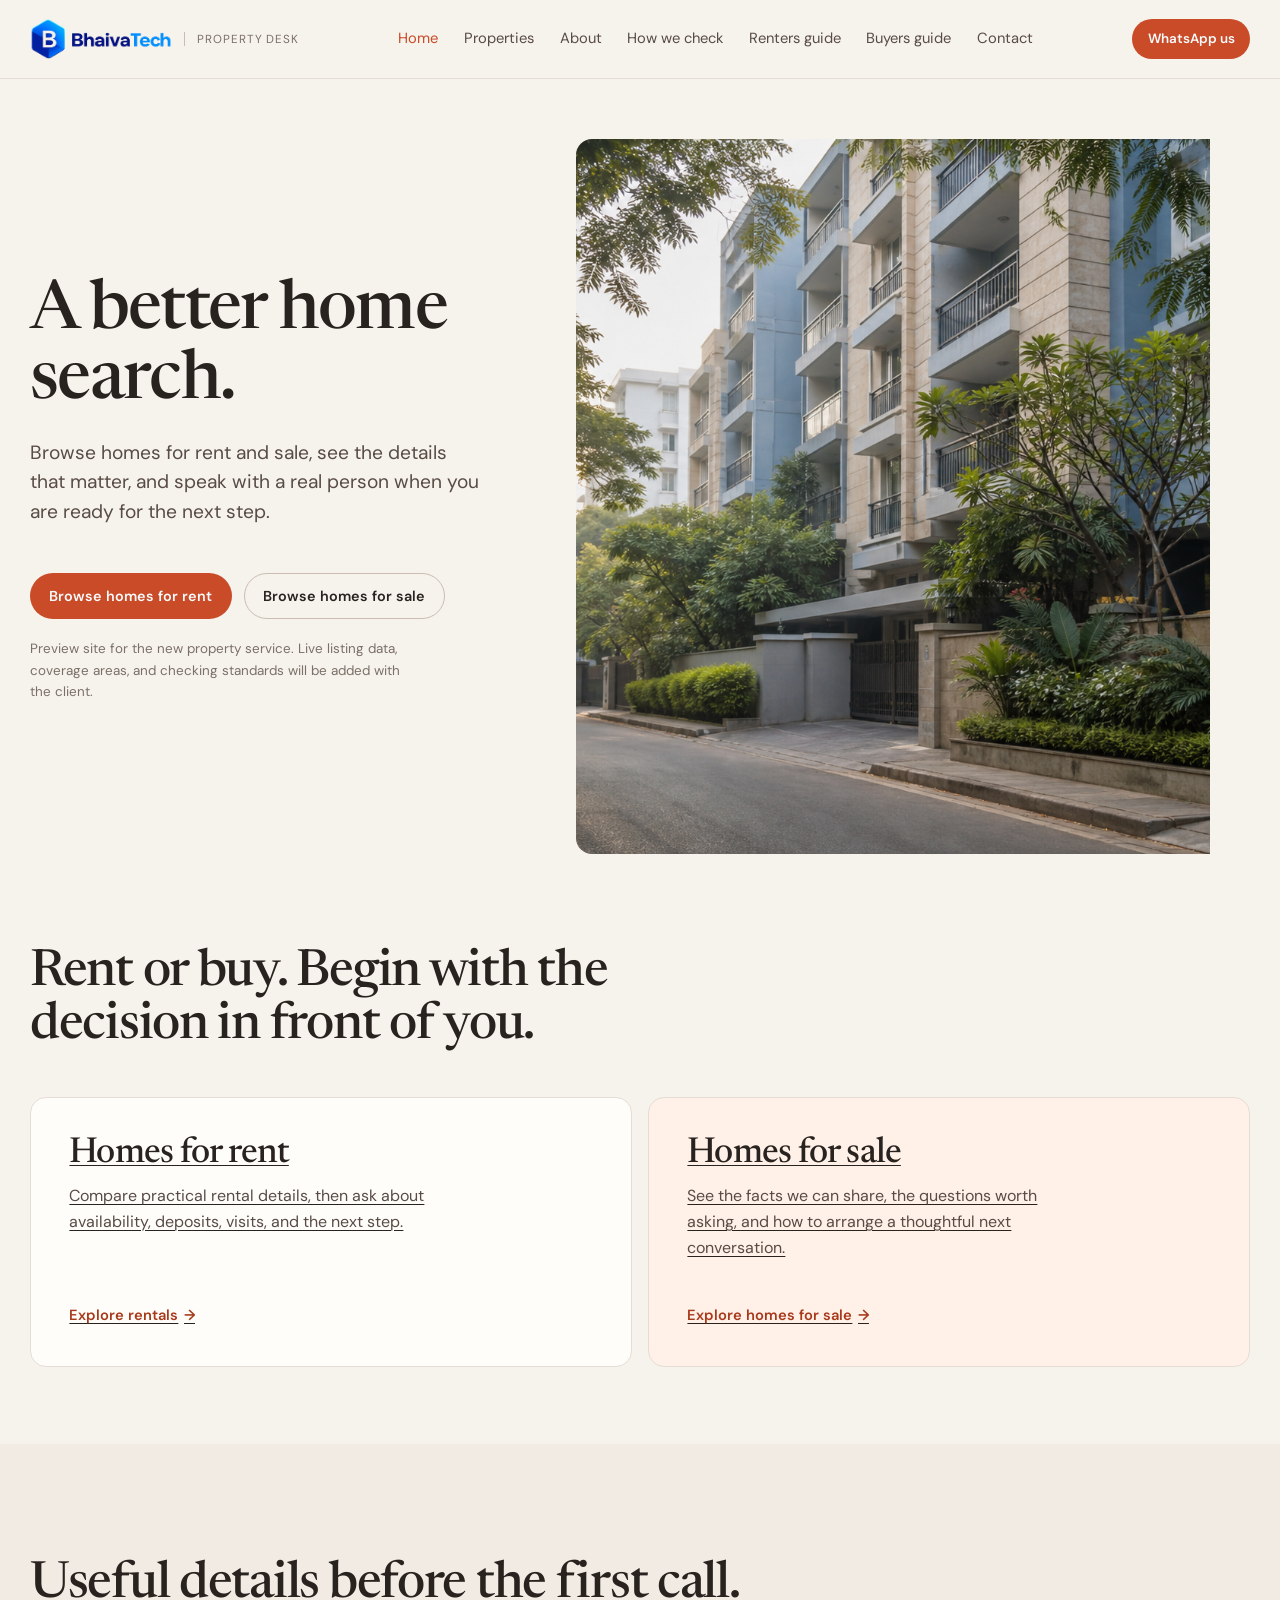
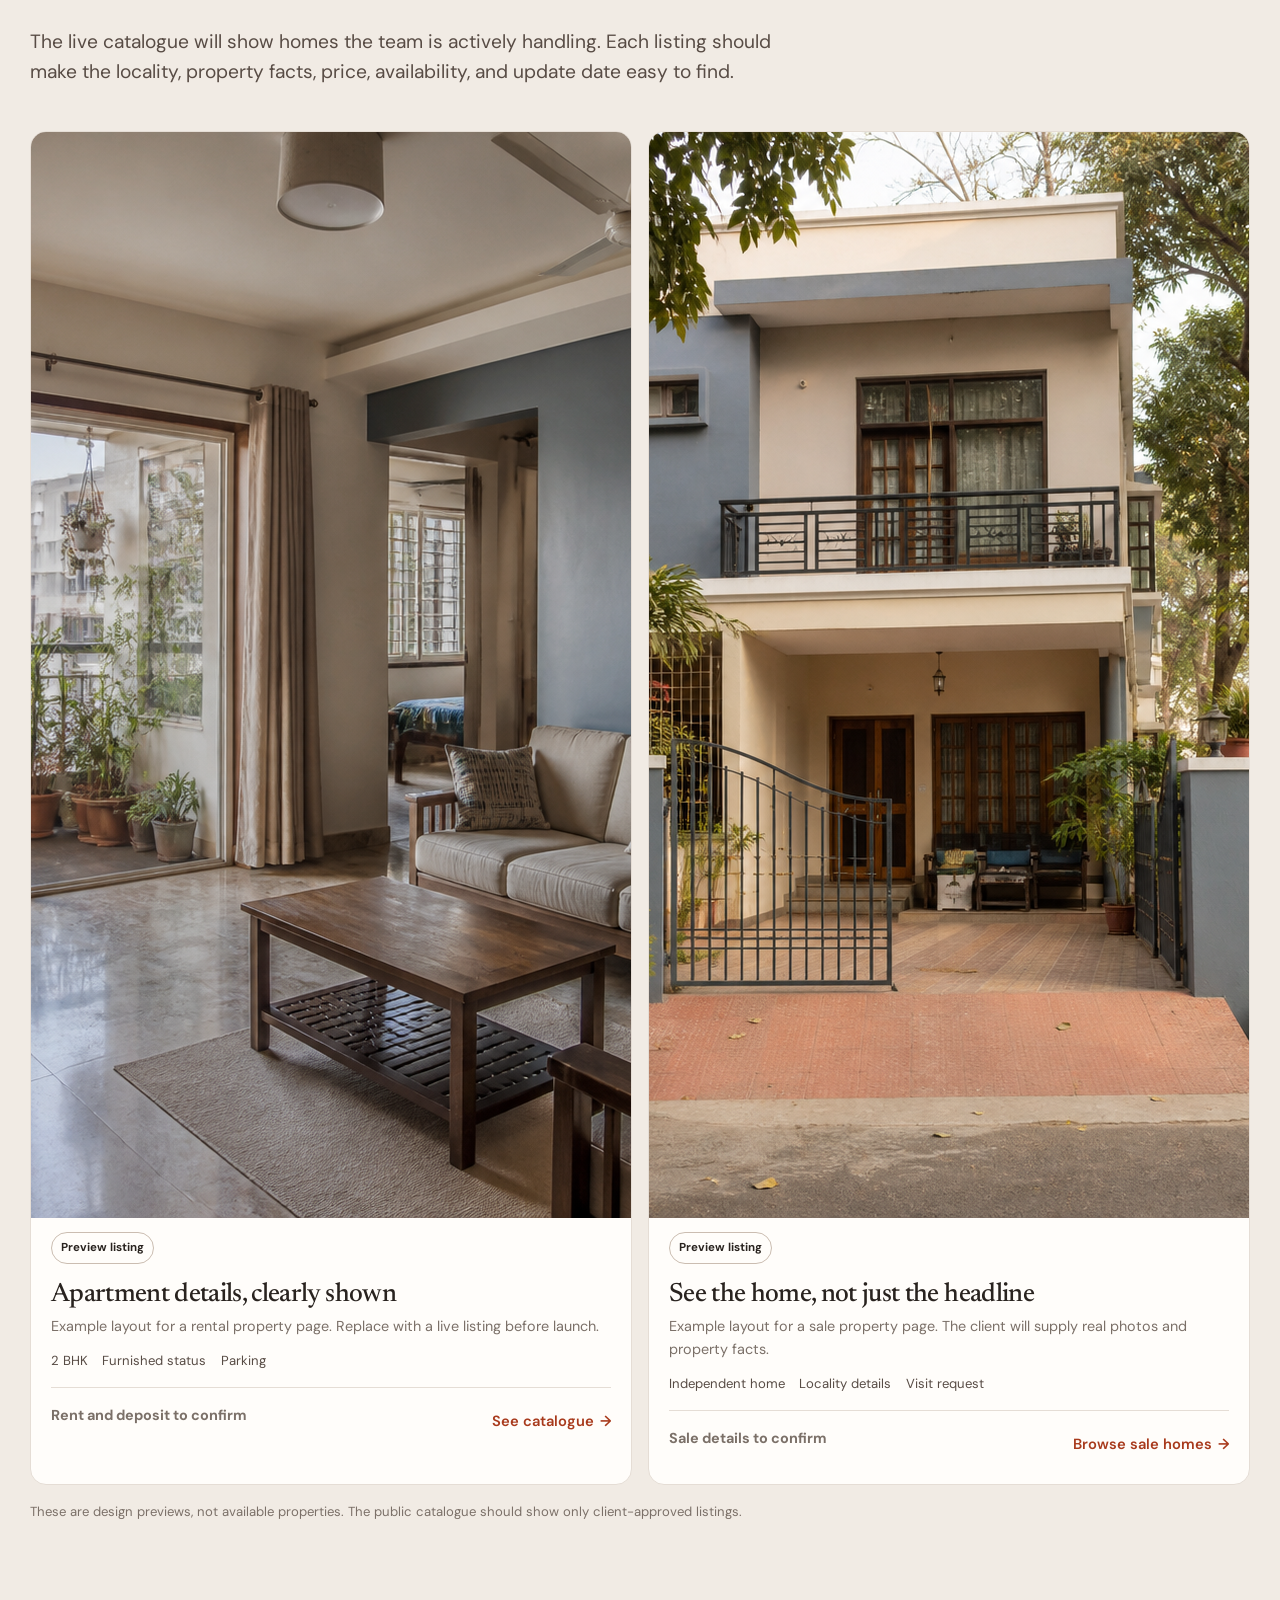
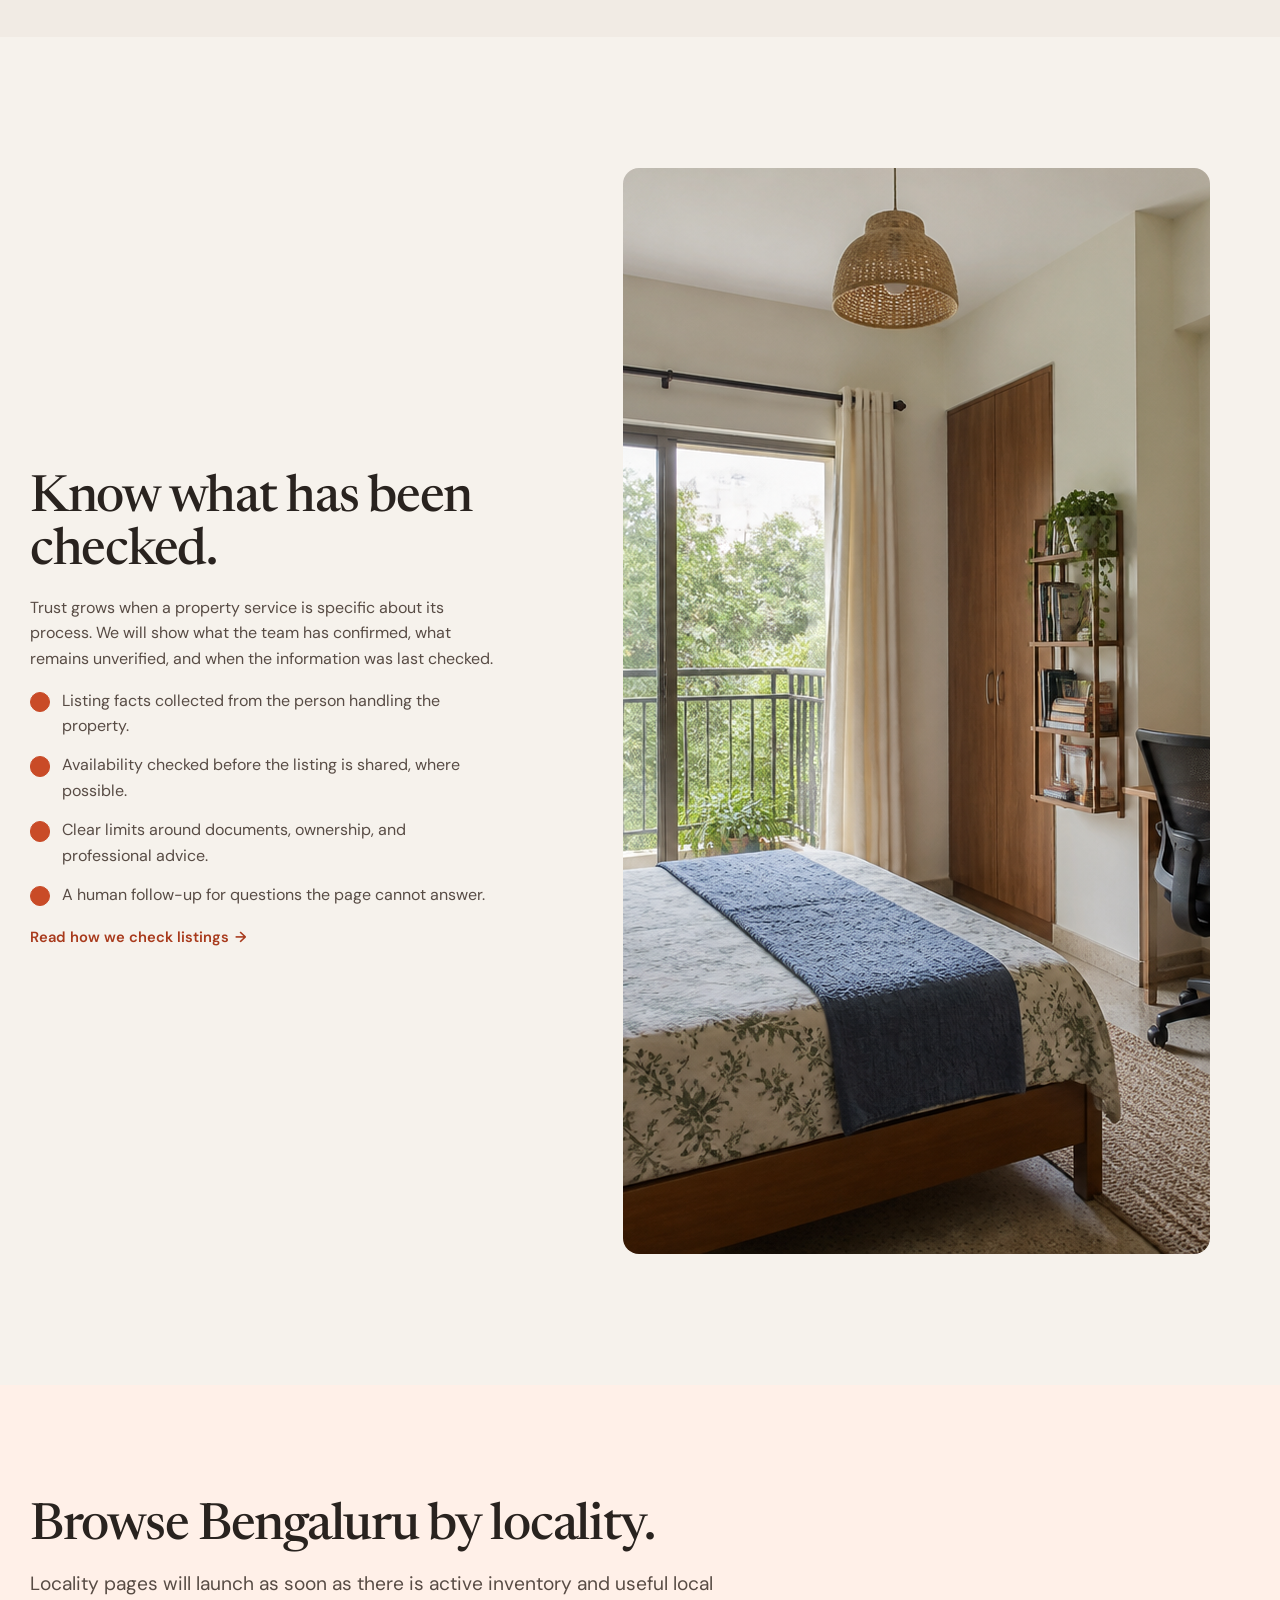
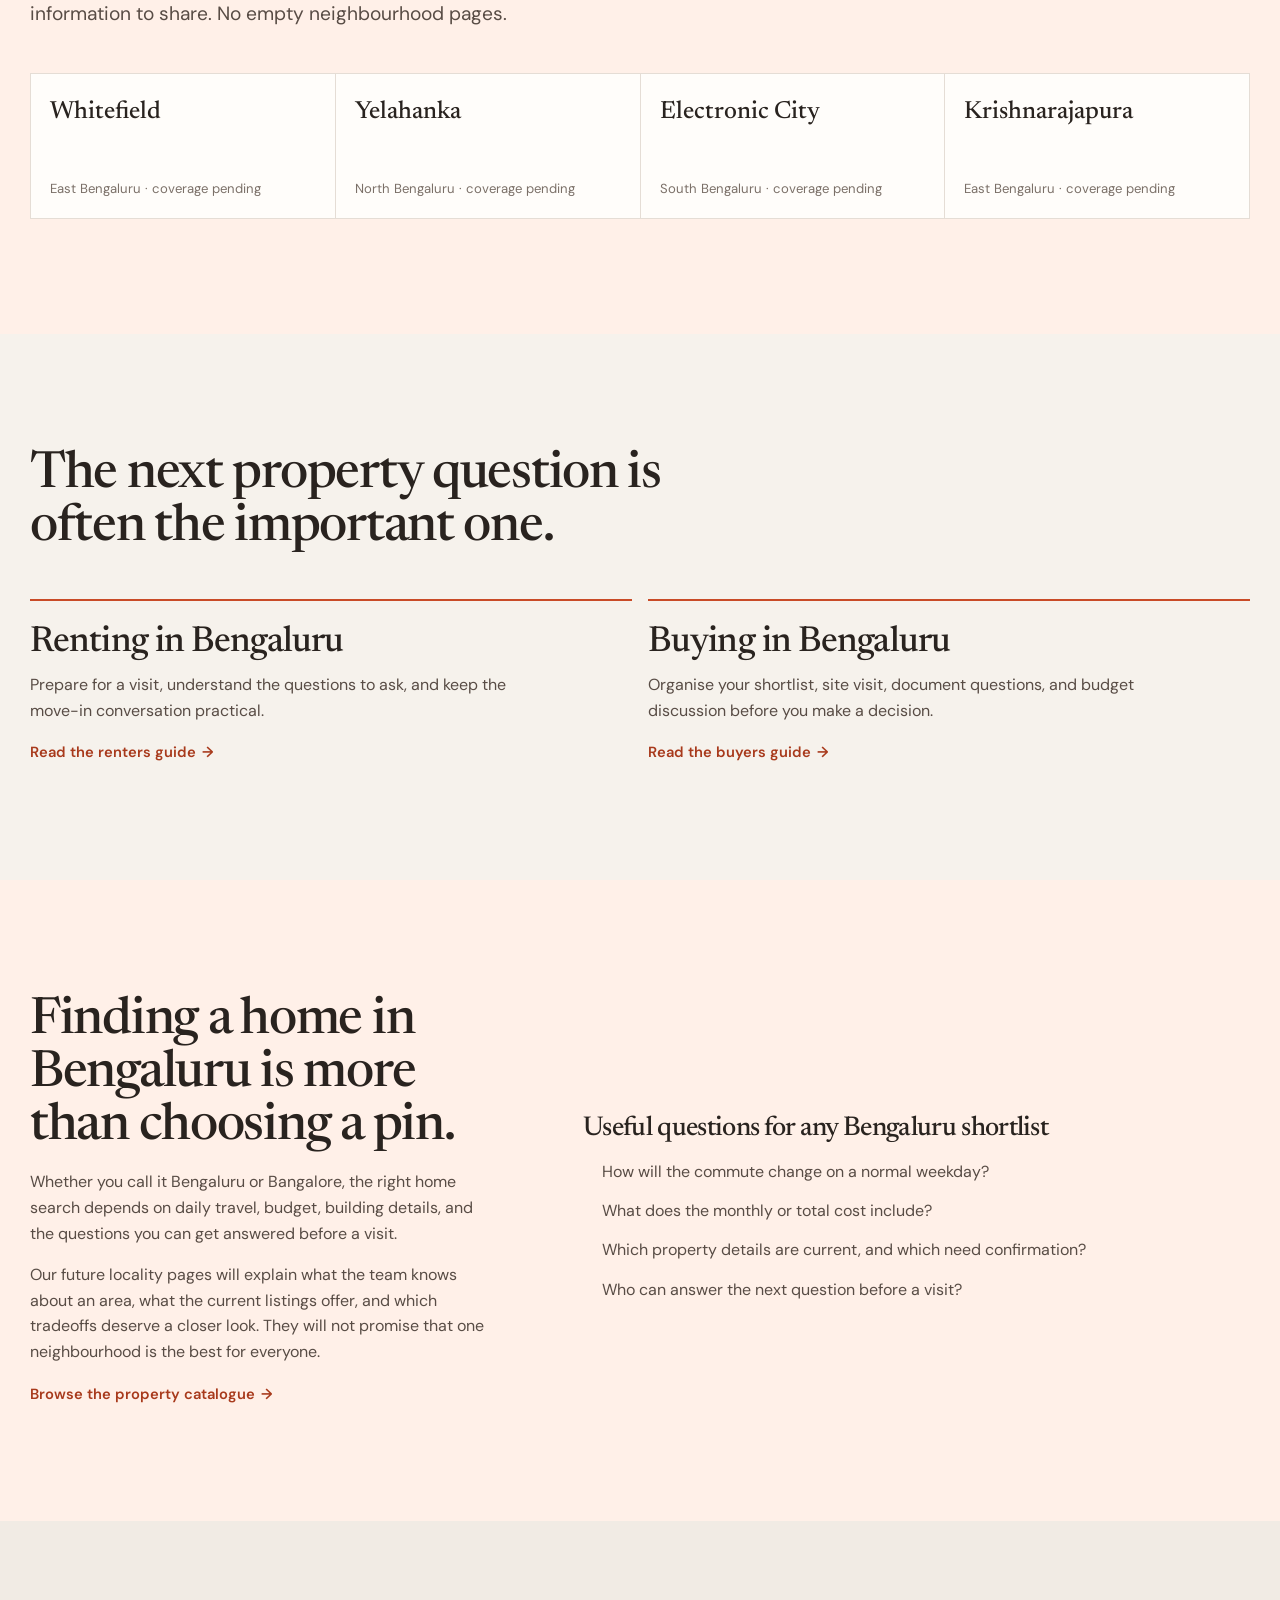
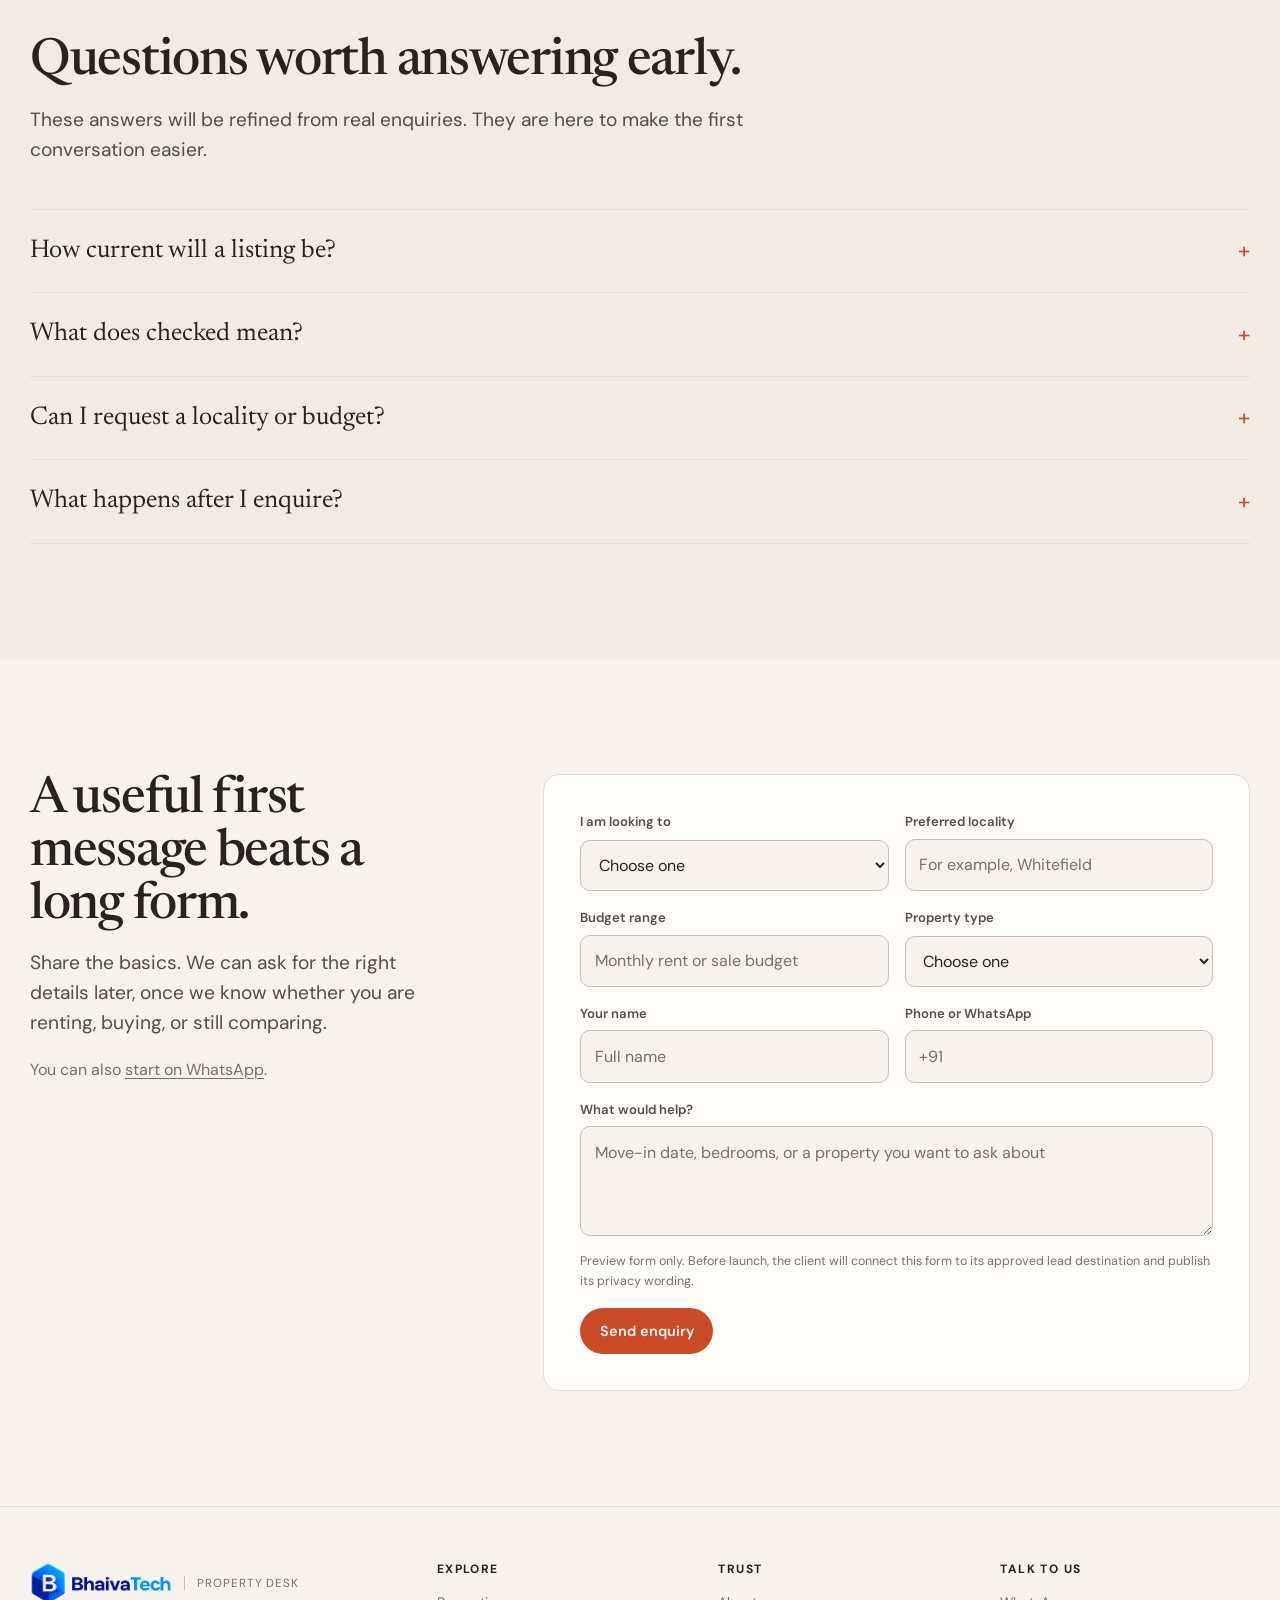
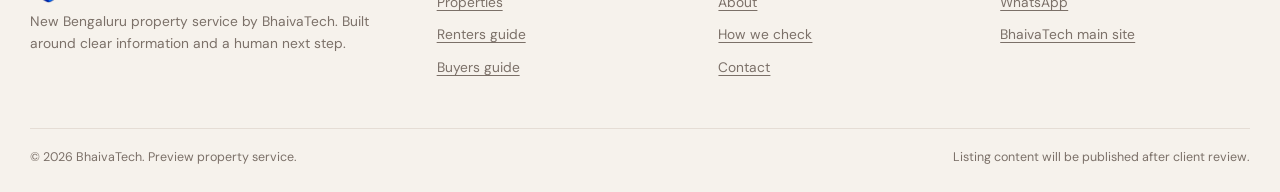
==== index.html @ dc2337f1 "first commit" ====
<!doctype html>
<html lang="en">
<head>
  <meta charset="utf-8">
  <meta name="viewport" content="width=device-width, initial-scale=1">
  <meta name="description" content="Explore clearer homes for rent and sale in Bengaluru, also known as Bangalore, with practical property details and a human enquiry path from BhaivaTech.">
  <meta property="og:title" content="BhaivaTech Homes | Bengaluru homes with clearer information">
  <meta property="og:description" content="Browse homes for rent and sale in Bengaluru, then speak with a real person about the next step.">
  <meta property="og:type" content="website">
  <meta property="og:url" content="https://homes.bhaivatech.com/">
  <meta property="og:image" content="assets/bengaluru-street-hero.png">
  <title>Bengaluru homes for rent and sale | BhaivaTech</title>
  <!-- Replace the canonical host with the confirmed production URL before launch. -->
  <link rel="canonical" href="https://bhaivatech.com/">
  <link rel="icon" href="assets/bhaivatech-logo.png" type="image/png">
  <script type="application/ld+json">
  {
    "@context": "https://schema.org",
    "@type": "Organization",
    "name": "BhaivaTech",
    "url": "https://bhaivatech.com/",
    "logo": "https://bhaivatech.com/images/logo/bhaivatech-logo.png",
    "sameAs": ["https://www.instagram.com/bhaivatech/"]
  }
  </script>
  <!-- FALLBACK: vendor/pretext.js missing, using CDN. The page keeps natural CSS flow if the CDN is unavailable. -->
  <script type="module">
    import { prepare, layout } from 'https://esm.sh/@chenglou/pretext';
    window.Pretext = { prepare, layout };
    window.dispatchEvent(new Event('pretext-ready'));
  </script>
  <link rel="stylesheet" href="styles.css">
  <script src="script.js" defer></script>
</head>
<body>
  <a class="skip-link" href="#main-content">Skip to main content</a>
  <header class="site-header">
    <div class="site-header__inner">
      <a class="brand-lockup" href="index.html" aria-label="BhaivaTech Homes home">
        <img src="assets/bhaivatech-logo.png" alt="BhaivaTech">
        <span class="brand-lockup__descriptor">Property desk</span>
      </a>
      <nav class="primary-nav" id="primary-navigation" data-primary-nav aria-label="Primary navigation">
        <a href="index.html" aria-current="page">Home</a>
        <a href="properties/index.html">Properties</a>
        <a href="about.html">About</a>
        <a href="how-we-verify.html">How we check</a>
        <a href="renters-guide.html">Renters guide</a>
        <a href="buyers-guide.html">Buyers guide</a>
        <a href="contact.html">Contact</a>
      </nav>
      <div class="header-actions">
        <a class="button button--primary button--small" href="https://wa.me/918277807904?text=Hello%20BhaivaTech%20Homes%2C%20I%20want%20help%20finding%20a%20home%20in%20Bengaluru." target="_blank" rel="noopener">WhatsApp us</a>
        <button class="menu-toggle" type="button" data-menu-toggle aria-expanded="false" aria-controls="primary-navigation" aria-label="Open menu">Menu</button>
      </div>
    </div>
  </header>

  <main id="main-content">
    <section class="container hero" aria-labelledby="hero-title">
      <div class="hero__copy">
        <p class="eyebrow">Bengaluru property desk</p>
        <h1 id="hero-title" data-pretext contenteditable="true" spellcheck="false">A better home search.</h1>
        <p class="lede" data-pretext contenteditable="true" spellcheck="false">Browse homes for rent and sale, see the details that matter, and speak with a real person when you are ready for the next step.</p>
        <div class="hero__actions">
          <a class="button button--primary" href="properties/index.html?intent=rent">Browse homes for rent</a>
          <a class="button button--outline" href="properties/index.html?intent=buy">Browse homes for sale</a>
        </div>
        <p class="hero__note">Preview site for the new property service. Live listing data, coverage areas, and checking standards will be added with the client.</p>
      </div>
      <figure class="hero__media">
        <img src="assets/bengaluru-street-hero.png" alt="Leafy residential street beside apartment buildings in Bengaluru" width="1672" height="941" fetchpriority="high">
        <figcaption class="hero__caption">A home search should tell you what is known, what is current, and what to ask next.</figcaption>
      </figure>
    </section>

    <section class="section section--tight" aria-labelledby="intent-title">
      <div class="container">
        <div class="section-intro">
          <p class="eyebrow">Start with your need</p>
          <h2 id="intent-title">Rent or buy. Begin with the decision in front of you.</h2>
        </div>
        <div class="intent-grid">
          <a class="intent-panel" href="properties/index.html?intent=rent">
            <span class="intent-panel__mark" aria-hidden="true">⌂</span>
            <div>
              <h3>Homes for rent</h3>
              <p>Compare practical rental details, then ask about availability, deposits, visits, and the next step.</p>
            </div>
            <span class="text-link">Explore rentals <span aria-hidden="true">→</span></span>
          </a>
          <a class="intent-panel intent-panel--buy" href="properties/index.html?intent=buy">
            <span class="intent-panel__mark" aria-hidden="true">▦</span>
            <div>
              <h3>Homes for sale</h3>
              <p>See the facts we can share, the questions worth asking, and how to arrange a thoughtful next conversation.</p>
            </div>
            <span class="text-link">Explore homes for sale <span aria-hidden="true">→</span></span>
          </a>
        </div>
      </div>
    </section>

    <section class="section section--tint" aria-labelledby="preview-title">
      <div class="container">
        <div class="section-intro section-intro--wide">
          <p class="eyebrow">Property catalogue preview</p>
          <h2 id="preview-title">Useful details before the first call.</h2>
          <p class="lede" data-pretext contenteditable="true" spellcheck="false">The live catalogue will show homes the team is actively handling. Each listing should make the locality, property facts, price, availability, and update date easy to find.</p>
        </div>
        <div class="property-preview-grid">
          <article class="property-card">
            <div class="property-card__image-wrap">
              <img class="property-card__image" src="assets/bengaluru-living-room.png" alt="Example apartment living room with a balcony in Bengaluru" width="1448" height="1086" loading="lazy">
              <span class="property-card__flag">Preview listing</span>
            </div>
            <div class="property-card__body">
              <h3>Apartment details, clearly shown</h3>
              <p>Example layout for a rental property page. Replace with a live listing before launch.</p>
              <div class="property-meta"><span>2 BHK</span><span>Furnished status</span><span>Parking</span></div>
              <div class="property-card__footer"><p class="property-price">Rent and deposit to confirm</p><a class="text-link" href="properties/index.html?intent=rent">See catalogue <span aria-hidden="true">→</span></a></div>
            </div>
          </article>
          <article class="property-card">
            <div class="property-card__image-wrap">
              <img class="property-card__image" src="assets/bengaluru-house.png" alt="Example independent home on a leafy Bengaluru lane" width="1448" height="1086" loading="lazy">
              <span class="property-card__flag">Preview listing</span>
            </div>
            <div class="property-card__body">
              <h3>See the home, not just the headline</h3>
              <p>Example layout for a sale property page. The client will supply real photos and property facts.</p>
              <div class="property-meta"><span>Independent home</span><span>Locality details</span><span>Visit request</span></div>
              <div class="property-card__footer"><p class="property-price">Sale details to confirm</p><a class="text-link" href="properties/index.html?intent=buy">Browse sale homes <span aria-hidden="true">→</span></a></div>
            </div>
          </article>
        </div>
        <p class="demo-note">These are design previews, not available properties. The public catalogue should show only client-approved listings.</p>
      </div>
    </section>

    <section class="section" aria-labelledby="trust-title">
      <div class="container split-feature">
        <div class="feature-copy">
          <p class="eyebrow">A clearer way to enquire</p>
          <h2 id="trust-title">Know what has been checked.</h2>
          <p>Trust grows when a property service is specific about its process. We will show what the team has confirmed, what remains unverified, and when the information was last checked.</p>
          <ul class="feature-copy__list">
            <li>Listing facts collected from the person handling the property.</li>
            <li>Availability checked before the listing is shared, where possible.</li>
            <li>Clear limits around documents, ownership, and professional advice.</li>
            <li>A human follow-up for questions the page cannot answer.</li>
          </ul>
          <a class="text-link" href="how-we-verify.html">Read how we check listings <span aria-hidden="true">→</span></a>
        </div>
        <figure class="feature-media">
          <img src="assets/bengaluru-bedroom.png" alt="Example Bengaluru apartment bedroom with a work desk and balcony greenery" width="1448" height="1086" loading="lazy">
        </figure>
      </div>
    </section>

    <section class="section section--blue" aria-labelledby="locality-title">
      <div class="container">
        <div class="section-intro">
          <h2 id="locality-title">Browse Bengaluru by locality.</h2>
          <p class="lede">Locality pages will launch as soon as there is active inventory and useful local information to share. No empty neighbourhood pages.</p>
        </div>
        <div class="locality-list" aria-label="Planned Bengaluru locality coverage">
          <a class="locality-link" href="properties/index.html?locality=Whitefield"><strong>Whitefield</strong><span>East Bengaluru · coverage pending</span></a>
          <a class="locality-link" href="properties/index.html?locality=Yelahanka"><strong>Yelahanka</strong><span>North Bengaluru · coverage pending</span></a>
          <a class="locality-link" href="properties/index.html?locality=Electronic City"><strong>Electronic City</strong><span>South Bengaluru · coverage pending</span></a>
          <a class="locality-link" href="properties/index.html?locality=Krishnarajapura"><strong>Krishnarajapura</strong><span>East Bengaluru · coverage pending</span></a>
        </div>
      </div>
    </section>

    <section class="section" aria-labelledby="guides-title">
      <div class="container">
        <div class="section-intro">
          <p class="eyebrow">Helpful before you enquire</p>
          <h2 id="guides-title">The next property question is often the important one.</h2>
        </div>
        <div class="guide-grid">
          <article class="guide-panel">
            <h3>Renting in Bengaluru</h3>
            <p>Prepare for a visit, understand the questions to ask, and keep the move-in conversation practical.</p>
            <a class="text-link" href="renters-guide.html">Read the renters guide <span aria-hidden="true">→</span></a>
          </article>
          <article class="guide-panel">
            <h3>Buying in Bengaluru</h3>
            <p>Organise your shortlist, site visit, document questions, and budget discussion before you make a decision.</p>
            <a class="text-link" href="buyers-guide.html">Read the buyers guide <span aria-hidden="true">→</span></a>
          </article>
        </div>
      </div>
    </section>

    <section class="section section--blue" aria-labelledby="bengaluru-title">
      <div class="container split-feature">
        <div class="feature-copy">
          <p class="eyebrow">A useful local starting point</p>
          <h2 id="bengaluru-title">Finding a home in Bengaluru is more than choosing a pin.</h2>
          <p data-pretext contenteditable="true" spellcheck="false">Whether you call it Bengaluru or Bangalore, the right home search depends on daily travel, budget, building details, and the questions you can get answered before a visit.</p>
          <p>Our future locality pages will explain what the team knows about an area, what the current listings offer, and which tradeoffs deserve a closer look. They will not promise that one neighbourhood is the best for everyone.</p>
          <a class="text-link" href="properties/index.html">Browse the property catalogue <span aria-hidden="true">→</span></a>
        </div>
        <div class="article-shell">
          <h3>Useful questions for any Bengaluru shortlist</h3>
          <ul class="guide-list">
            <li>How will the commute change on a normal weekday?</li>
            <li>What does the monthly or total cost include?</li>
            <li>Which property details are current, and which need confirmation?</li>
            <li>Who can answer the next question before a visit?</li>
          </ul>
        </div>
      </div>
    </section>

    <section class="section section--tint" aria-labelledby="faq-title">
      <div class="container">
        <div class="section-intro">
          <h2 id="faq-title">Questions worth answering early.</h2>
          <p class="lede">These answers will be refined from real enquiries. They are here to make the first conversation easier.</p>
        </div>
        <div class="faq-list">
          <div class="faq-item">
            <button class="faq-question" type="button" data-faq-question aria-expanded="false" aria-controls="faq-one"><span>How current will a listing be?</span><span data-faq-marker aria-hidden="true">+</span></button>
            <div class="faq-answer" id="faq-one" hidden><p>Each live listing should show when its key details were last checked. If availability is uncertain, the page should say so instead of implying that a visit is guaranteed.</p></div>
          </div>
          <div class="faq-item">
            <button class="faq-question" type="button" data-faq-question aria-expanded="false" aria-controls="faq-two"><span>What does checked mean?</span><span data-faq-marker aria-hidden="true">+</span></button>
            <div class="faq-answer" id="faq-two" hidden><p>It will mean only the checks the team actually performs. The final page will separate information supplied by an owner or seller from documents or professional checks that require qualified review.</p></div>
          </div>
          <div class="faq-item">
            <button class="faq-question" type="button" data-faq-question aria-expanded="false" aria-controls="faq-three"><span>Can I request a locality or budget?</span><span data-faq-marker aria-hidden="true">+</span></button>
            <div class="faq-answer" id="faq-three" hidden><p>Yes. Share the locality, intent, property type, budget, and timeline through the short form or WhatsApp. The team can then tell you what is actually available.</p></div>
          </div>
          <div class="faq-item">
            <button class="faq-question" type="button" data-faq-question aria-expanded="false" aria-controls="faq-four"><span>What happens after I enquire?</span><span data-faq-marker aria-hidden="true">+</span></button>
            <div class="faq-answer" id="faq-four" hidden><p>Your details should reach a named person or agreed inbox, with the property context attached. The response expectation will be published after the client confirms its operating process.</p></div>
          </div>
        </div>
      </div>
    </section>

    <section class="section" id="enquire" aria-labelledby="enquiry-title">
      <div class="container lead-section">
        <div>
          <p class="eyebrow">Tell us what you need</p>
          <h2 id="enquiry-title">A useful first message beats a long form.</h2>
          <p class="lede">Share the basics. We can ask for the right details later, once we know whether you are renting, buying, or still comparing.</p>
          <p class="muted">You can also <a href="https://wa.me/918277807904?text=Hello%20BhaivaTech%20Homes%2C%20I%20want%20help%20with%20a%20Bengaluru%20property." target="_blank" rel="noopener">start on WhatsApp</a>.</p>
        </div>
        <div class="lead-panel">
          <form data-lead-form>
            <div class="form-grid">
              <div class="form-field">
                <label for="intent">I am looking to</label>
                <select id="intent" name="intent" required><option value="">Choose one</option><option>Rent</option><option>Buy</option></select>
              </div>
              <div class="form-field">
                <label for="locality">Preferred locality</label>
                <input id="locality" name="locality" type="text" placeholder="For example, Whitefield" required>
              </div>
              <div class="form-field">
                <label for="budget">Budget range</label>
                <input id="budget" name="budget" type="text" placeholder="Monthly rent or sale budget" required>
              </div>
              <div class="form-field">
                <label for="property-type">Property type</label>
                <select id="property-type" name="property-type" required><option value="">Choose one</option><option>Apartment</option><option>Independent home</option><option>Villa</option><option>Plot or land</option><option>Not sure yet</option></select>
              </div>
              <div class="form-field">
                <label for="name">Your name</label>
                <input id="name" name="name" type="text" autocomplete="name" placeholder="Full name" required>
              </div>
              <div class="form-field">
                <label for="phone">Phone or WhatsApp</label>
                <input id="phone" name="phone" type="tel" autocomplete="tel" placeholder="+91" required>
              </div>
              <div class="form-field form-field--wide">
                <label for="note">What would help?</label>
                <textarea id="note" name="note" placeholder="Move-in date, bedrooms, or a property you want to ask about"></textarea>
              </div>
            </div>
            <p class="form-consent">Preview form only. Before launch, the client will connect this form to its approved lead destination and publish its privacy wording.</p>
            <button class="button button--primary" type="submit">Send enquiry</button>
            <p class="form-status" data-form-status role="status" aria-live="polite" hidden></p>
          </form>
        </div>
      </div>
    </section>
  </main>

  <footer class="site-footer">
    <div class="site-footer__inner">
      <div class="site-footer__grid">
        <div>
          <a class="brand-lockup" href="index.html" aria-label="BhaivaTech Homes home"><img src="assets/bhaivatech-logo.png" alt="BhaivaTech"><span class="brand-lockup__descriptor">Property desk</span></a>
          <p>New Bengaluru property service by BhaivaTech. Built around clear information and a human next step.</p>
        </div>
        <div><h2>Explore</h2><ul><li><a href="properties/index.html">Properties</a></li><li><a href="renters-guide.html">Renters guide</a></li><li><a href="buyers-guide.html">Buyers guide</a></li></ul></div>
        <div><h2>Trust</h2><ul><li><a href="about.html">About</a></li><li><a href="how-we-verify.html">How we check</a></li><li><a href="contact.html">Contact</a></li></ul></div>
        <div><h2>Talk to us</h2><ul><li><a href="https://wa.me/918277807904" target="_blank" rel="noopener">WhatsApp</a></li><li><a href="https://bhaivatech.com/" target="_blank" rel="noopener">BhaivaTech main site</a></li></ul></div>
      </div>
      <div class="site-footer__bottom"><span>© 2026 BhaivaTech. Preview property service.</span><span>Listing content will be published after client review.</span></div>
    </div>
  </footer>
</body>
</html>
---- styles.css ----
@import url('https://fonts.googleapis.com/css2?family=DM+Sans:wght@400;500;600;700&family=Newsreader:opsz,wght@6..72,400;6..72,500;6..72,600&display=swap');

:root {
  color-scheme: light;
  --page: #f6f2ec;
  --surface: #fffdfa;
  --surface-strong: #f1ebe4;
  --surface-blue: #fff0e8;
  --ink: #29231f;
  --ink-soft: #584c45;
  --muted: #7b7068;
  --line: #e5ddd5;
  --line-strong: #cbbdb1;
  --brand: #c94b27;
  --brand-deep: #a83a1c;
  --brand-pale: #fae3d9;
  --success: #23664f;
  --warning: #8a5a18;
  --radius: 16px;
  --radius-small: 10px;
  --max: 1220px;
  --shadow: 0 16px 38px rgba(25, 35, 45, 0.09);
  --font-sans: 'DM Sans', system-ui, sans-serif;
  --font-display: 'Newsreader', Georgia, serif;
}

* { box-sizing: border-box; }

html {
  scroll-behavior: smooth;
  background: var(--page);
}

body {
  margin: 0;
  min-width: 320px;
  background: var(--page);
  color: var(--ink);
  font-family: var(--font-sans);
  font-size: 16px;
  line-height: 1.6;
  text-rendering: optimizeLegibility;
}

body::selection { background: var(--brand-pale); }

img { display: block; max-width: 100%; }

a {
  color: inherit;
  text-decoration-thickness: 1px;
  text-underline-offset: 3px;
}

button,
input,
select,
textarea { font: inherit; }

button { cursor: pointer; }

:focus-visible {
  outline: 3px solid var(--brand);
  outline-offset: 4px;
}

.skip-link {
  position: absolute;
  left: 1rem;
  top: -5rem;
  z-index: 20;
  padding: 0.75rem 1rem;
  border-radius: var(--radius-small);
  background: var(--ink);
  color: var(--page);
}

.skip-link:focus { top: 1rem; }

.site-header {
  position: sticky;
  top: 0;
  z-index: 10;
  border-bottom: 1px solid var(--line);
  background: color-mix(in srgb, var(--page) 94%, transparent);
  backdrop-filter: blur(16px);
}

.site-header__inner,
.site-footer__inner,
.container {
  width: min(calc(100% - 2.5rem), var(--max));
  margin-inline: auto;
}

.site-header__inner {
  display: flex;
  min-height: 78px;
  align-items: center;
  justify-content: space-between;
  gap: 2rem;
}

.brand-lockup {
  display: inline-flex;
  min-width: 166px;
  align-items: center;
  gap: 0.75rem;
  text-decoration: none;
}

.brand-lockup img {
  width: 142px;
  height: auto;
}

.brand-lockup__descriptor {
  padding-left: 0.75rem;
  border-left: 1px solid var(--line-strong);
  color: var(--muted);
  font-size: 0.73rem;
  line-height: 1.2;
  letter-spacing: 0.08em;
  text-transform: uppercase;
}

.primary-nav {
  display: flex;
  align-items: center;
  gap: clamp(1rem, 2vw, 2rem);
}

.primary-nav a {
  color: var(--ink-soft);
  font-size: 0.92rem;
  text-decoration: none;
}

.primary-nav a:hover,
.primary-nav a[aria-current='page'] { color: var(--brand); }

.header-actions {
  display: flex;
  align-items: center;
  gap: 0.75rem;
}

.menu-toggle {
  display: none;
  min-width: 44px;
  min-height: 44px;
  border: 1px solid var(--line);
  border-radius: var(--radius-small);
  background: var(--surface);
  color: var(--ink);
}

.button {
  display: inline-flex;
  min-height: 46px;
  align-items: center;
  justify-content: center;
  gap: 0.5rem;
  border: 1px solid transparent;
  border-radius: 999px;
  padding: 0.72rem 1.15rem;
  font-size: 0.9rem;
  font-weight: 600;
  line-height: 1;
  text-decoration: none;
  transition: transform 180ms ease, background-color 180ms ease, border-color 180ms ease;
}

.button:hover { transform: translateY(-2px); }

.button--primary {
  background: var(--brand);
  color: #f8fbfd;
}

.button--primary:hover { background: var(--brand-deep); }

.button--outline {
  border-color: var(--line-strong);
  background: transparent;
  color: var(--ink);
}

.button--outline:hover { border-color: var(--brand); color: var(--brand); }

.button--small { min-height: 40px; padding: 0.6rem 0.9rem; font-size: 0.84rem; }
.button--small { white-space: nowrap; }

.text-link {
  display: inline-flex;
  align-items: center;
  gap: 0.35rem;
  color: var(--brand-deep);
  font-size: 0.92rem;
  font-weight: 600;
  text-decoration: none;
}

.text-link:hover { color: var(--brand); }

.eyebrow {
  display: none;
}

h1,
h2,
h3,
p { margin-top: 0; }

h1,
h2,
h3 {
  color: var(--ink);
  font-family: var(--font-display);
  font-weight: 500;
  letter-spacing: -0.025em;
  line-height: 1.03;
}

h1 { max-width: 11ch; margin-bottom: 1.25rem; font-size: clamp(3.25rem, 7vw, 6rem); }
#hero-title {
  max-width: 24ch;
  font-size: clamp(3rem, 5.3vw, 5.4rem);
}
h2 { margin-bottom: 1rem; font-size: clamp(2.35rem, 4vw, 4.4rem); }
h3 { margin-bottom: 0.65rem; font-size: clamp(1.6rem, 2.8vw, 2.35rem); }

.lede {
  max-width: 58ch;
  color: var(--ink-soft);
  font-size: clamp(1.05rem, 1.5vw, 1.25rem);
  line-height: 1.55;
}

.muted { color: var(--muted); }

.hero {
  display: grid;
  min-height: 650px;
  grid-template-columns: minmax(0, 0.83fr) minmax(0, 1.17fr);
  align-items: stretch;
  gap: 0;
  padding: 2.75rem 0 0;
}

.hero__copy {
  display: flex;
  flex-direction: column;
  justify-content: center;
  padding: clamp(2rem, 5vw, 5.5rem) clamp(1.5rem, 4vw, 4.5rem) clamp(3rem, 6vw, 6rem) 0;
}

.hero__actions {
  display: flex;
  flex-wrap: wrap;
  gap: 0.75rem;
  margin-top: 1.7rem;
}

.hero__note {
  max-width: 42ch;
  margin: 1.2rem 0 0;
  color: var(--muted);
  font-size: 0.84rem;
}

.hero__media {
  position: relative;
  min-height: 620px;
  overflow: hidden;
  border-radius: var(--radius) 0 0 var(--radius);
  background: var(--surface-strong);
}

.hero__media img {
  width: 100%;
  height: 100%;
  min-height: 620px;
  object-fit: cover;
}

.hero__caption {
  position: static;
  max-width: 24ch;
  margin: 0;
  padding: 0.8rem 1rem;
  border: 0;
  color: var(--muted);
  font-size: 0.78rem;
  line-height: 1.4;
}

.section { padding: clamp(4.5rem, 9vw, 8.5rem) 0; }
.section--tight { padding: clamp(3rem, 6vw, 5rem) 0; }
.section--tint { background: var(--surface-strong); }
.section--blue { background: var(--surface-blue); }

.section-intro {
  max-width: 720px;
  margin-bottom: 2.75rem;
}

.section-intro p:last-child { margin-bottom: 0; }

.section-intro--wide { max-width: 900px; }

.intent-grid {
  display: grid;
  grid-template-columns: repeat(2, minmax(0, 1fr));
  gap: 1rem;
}

.intent-panel {
  display: flex;
  min-height: 270px;
  flex-direction: column;
  justify-content: space-between;
  border: 1px solid var(--line);
  border-radius: var(--radius);
  padding: clamp(1.5rem, 3vw, 2.5rem);
  background: var(--surface);
  transition: transform 180ms ease, border-color 180ms ease;
}

.intent-panel:hover { transform: translateY(-3px); border-color: var(--brand); }

.intent-panel--buy { background: var(--surface-blue); }

.intent-panel__mark {
  display: none;
}

.intent-panel p { max-width: 34ch; color: var(--ink-soft); }

.split-feature {
  display: grid;
  grid-template-columns: minmax(0, 0.82fr) minmax(0, 1.18fr);
  align-items: center;
  gap: clamp(2rem, 7vw, 7rem);
}

.split-feature--reverse { grid-template-columns: minmax(0, 1.18fr) minmax(0, 0.82fr); }

.feature-media {
  overflow: hidden;
  border-radius: var(--radius);
  background: var(--surface-strong);
}

.feature-media img { width: 100%; aspect-ratio: 4 / 3; object-fit: cover; }

.feature-copy p { max-width: 54ch; color: var(--ink-soft); }

.feature-copy__list,
.check-list,
.guide-list {
  display: grid;
  gap: 0.85rem;
  padding: 0;
  list-style: none;
}

.feature-copy__list li,
.check-list li {
  display: flex;
  gap: 0.75rem;
  color: var(--ink-soft);
}

.feature-copy__list li::before,
.check-list li::before {
  flex: 0 0 auto;
  width: 1.15rem;
  height: 1.15rem;
  margin-top: 0.25rem;
  border: 1px solid var(--brand);
  border-radius: 50%;
  background: var(--brand);
  content: '';
}

.property-preview-grid {
  display: grid;
  grid-template-columns: repeat(2, minmax(0, 1fr));
  gap: 1rem;
}

.property-card {
  overflow: hidden;
  border: 1px solid var(--line);
  border-radius: var(--radius);
  background: var(--surface);
}

.property-card__image-wrap { position: relative; }
.property-card__image { width: 100%; aspect-ratio: 16 / 10; object-fit: cover; }

.property-card__flag {
  display: inline-block;
  margin: 0.9rem 1.25rem 0;
  border: 1px solid var(--line-strong);
  padding: 0.35rem 0.55rem;
  border-radius: 999px;
  color: var(--ink);
  font-size: 0.72rem;
  font-weight: 700;
}

.property-card__body { padding: 1.15rem 1.25rem 1.35rem; }

.property-card__body h3 { margin-bottom: 0.35rem; font-size: 1.65rem; }
.property-card__body p { margin-bottom: 0.75rem; color: var(--muted); font-size: 0.9rem; }

.property-meta {
  display: flex;
  flex-wrap: wrap;
  gap: 0.45rem 0.9rem;
  margin: 0 0 1rem;
  color: var(--ink-soft);
  font-size: 0.82rem;
}

.property-meta span { white-space: nowrap; }

.property-card__footer {
  display: flex;
  align-items: center;
  justify-content: space-between;
  gap: 1rem;
  border-top: 1px solid var(--line);
  padding-top: 1rem;
}

.property-price { margin: 0; color: var(--ink); font-weight: 700; }
.property-status { margin: 0; color: var(--success); font-size: 0.78rem; font-weight: 600; }

.demo-note {
  margin: 1rem 0 0;
  color: var(--muted);
  font-size: 0.82rem;
}

.locality-list {
  display: grid;
  grid-template-columns: repeat(4, minmax(0, 1fr));
  border-top: 1px solid var(--line);
  border-left: 1px solid var(--line);
}

.locality-link {
  display: flex;
  min-height: 145px;
  flex-direction: column;
  justify-content: space-between;
  border-right: 1px solid var(--line);
  border-bottom: 1px solid var(--line);
  padding: 1.2rem;
  background: var(--surface);
  text-decoration: none;
}

.locality-link:hover { background: var(--surface-blue); }
.locality-link strong { font-family: var(--font-display); font-size: 1.55rem; font-weight: 500; }
.locality-link span { color: var(--muted); font-size: 0.82rem; }

.guide-grid {
  display: grid;
  grid-template-columns: repeat(2, minmax(0, 1fr));
  gap: 1rem;
}

.guide-panel {
  border-top: 2px solid var(--brand);
  padding: 1.5rem 0 0;
}

.guide-panel p { max-width: 48ch; color: var(--ink-soft); }

.faq-list { border-top: 1px solid var(--line); }

.faq-item { border-bottom: 1px solid var(--line); }

.faq-question {
  display: flex;
  width: 100%;
  align-items: center;
  justify-content: space-between;
  gap: 1rem;
  border: 0;
  padding: 1.3rem 0;
  background: transparent;
  color: var(--ink);
  font-family: var(--font-display);
  font-size: clamp(1.2rem, 2vw, 1.6rem);
  text-align: left;
}

.faq-question span:last-child { color: var(--brand); font-family: var(--font-sans); font-size: 1.4rem; }

.faq-answer {
  max-width: 66ch;
  padding: 0 2rem 1.3rem 0;
  color: var(--ink-soft);
}

.faq-answer[hidden] { display: none; }

.lead-section {
  display: grid;
  grid-template-columns: minmax(0, 0.75fr) minmax(0, 1.25fr);
  gap: clamp(2rem, 7vw, 7rem);
  align-items: start;
}

.lead-panel {
  border: 1px solid var(--line);
  border-radius: var(--radius);
  padding: clamp(1.25rem, 3vw, 2.25rem);
  background: var(--surface);
}

.form-grid {
  display: grid;
  grid-template-columns: repeat(2, minmax(0, 1fr));
  gap: 1rem;
}

.form-field { display: grid; gap: 0.4rem; }
.form-field--wide { grid-column: 1 / -1; }

.form-field label {
  color: var(--ink-soft);
  font-size: 0.82rem;
  font-weight: 600;
}

.form-field input,
.form-field select,
.form-field textarea {
  width: 100%;
  border: 1px solid var(--line-strong);
  border-radius: var(--radius-small);
  padding: 0.78rem 0.85rem;
  background: var(--page);
  color: var(--ink);
}

.form-field textarea { min-height: 110px; resize: vertical; }
.form-field input::placeholder,
.form-field textarea::placeholder { color: var(--muted); }
.form-field input:focus,
.form-field select:focus,
.form-field textarea:focus { border-color: var(--brand); outline: 2px solid var(--brand-pale); }

.form-consent { margin: 1rem 0; color: var(--muted); font-size: 0.78rem; }

.form-status {
  margin: 1rem 0 0;
  border-top: 1px solid var(--success);
  padding-top: 0.75rem;
  color: var(--success);
  font-size: 0.88rem;
}

.form-status[hidden] { display: none; }

.site-footer {
  border-top: 1px solid var(--line);
  padding: 3.5rem 0 1.5rem;
}

.site-footer__grid {
  display: grid;
  grid-template-columns: 1.5fr repeat(3, 1fr);
  gap: 2rem;
}

.site-footer__grid h2 {
  margin-bottom: 0.8rem;
  font-family: var(--font-sans);
  font-size: 0.75rem;
  font-weight: 700;
  letter-spacing: 0.12em;
  text-transform: uppercase;
}

.site-footer__grid p,
.site-footer__grid a { color: var(--muted); font-size: 0.86rem; }
.site-footer__grid ul { display: grid; gap: 0.45rem; margin: 0; padding: 0; list-style: none; }

.site-footer__bottom {
  display: flex;
  justify-content: space-between;
  gap: 1rem;
  margin-top: 3rem;
  border-top: 1px solid var(--line);
  padding-top: 1.2rem;
  color: var(--muted);
  font-size: 0.78rem;
}

.page-hero {
  padding: clamp(4.5rem, 10vw, 8.5rem) 0 4rem;
}

.page-hero h1 { max-width: 12ch; }
.page-hero p { max-width: 62ch; color: var(--ink-soft); font-size: 1.15rem; }

.catalogue-hero {
  display: grid;
  grid-template-columns: minmax(0, 1fr) minmax(300px, 0.55fr);
  gap: 3rem;
  align-items: end;
}

.catalogue-hero__aside { color: var(--muted); font-size: 0.9rem; }

.filter-bar {
  display: grid;
  grid-template-columns: 1.1fr 0.8fr 0.8fr 0.8fr auto;
  gap: 0.75rem;
  align-items: end;
  border: 1px solid var(--line);
  border-radius: var(--radius);
  padding: 1rem;
  background: var(--surface);
}

.filter-bar .form-field { min-width: 0; }
.filter-bar .button { min-height: 44px; }

.catalogue-toolbar {
  display: flex;
  align-items: center;
  justify-content: space-between;
  gap: 1rem;
  padding: 1.5rem 0 1rem;
}

.catalogue-toolbar p { margin: 0; color: var(--muted); font-size: 0.86rem; }

.catalogue-grid {
  display: grid;
  grid-template-columns: repeat(3, minmax(0, 1fr));
  gap: 1rem;
}

.catalogue-card[hidden] { display: none; }

.empty-state {
  grid-column: 1 / -1;
  border: 1px dashed var(--line-strong);
  border-radius: var(--radius);
  padding: 3rem 1.5rem;
  text-align: center;
}

.empty-state p { max-width: 48ch; margin-inline: auto; color: var(--muted); }

.property-detail-hero {
  display: grid;
  grid-template-columns: minmax(0, 1.15fr) minmax(0, 0.85fr);
  gap: clamp(2rem, 6vw, 5rem);
  align-items: center;
}

.property-detail-hero__image {
  overflow: hidden;
  border-radius: var(--radius);
}

.property-detail-hero__image img { width: 100%; aspect-ratio: 4 / 3; object-fit: cover; }

.detail-facts {
  display: grid;
  grid-template-columns: repeat(2, minmax(0, 1fr));
  gap: 0.75rem;
  margin: 1.5rem 0 0;
}

.detail-fact { border-top: 1px solid var(--line); padding-top: 0.7rem; }
.detail-fact dt { color: var(--muted); font-size: 0.78rem; }
.detail-fact dd { margin: 0.25rem 0 0; color: var(--ink); font-weight: 600; }

.article-shell { max-width: 820px; }
.article-shell h2 { margin-top: 3.5rem; font-size: clamp(2rem, 3vw, 3rem); }
.article-shell h3 { margin-top: 2rem; font-size: 1.7rem; }
.article-shell p,
.article-shell li { color: var(--ink-soft); }
.article-shell ul { padding-left: 1.2rem; }

.breadcrumbs {
  display: flex;
  flex-wrap: wrap;
  gap: 0.5rem;
  margin-bottom: 1.5rem;
  color: var(--muted);
  font-size: 0.82rem;
}

.notice {
  border-top: 2px solid var(--warning);
  padding: 0.8rem 0;
  background: var(--surface-strong);
  color: var(--ink-soft);
}

.notice strong { color: var(--ink); }

@media (min-width: 1440px) {
  .site-header__inner,
  .site-footer__inner,
  .container { width: min(calc(100% - 4rem), 1320px); }
  .hero { min-height: 720px; }
  .hero__media,
  .hero__media img { min-height: 690px; }
}

@media (max-width: 1023px) {
  .site-header__inner { gap: 1rem; }
  .primary-nav { gap: 1rem; }
  .brand-lockup__descriptor { display: none; }
  .hero { grid-template-columns: minmax(0, 0.9fr) minmax(0, 1.1fr); }
  .hero__copy { padding-right: 2rem; }
  h1 { font-size: clamp(3rem, 8vw, 5.4rem); }
  .locality-list { grid-template-columns: repeat(2, minmax(0, 1fr)); }
  .catalogue-grid { grid-template-columns: repeat(2, minmax(0, 1fr)); }
  .filter-bar { grid-template-columns: repeat(2, minmax(0, 1fr)); }
  .filter-bar .button { width: 100%; }
  .site-footer__grid { grid-template-columns: 1.3fr repeat(2, 1fr); }
}

@media (max-width: 767px) {
  html { scroll-behavior: auto; }
  .site-header__inner,
  .site-footer__inner,
  .container { width: min(calc(100% - 2rem), var(--max)); }
  .site-header__inner { min-height: 68px; }
  .brand-lockup img { width: 132px; }
  .menu-toggle { display: inline-grid; place-items: center; }
  .primary-nav {
    position: absolute;
    top: calc(100% + 1px);
    right: 1rem;
    left: 1rem;
    display: none;
    flex-direction: column;
    align-items: stretch;
    gap: 0;
    border: 1px solid var(--line);
    border-radius: var(--radius-small);
    background: var(--surface);
    box-shadow: var(--shadow);
  }
  .primary-nav.is-open { display: flex; }
  .primary-nav a { padding: 0.9rem 1rem; border-bottom: 1px solid var(--line); }
  .primary-nav a:last-child { border-bottom: 0; }
  .header-actions .button--outline { display: none; }
  .hero,
  .split-feature,
  .split-feature--reverse,
  .lead-section,
  .property-detail-hero,
  .catalogue-hero { grid-template-columns: 1fr; }
  .hero { min-height: 0; padding-top: 1.5rem; }
  .hero__copy { padding: 3.25rem 0 2.5rem; }
  h1 { max-width: 14ch; font-size: clamp(3rem, 14vw, 4.7rem); }
  h2 { font-size: clamp(2.35rem, 12vw, 3.5rem); }
  .hero__media,
  .hero__media img { min-height: 390px; }
  .hero__media { border-radius: var(--radius); }
  .intent-grid,
  .property-preview-grid,
  .guide-grid,
  .form-grid { grid-template-columns: 1fr; }
  .form-field--wide { grid-column: auto; }
  .locality-list { grid-template-columns: 1fr 1fr; }
  .catalogue-grid { grid-template-columns: 1fr; }
  .filter-bar { grid-template-columns: 1fr; }
  .catalogue-toolbar,
  .site-footer__bottom { align-items: flex-start; flex-direction: column; }
  .site-footer__grid { grid-template-columns: 1fr 1fr; }
  .site-footer__grid > :first-child { grid-column: 1 / -1; }
  .page-hero { padding: 3.5rem 0 2.5rem; }
  .property-detail-hero__image { order: -1; }
}

@media (max-width: 374px) {
  .site-header__inner,
  .site-footer__inner,
  .container { width: calc(100% - 1.5rem); }
  .header-actions .button--primary { padding-inline: 0.7rem; font-size: 0.78rem; }
  .locality-list { grid-template-columns: 1fr; }
  .site-footer__grid { grid-template-columns: 1fr; }
  .site-footer__grid > :first-child { grid-column: auto; }
}

@media (prefers-reduced-motion: reduce) {
  *,
  *::before,
  *::after {
    scroll-behavior: auto !important;
    transition-duration: 0.01ms !important;
    animation-duration: 0.01ms !important;
    animation-iteration-count: 1 !important;
  }
}
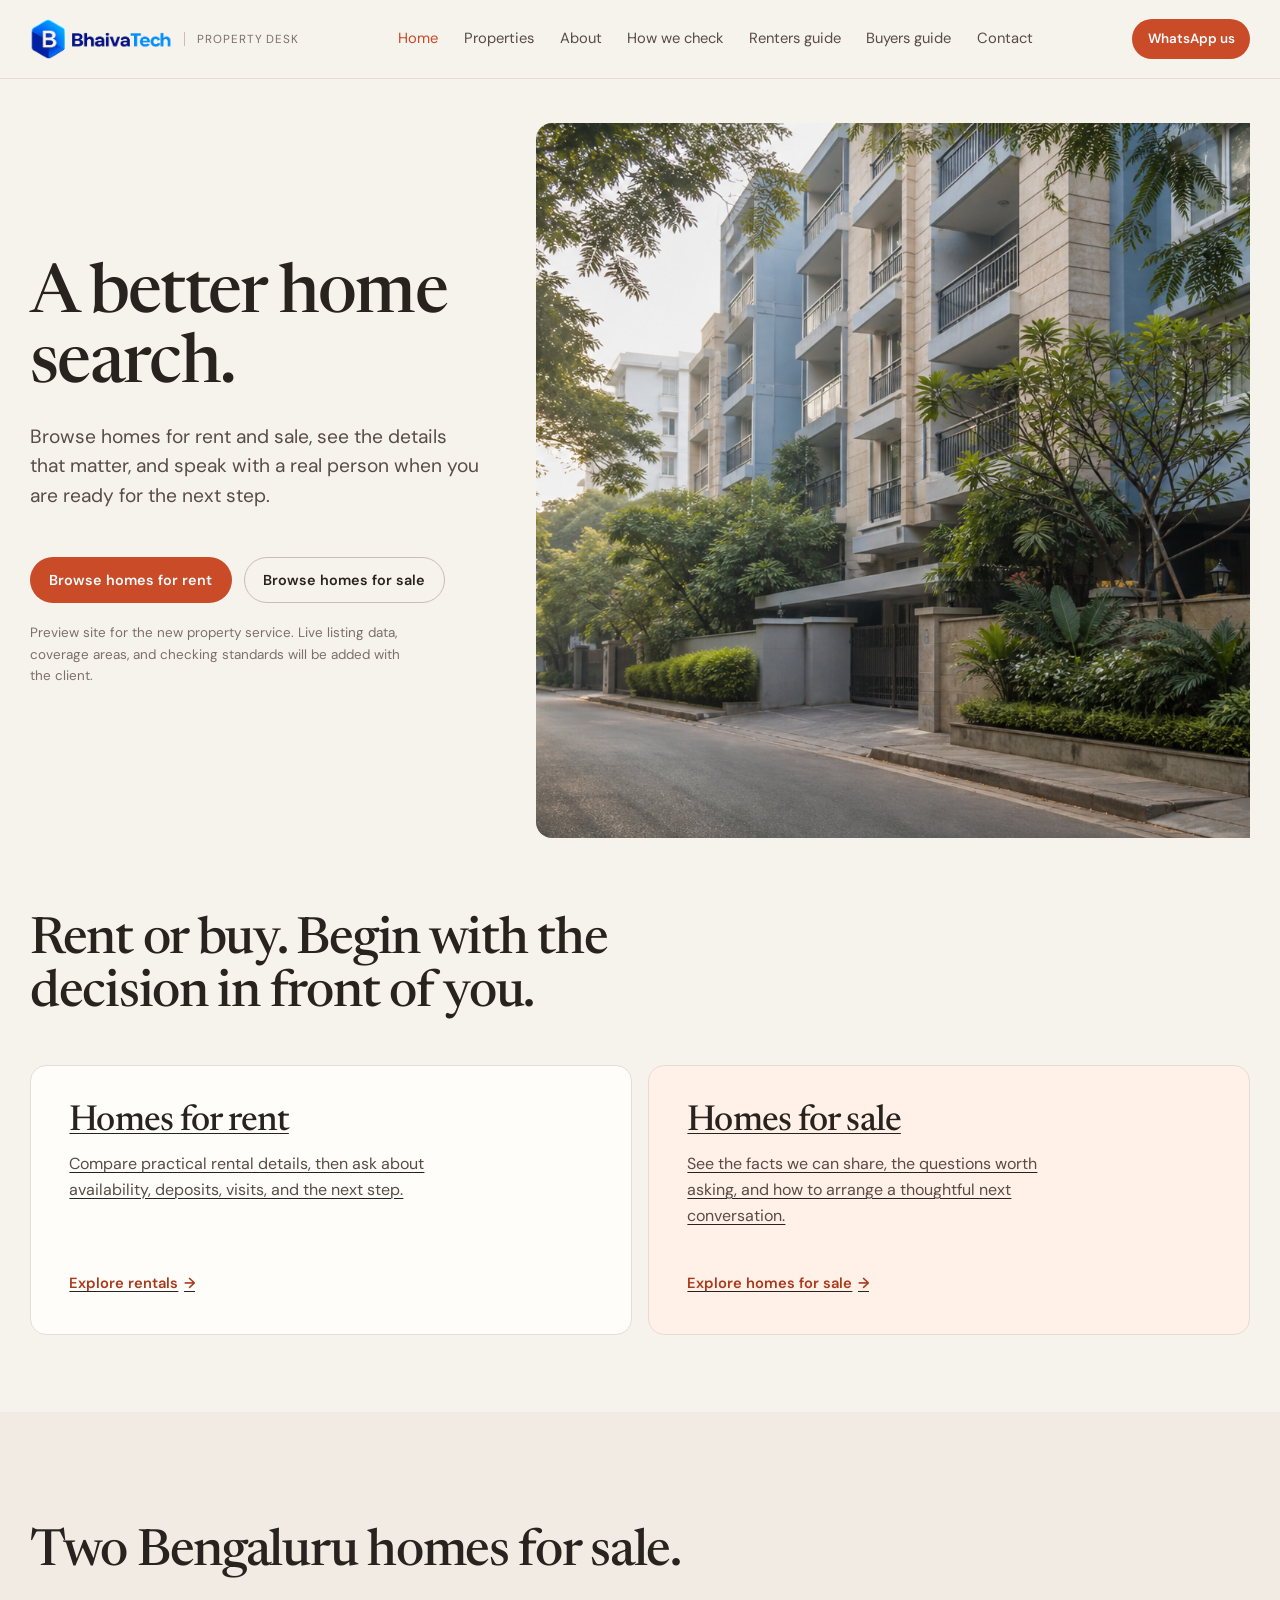
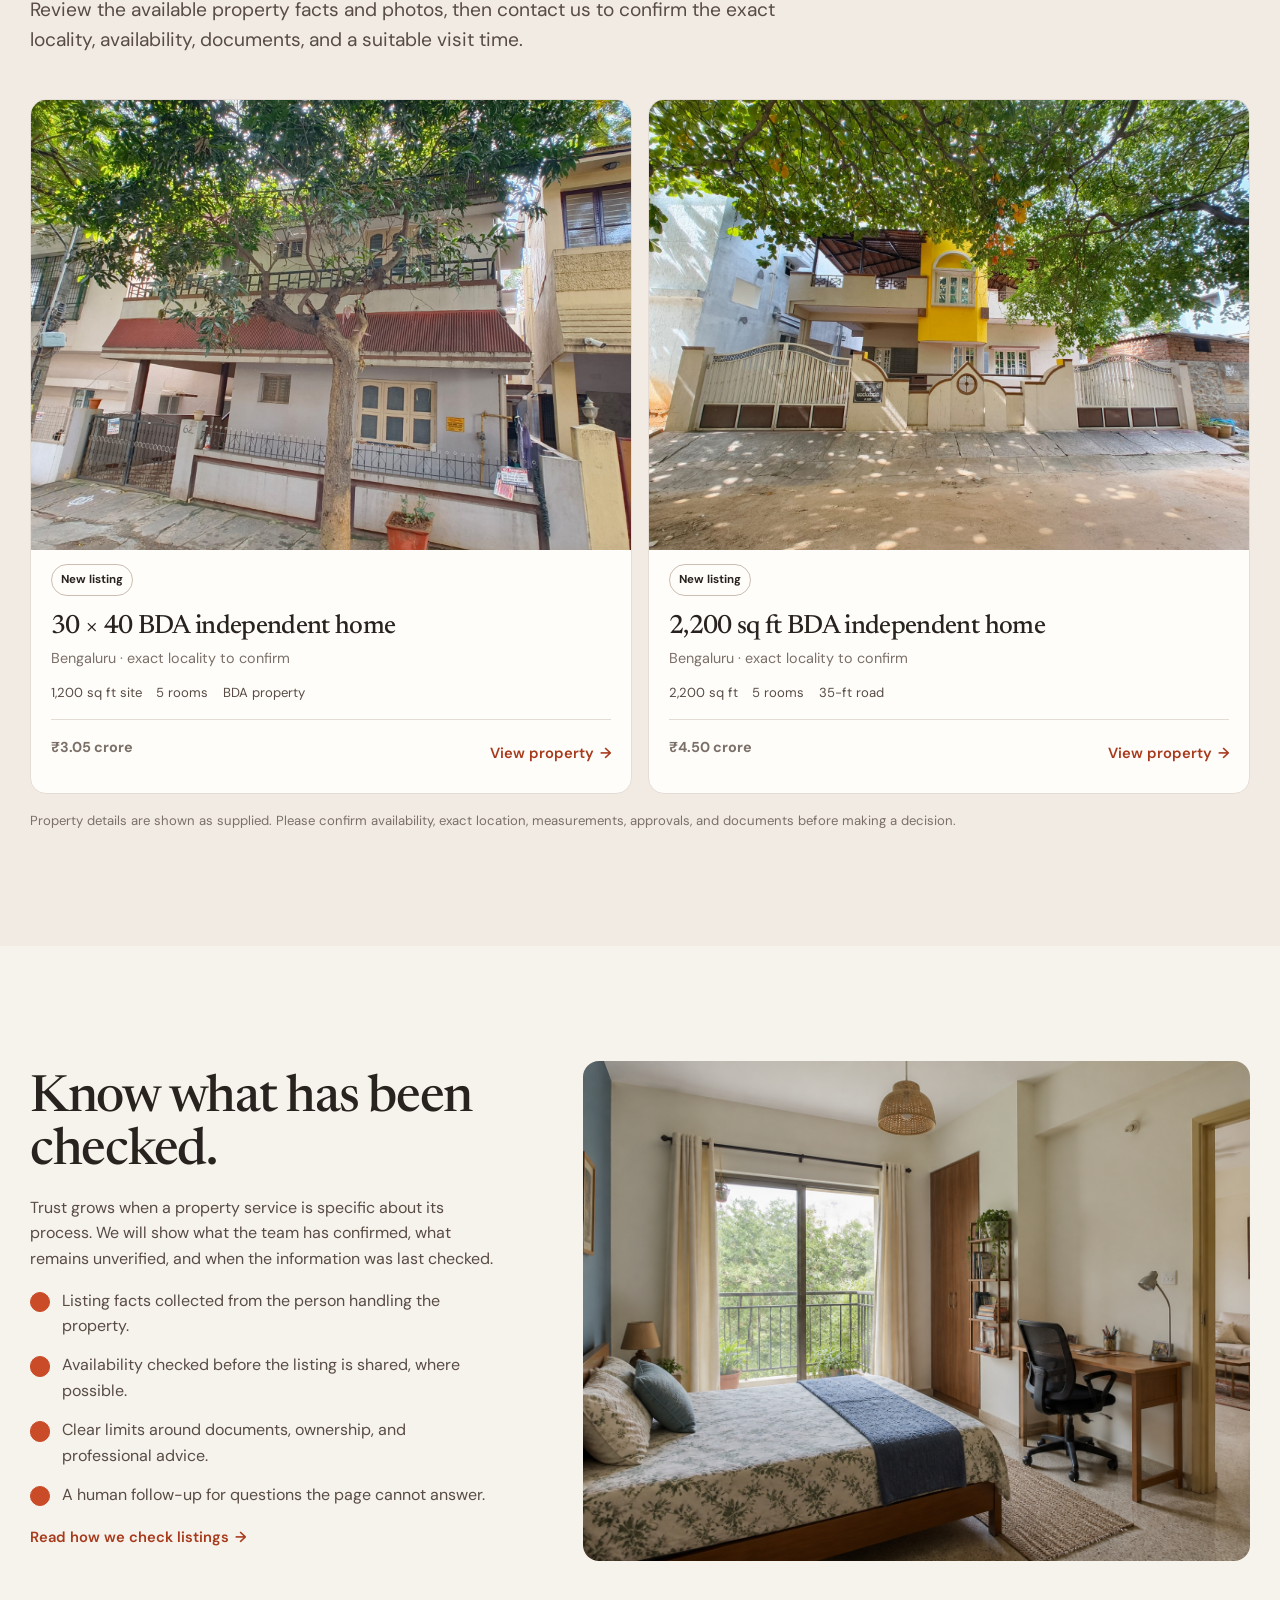
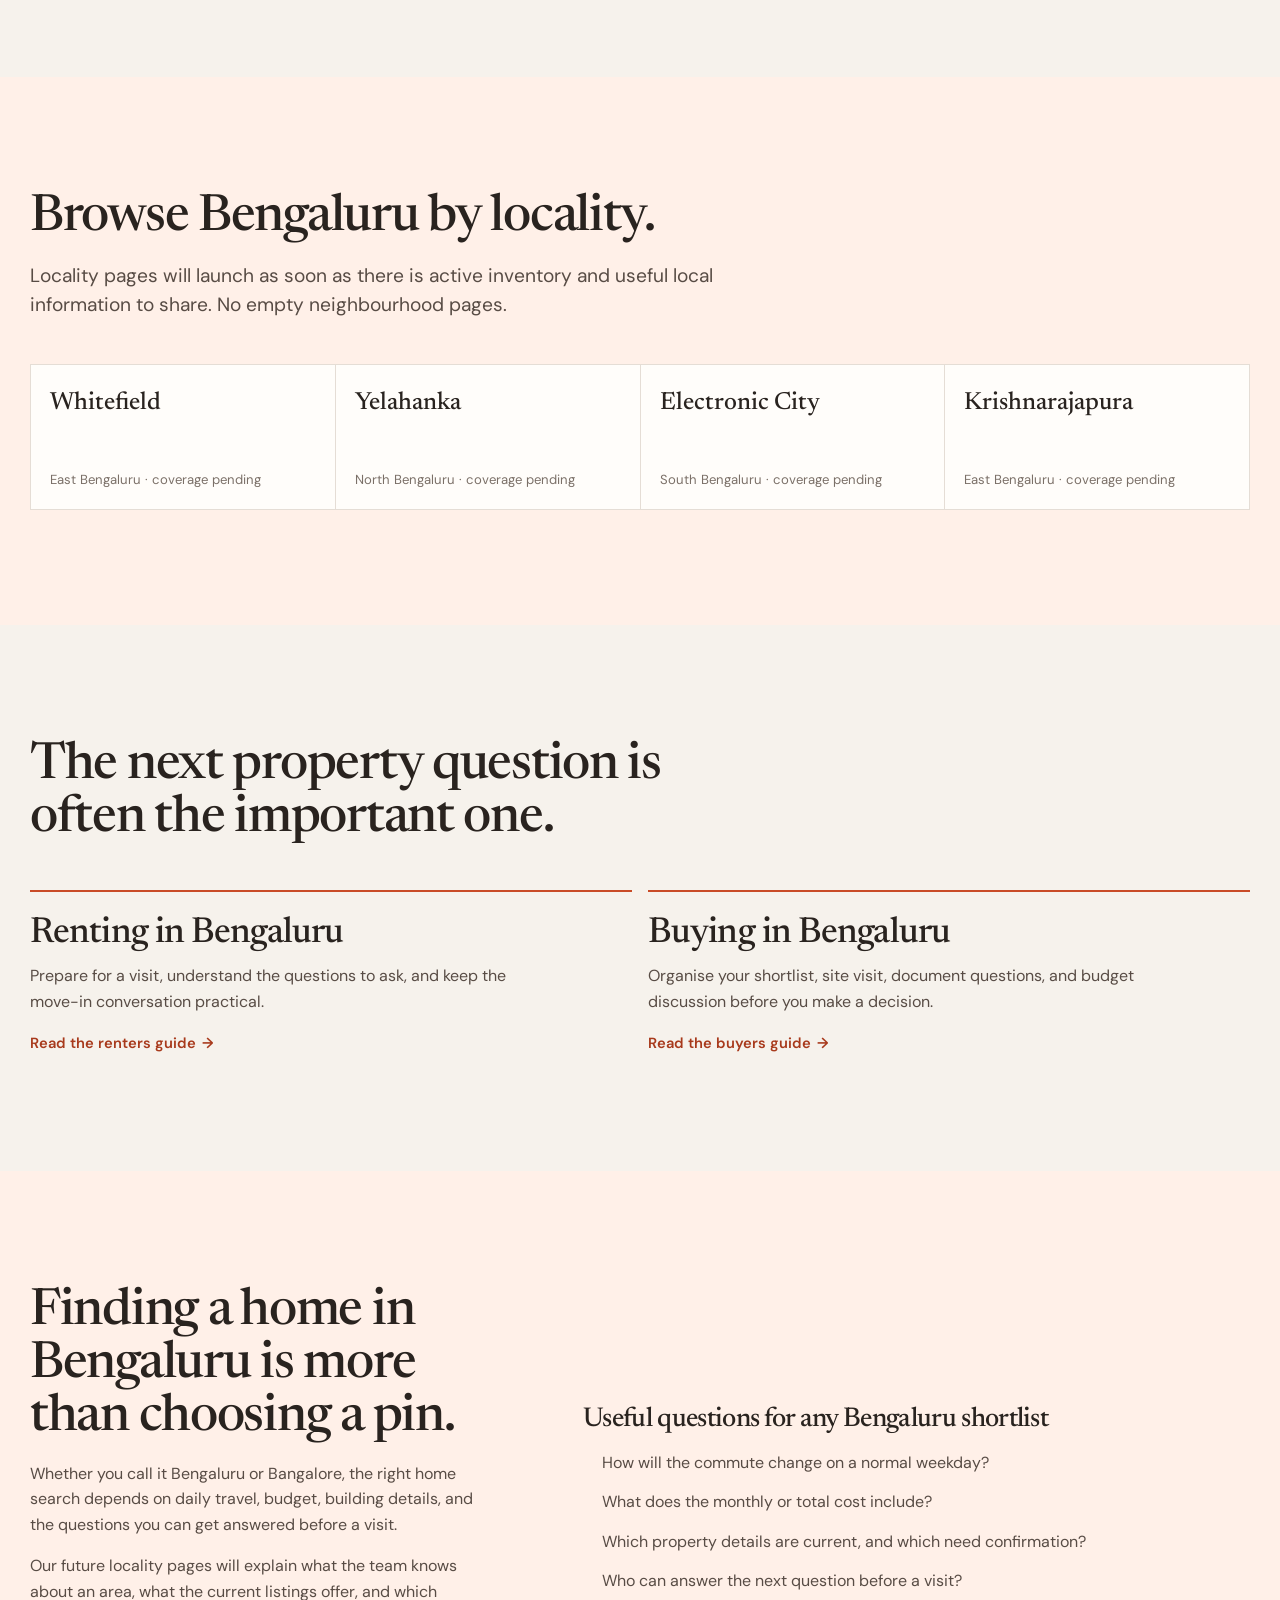
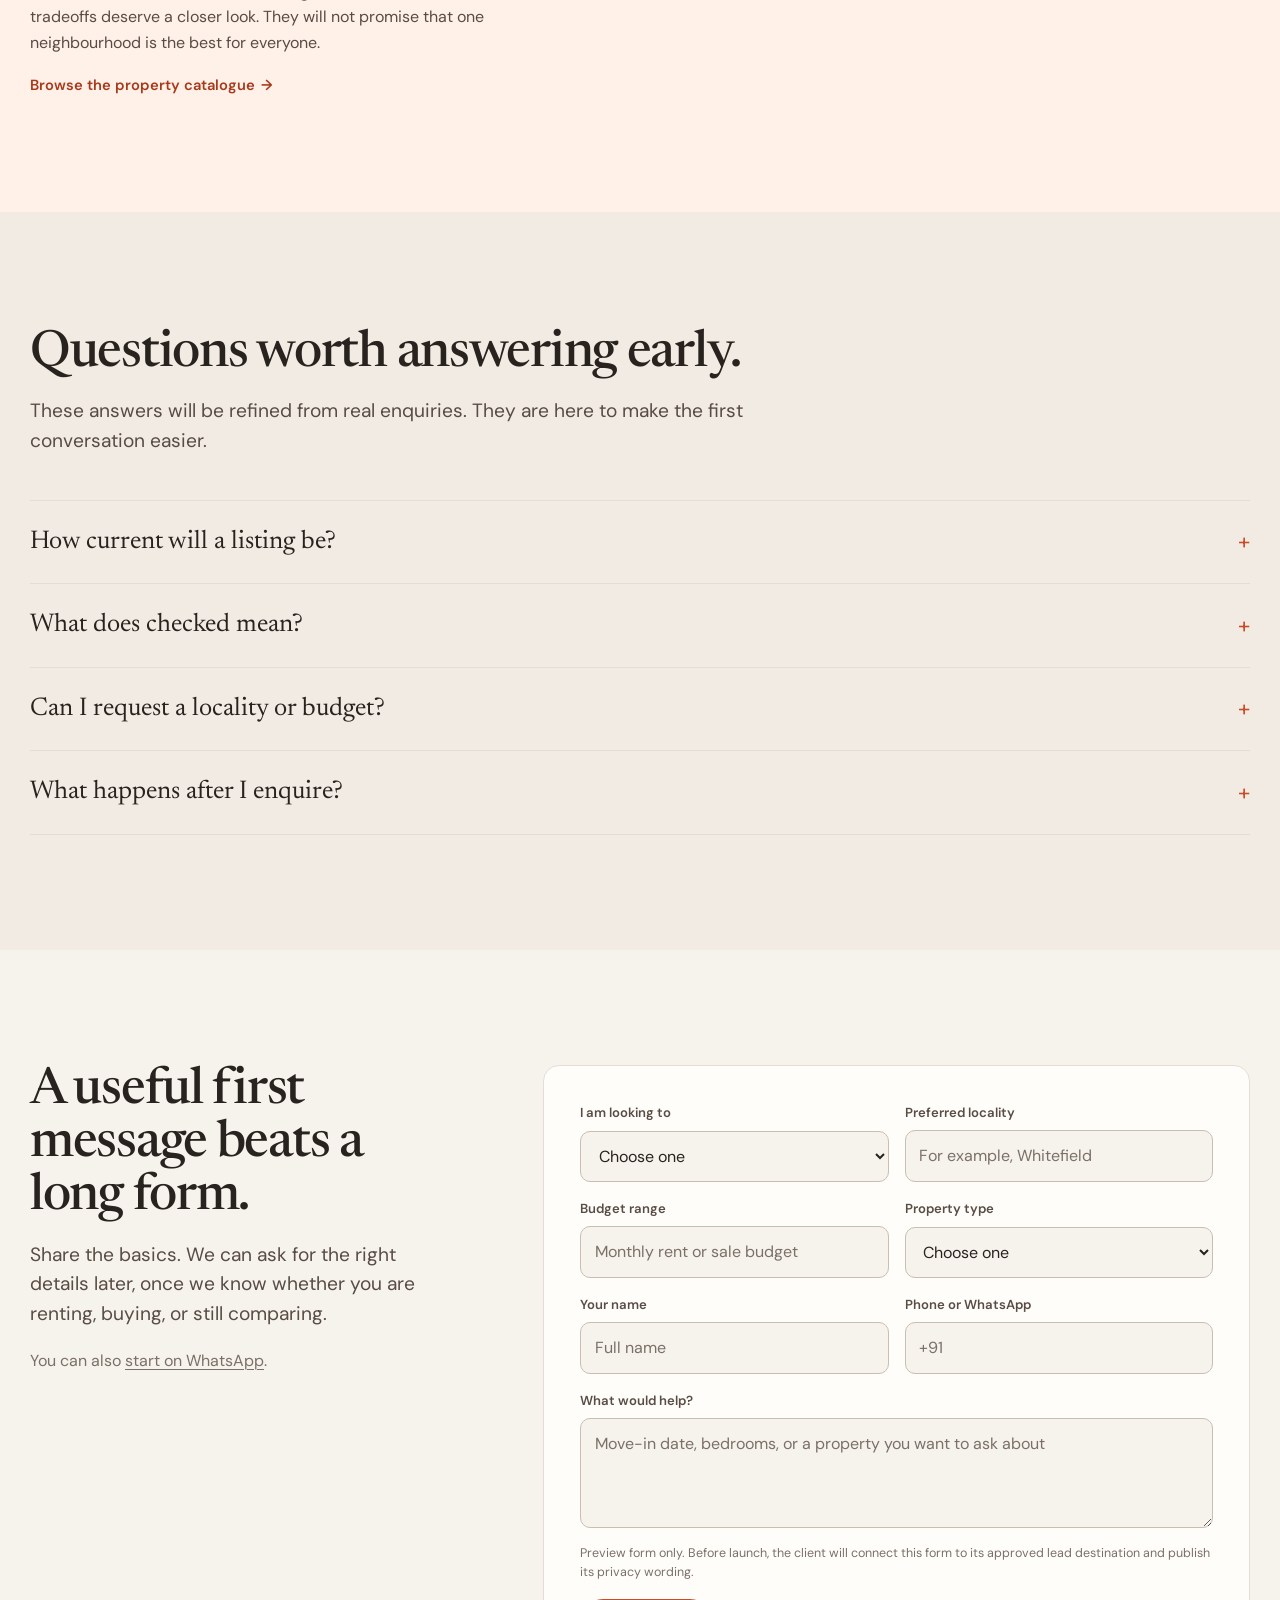
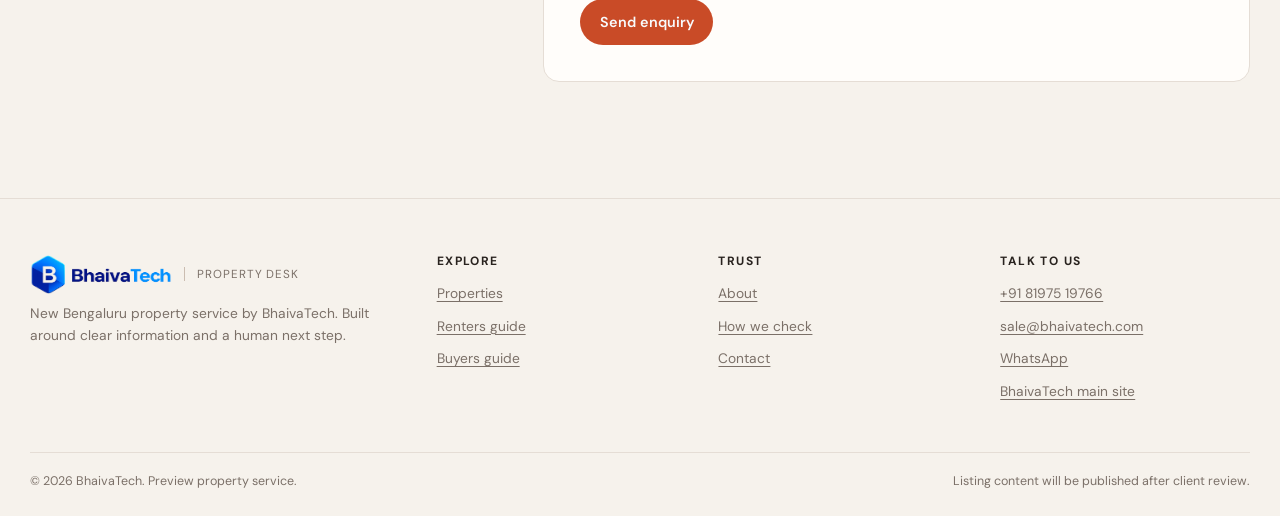
==== commit 185f3ae9: "Add BDA property listings and contact details" ====
--- a/index.html
+++ b/index.html
@@ -50,7 +50,7 @@
         <a href="contact.html">Contact</a>
       </nav>
       <div class="header-actions">
-        <a class="button button--primary button--small" href="https://wa.me/918277807904?text=Hello%20BhaivaTech%20Homes%2C%20I%20want%20help%20finding%20a%20home%20in%20Bengaluru." target="_blank" rel="noopener">WhatsApp us</a>
+        <a class="button button--primary button--small" href="https://wa.me/918197519766?text=Hello%20BhaivaTech%20Homes%2C%20I%20want%20help%20finding%20a%20home%20in%20Bengaluru." target="_blank" rel="noopener">WhatsApp us</a>
         <button class="menu-toggle" type="button" data-menu-toggle aria-expanded="false" aria-controls="primary-navigation" aria-label="Open menu">Menu</button>
       </div>
     </div>
@@ -104,37 +104,37 @@
     <section class="section section--tint" aria-labelledby="preview-title">
       <div class="container">
         <div class="section-intro section-intro--wide">
-          <p class="eyebrow">Property catalogue preview</p>
-          <h2 id="preview-title">Useful details before the first call.</h2>
-          <p class="lede" data-pretext contenteditable="true" spellcheck="false">The live catalogue will show homes the team is actively handling. Each listing should make the locality, property facts, price, availability, and update date easy to find.</p>
+          <p class="eyebrow">Latest properties</p>
+          <h2 id="preview-title">Two Bengaluru homes for sale.</h2>
+          <p class="lede" data-pretext contenteditable="true" spellcheck="false">Review the available property facts and photos, then contact us to confirm the exact locality, availability, documents, and a suitable visit time.</p>
         </div>
         <div class="property-preview-grid">
           <article class="property-card">
             <div class="property-card__image-wrap">
-              <img class="property-card__image" src="assets/bengaluru-living-room.png" alt="Example apartment living room with a balcony in Bengaluru" width="1448" height="1086" loading="lazy">
-              <span class="property-card__flag">Preview listing</span>
+              <img class="property-card__image" src="assets/property-30x40-bda.jpeg" alt="Front view of the 30 by 40 BDA independent home in Bengaluru" width="1600" height="1204" loading="lazy">
+              <span class="property-card__flag">New listing</span>
             </div>
             <div class="property-card__body">
-              <h3>Apartment details, clearly shown</h3>
-              <p>Example layout for a rental property page. Replace with a live listing before launch.</p>
-              <div class="property-meta"><span>2 BHK</span><span>Furnished status</span><span>Parking</span></div>
-              <div class="property-card__footer"><p class="property-price">Rent and deposit to confirm</p><a class="text-link" href="properties/index.html?intent=rent">See catalogue <span aria-hidden="true">→</span></a></div>
+              <h3>30 × 40 BDA independent home</h3>
+              <p>Bengaluru · exact locality to confirm</p>
+              <div class="property-meta"><span>1,200 sq ft site</span><span>5 rooms</span><span>BDA property</span></div>
+              <div class="property-card__footer"><p class="property-price">₹3.05 crore</p><a class="text-link" href="property-30x40-bda.html">View property <span aria-hidden="true">→</span></a></div>
             </div>
           </article>
           <article class="property-card">
             <div class="property-card__image-wrap">
-              <img class="property-card__image" src="assets/bengaluru-house.png" alt="Example independent home on a leafy Bengaluru lane" width="1448" height="1086" loading="lazy">
-              <span class="property-card__flag">Preview listing</span>
+              <img class="property-card__image" src="assets/property-2200sqft-bda.jpeg" alt="Front view of the 2,200 square foot BDA independent home in Bengaluru" width="1600" height="1204" loading="lazy">
+              <span class="property-card__flag">New listing</span>
             </div>
             <div class="property-card__body">
-              <h3>See the home, not just the headline</h3>
-              <p>Example layout for a sale property page. The client will supply real photos and property facts.</p>
-              <div class="property-meta"><span>Independent home</span><span>Locality details</span><span>Visit request</span></div>
-              <div class="property-card__footer"><p class="property-price">Sale details to confirm</p><a class="text-link" href="properties/index.html?intent=buy">Browse sale homes <span aria-hidden="true">→</span></a></div>
+              <h3>2,200 sq ft BDA independent home</h3>
+              <p>Bengaluru · exact locality to confirm</p>
+              <div class="property-meta"><span>2,200 sq ft</span><span>5 rooms</span><span>35-ft road</span></div>
+              <div class="property-card__footer"><p class="property-price">₹4.50 crore</p><a class="text-link" href="property-2200sqft-bda.html">View property <span aria-hidden="true">→</span></a></div>
             </div>
           </article>
         </div>
-        <p class="demo-note">These are design previews, not available properties. The public catalogue should show only client-approved listings.</p>
+        <p class="demo-note">Property details are shown as supplied. Please confirm availability, exact location, measurements, approvals, and documents before making a decision.</p>
       </div>
     </section>
 
@@ -248,7 +248,7 @@
           <p class="eyebrow">Tell us what you need</p>
           <h2 id="enquiry-title">A useful first message beats a long form.</h2>
           <p class="lede">Share the basics. We can ask for the right details later, once we know whether you are renting, buying, or still comparing.</p>
-          <p class="muted">You can also <a href="https://wa.me/918277807904?text=Hello%20BhaivaTech%20Homes%2C%20I%20want%20help%20with%20a%20Bengaluru%20property." target="_blank" rel="noopener">start on WhatsApp</a>.</p>
+          <p class="muted">You can also <a href="https://wa.me/918197519766?text=Hello%20BhaivaTech%20Homes%2C%20I%20want%20help%20with%20a%20Bengaluru%20property." target="_blank" rel="noopener">start on WhatsApp</a>.</p>
         </div>
         <div class="lead-panel">
           <form data-lead-form>
@@ -300,7 +300,7 @@
         </div>
         <div><h2>Explore</h2><ul><li><a href="properties/index.html">Properties</a></li><li><a href="renters-guide.html">Renters guide</a></li><li><a href="buyers-guide.html">Buyers guide</a></li></ul></div>
         <div><h2>Trust</h2><ul><li><a href="about.html">About</a></li><li><a href="how-we-verify.html">How we check</a></li><li><a href="contact.html">Contact</a></li></ul></div>
-        <div><h2>Talk to us</h2><ul><li><a href="https://wa.me/918277807904" target="_blank" rel="noopener">WhatsApp</a></li><li><a href="https://bhaivatech.com/" target="_blank" rel="noopener">BhaivaTech main site</a></li></ul></div>
+        <div><h2>Talk to us</h2><ul><li><a href="tel:+918197519766">+91 81975 19766</a></li><li><a href="mailto:sale@bhaivatech.com">sale@bhaivatech.com</a></li><li><a href="https://wa.me/918197519766" target="_blank" rel="noopener">WhatsApp</a></li><li><a href="https://bhaivatech.com/" target="_blank" rel="noopener">BhaivaTech main site</a></li></ul></div>
       </div>
       <div class="site-footer__bottom"><span>© 2026 BhaivaTech. Preview property service.</span><span>Listing content will be published after client review.</span></div>
     </div>
--- a/styles.css
+++ b/styles.css
@@ -44,7 +44,8 @@
 
 body::selection { background: var(--brand-pale); }
 
-img { display: block; max-width: 100%; }
+img { display: block; max-width: 100%; height: auto; }
+figure { margin: 0; }
 
 a {
   color: inherit;
@@ -398,7 +399,7 @@
 }
 
 .property-card__image-wrap { position: relative; }
-.property-card__image { width: 100%; aspect-ratio: 16 / 10; object-fit: cover; }
+.property-card__image { width: 100%; aspect-ratio: 4 / 3; object-fit: cover; }
 
 .property-card__flag {
   display: inline-block;
@@ -524,6 +525,24 @@
   background: var(--surface);
 }
 
+.contact-direct {
+  display: grid;
+  gap: 0.65rem;
+  margin-top: 1.75rem;
+}
+
+.contact-direct a {
+  display: grid;
+  gap: 0.1rem;
+  border-top: 1px solid var(--line-strong);
+  padding: 0.8rem 0;
+  text-decoration: none;
+}
+
+.contact-direct a:hover strong { color: var(--brand); }
+.contact-direct span { color: var(--muted); font-size: 0.75rem; text-transform: uppercase; letter-spacing: 0.08em; }
+.contact-direct strong { overflow-wrap: anywhere; color: var(--ink); font-weight: 600; }
+
 .form-grid {
   display: grid;
   grid-template-columns: repeat(2, minmax(0, 1fr));
@@ -646,8 +665,10 @@
 
 .catalogue-grid {
   display: grid;
-  grid-template-columns: repeat(3, minmax(0, 1fr));
+  max-width: 920px;
+  grid-template-columns: repeat(2, minmax(0, 1fr));
   gap: 1rem;
+  margin-inline: auto;
 }
 
 .catalogue-card[hidden] { display: none; }
@@ -675,6 +696,39 @@
 }
 
 .property-detail-hero__image img { width: 100%; aspect-ratio: 4 / 3; object-fit: cover; }
+
+.property-detail-section { padding-top: clamp(2rem, 5vw, 4rem); }
+
+.property-detail-hero h1 {
+  max-width: 15ch;
+  font-size: clamp(2.7rem, 5vw, 4.8rem);
+}
+
+.listing-kicker {
+  margin-bottom: 0.7rem;
+  color: var(--brand-deep);
+  font-size: 0.78rem;
+  font-weight: 700;
+  letter-spacing: 0.08em;
+  text-transform: uppercase;
+}
+
+.detail-price {
+  margin: -0.35rem 0 1rem;
+  color: var(--ink);
+  font-size: clamp(1.4rem, 2vw, 1.8rem);
+  font-weight: 700;
+}
+
+.listing-notes {
+  display: grid;
+  grid-template-columns: minmax(0, 0.8fr) minmax(0, 1.2fr);
+  gap: clamp(2rem, 7vw, 7rem);
+  align-items: start;
+}
+
+.listing-notes h2 { margin-bottom: 0; }
+.listing-notes .check-list { margin: 0; }
 
 .detail-facts {
   display: grid;
@@ -765,6 +819,7 @@
   .split-feature,
   .split-feature--reverse,
   .lead-section,
+  .listing-notes,
   .property-detail-hero,
   .catalogue-hero { grid-template-columns: 1fr; }
   .hero { min-height: 0; padding-top: 1.5rem; }
@@ -788,6 +843,17 @@
   .site-footer__grid > :first-child { grid-column: 1 / -1; }
   .page-hero { padding: 3.5rem 0 2.5rem; }
   .property-detail-hero__image { order: -1; }
+  .property-detail-hero h1 { font-size: clamp(2.45rem, 11vw, 3.5rem); }
+  .property-detail-hero__image img { max-height: 500px; }
+}
+
+@media (max-width: 520px) {
+  .header-actions .button--primary { display: none; }
+  .locality-list { grid-template-columns: 1fr; }
+  .property-card__footer { align-items: flex-start; flex-direction: column; }
+  .property-card__footer .text-link { min-height: 44px; align-items: center; }
+  .hero__actions .button { width: 100%; }
+  .detail-facts { grid-template-columns: 1fr; }
 }
 
 @media (max-width: 374px) {
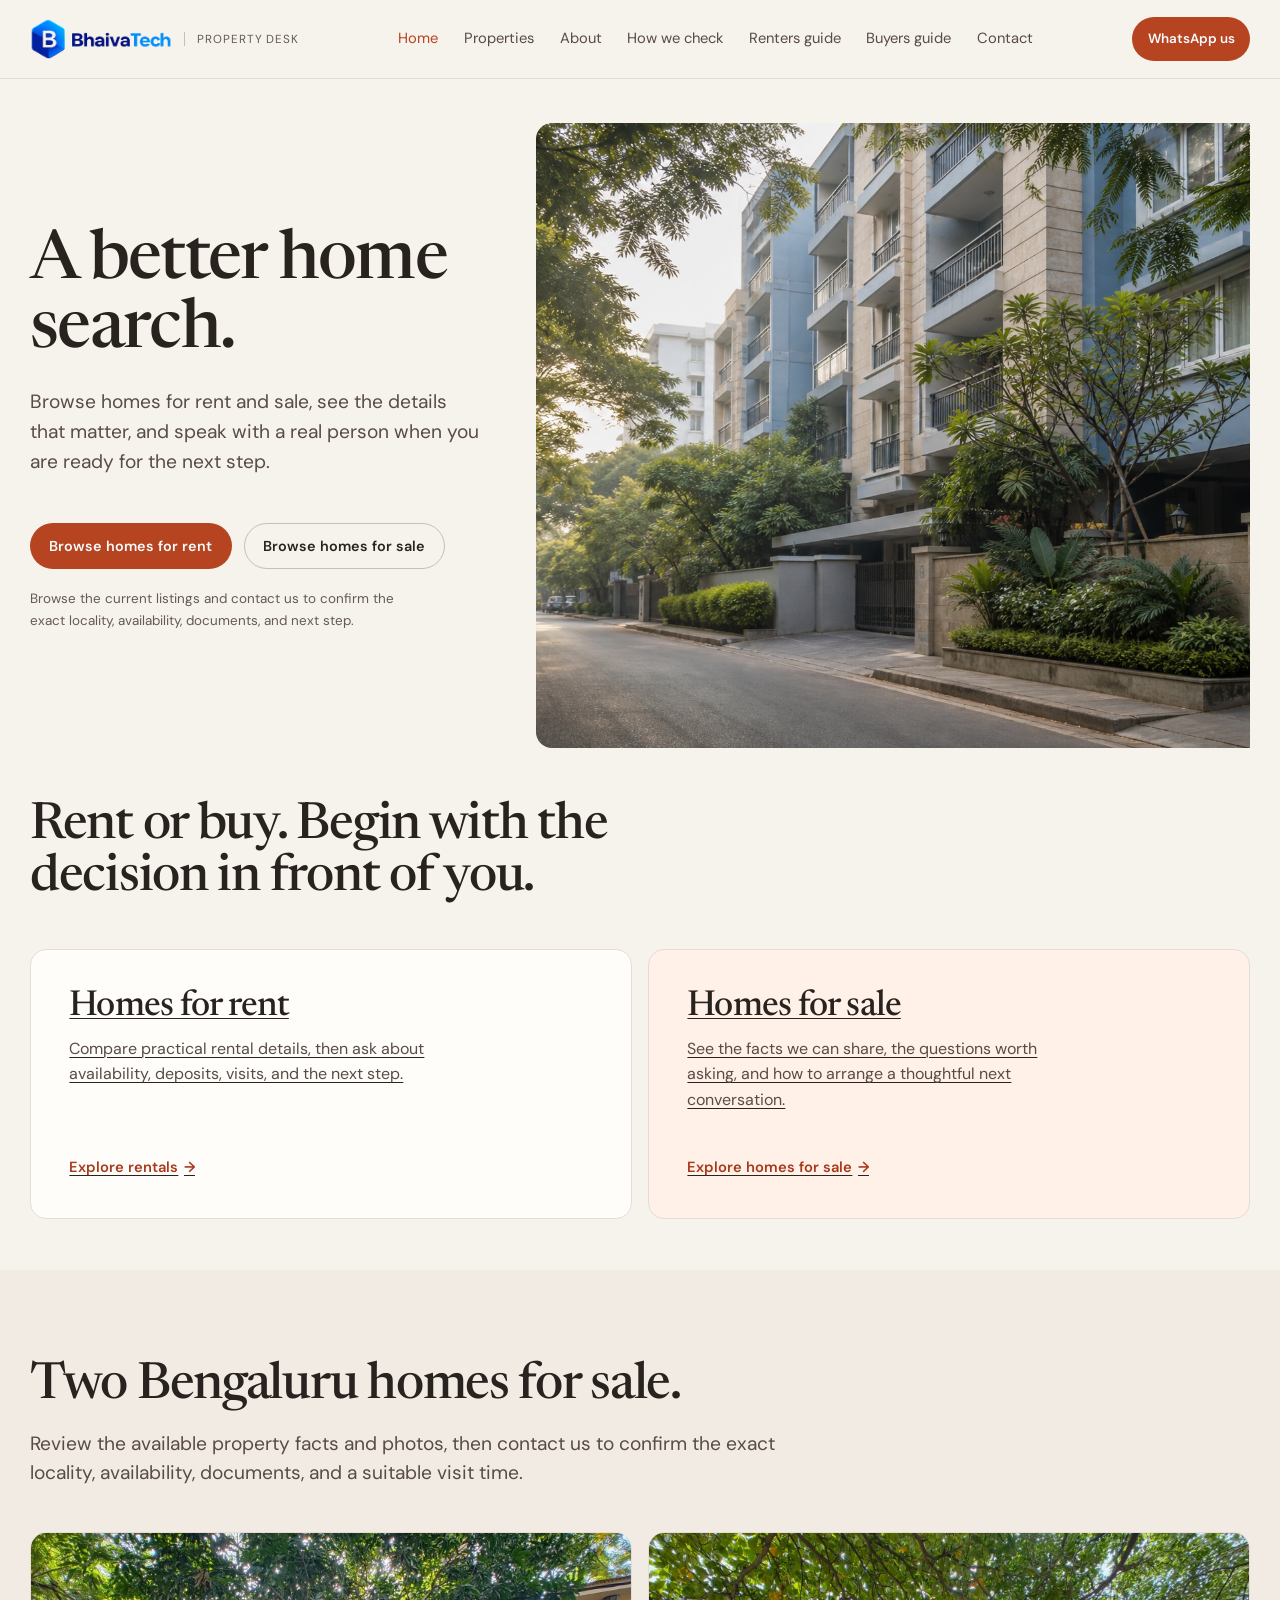
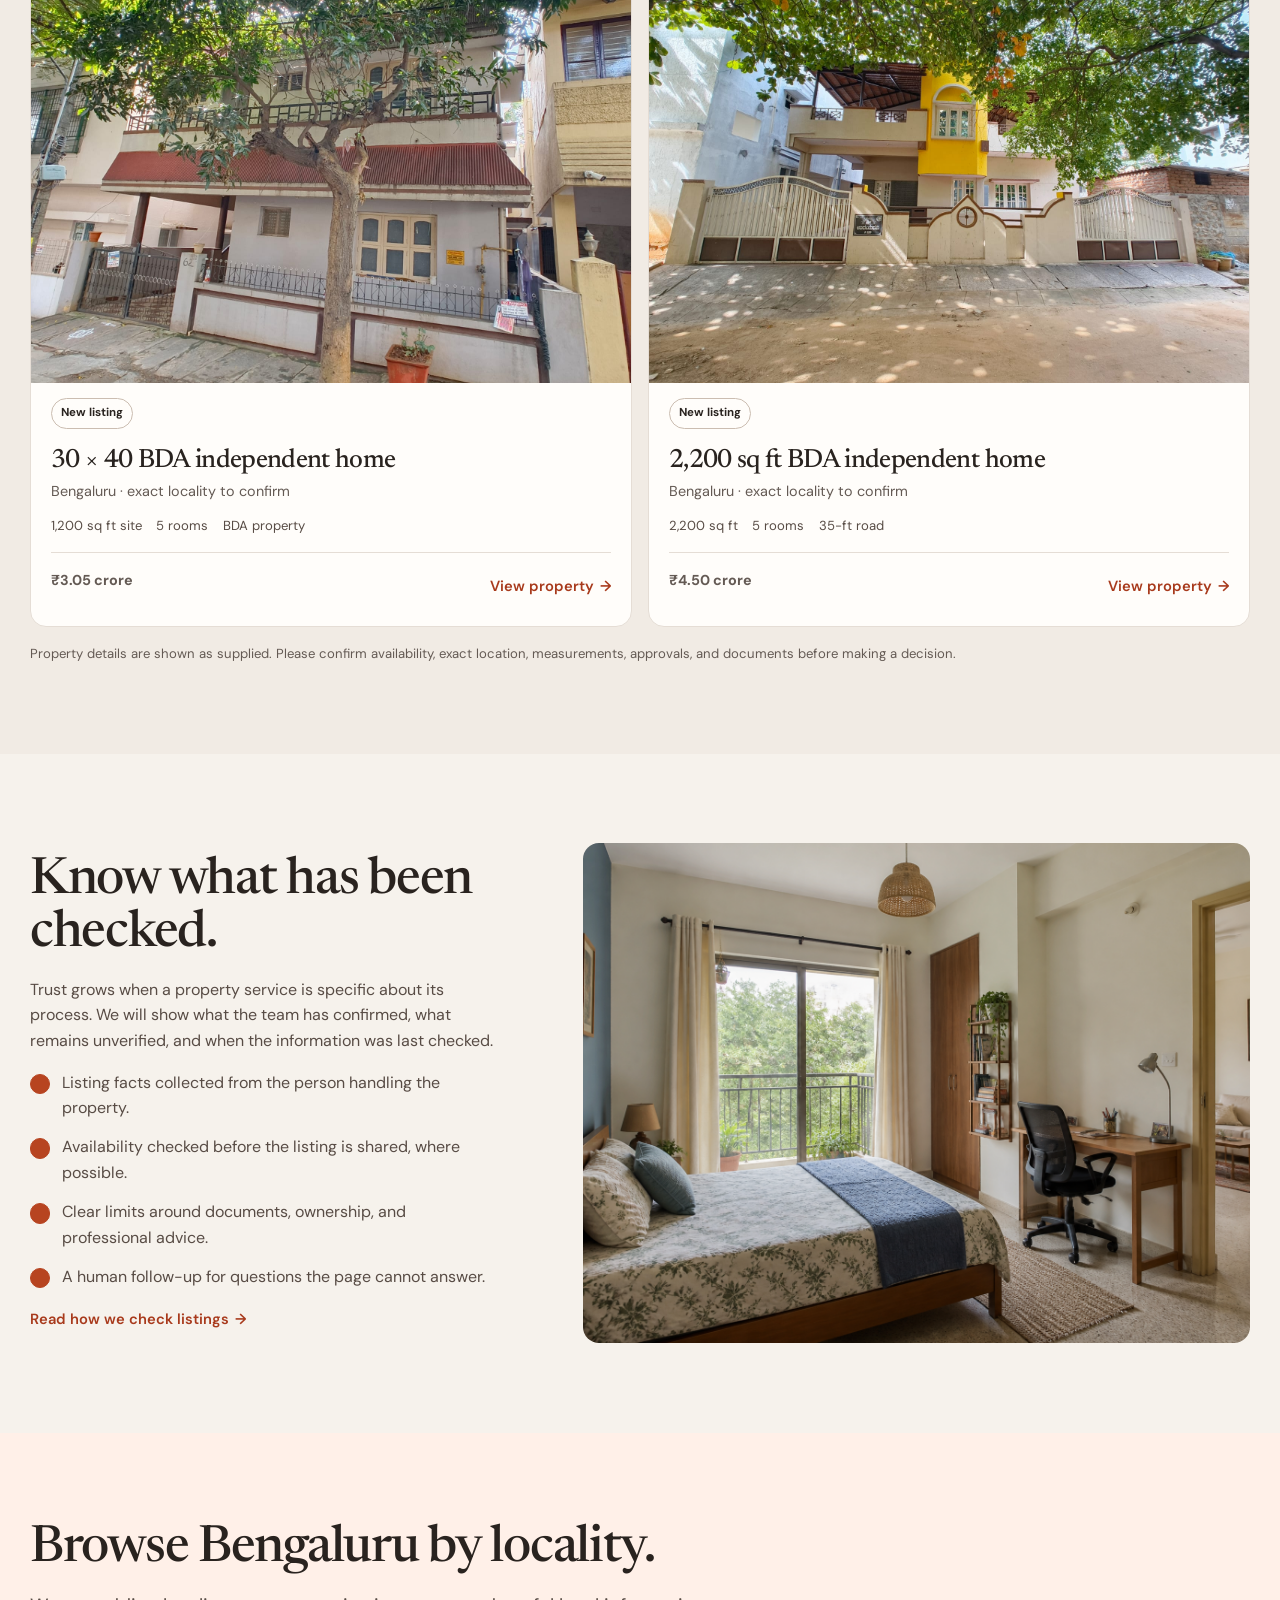
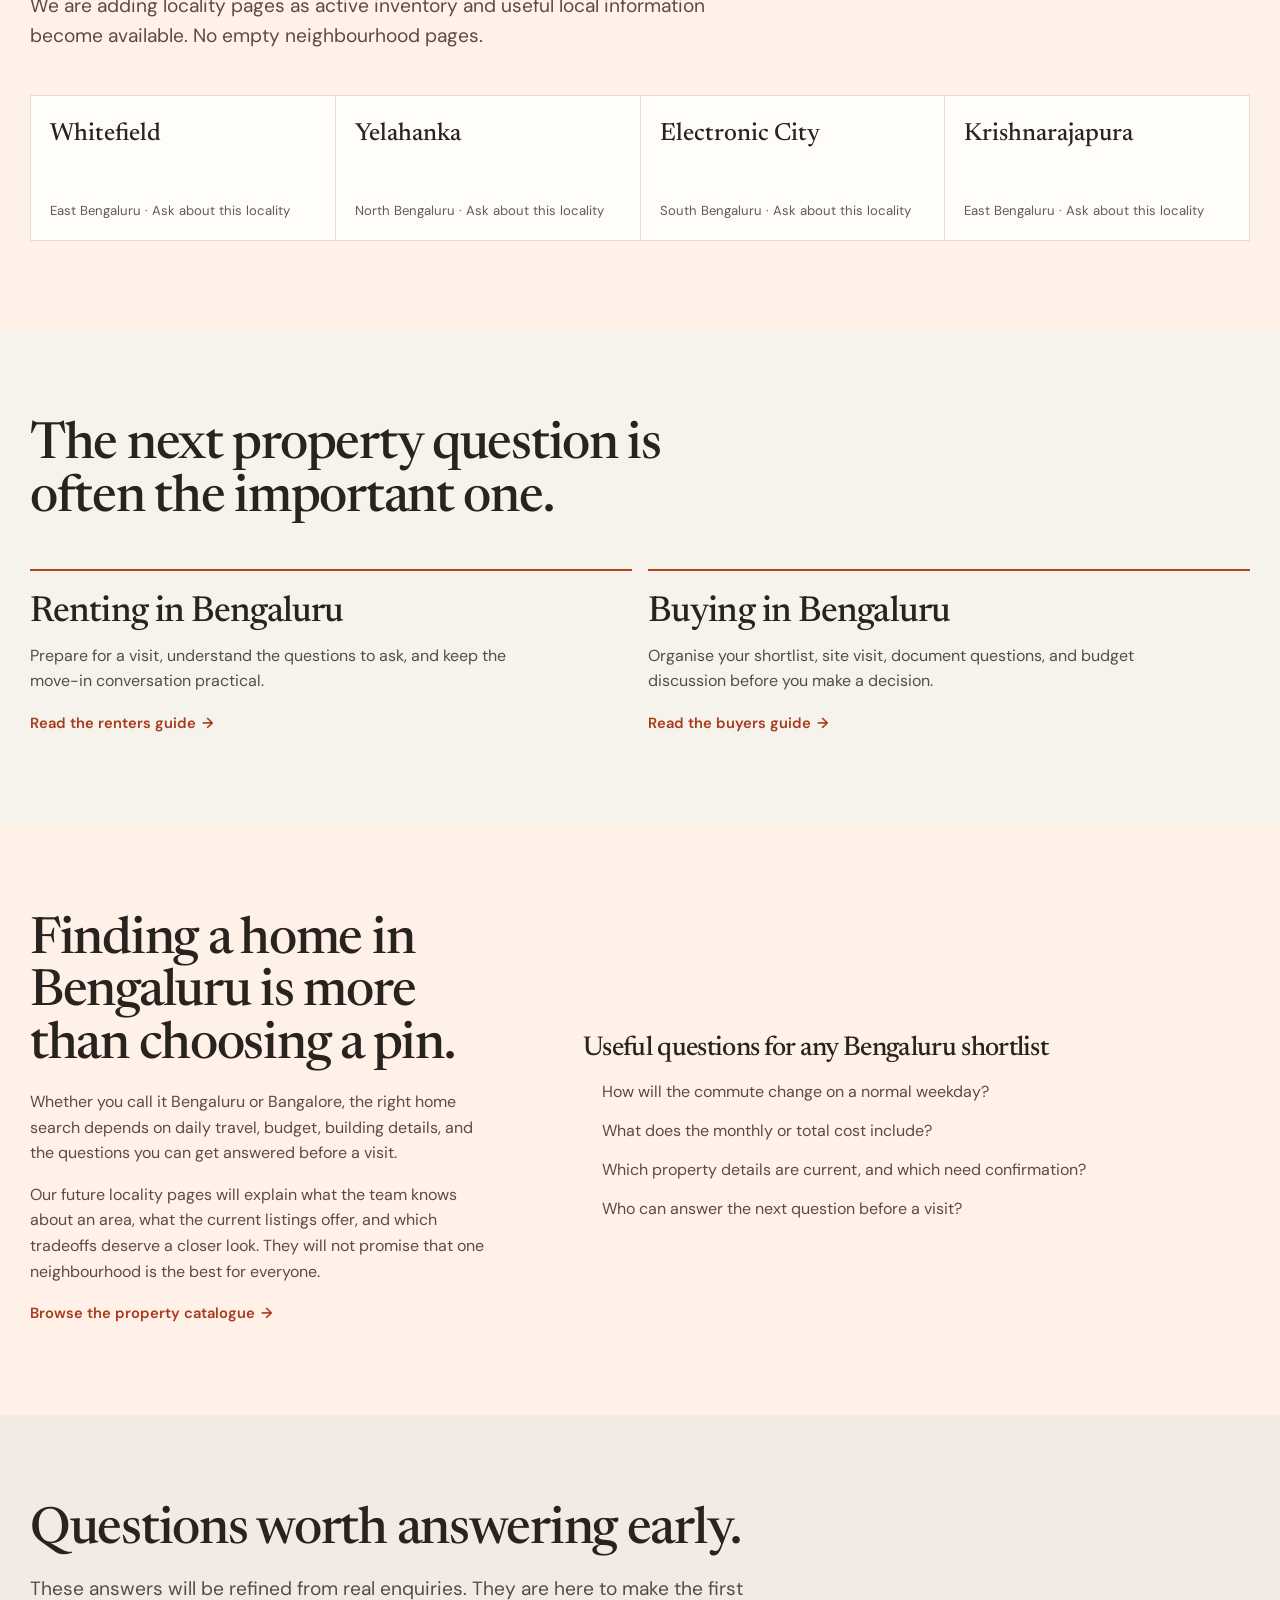
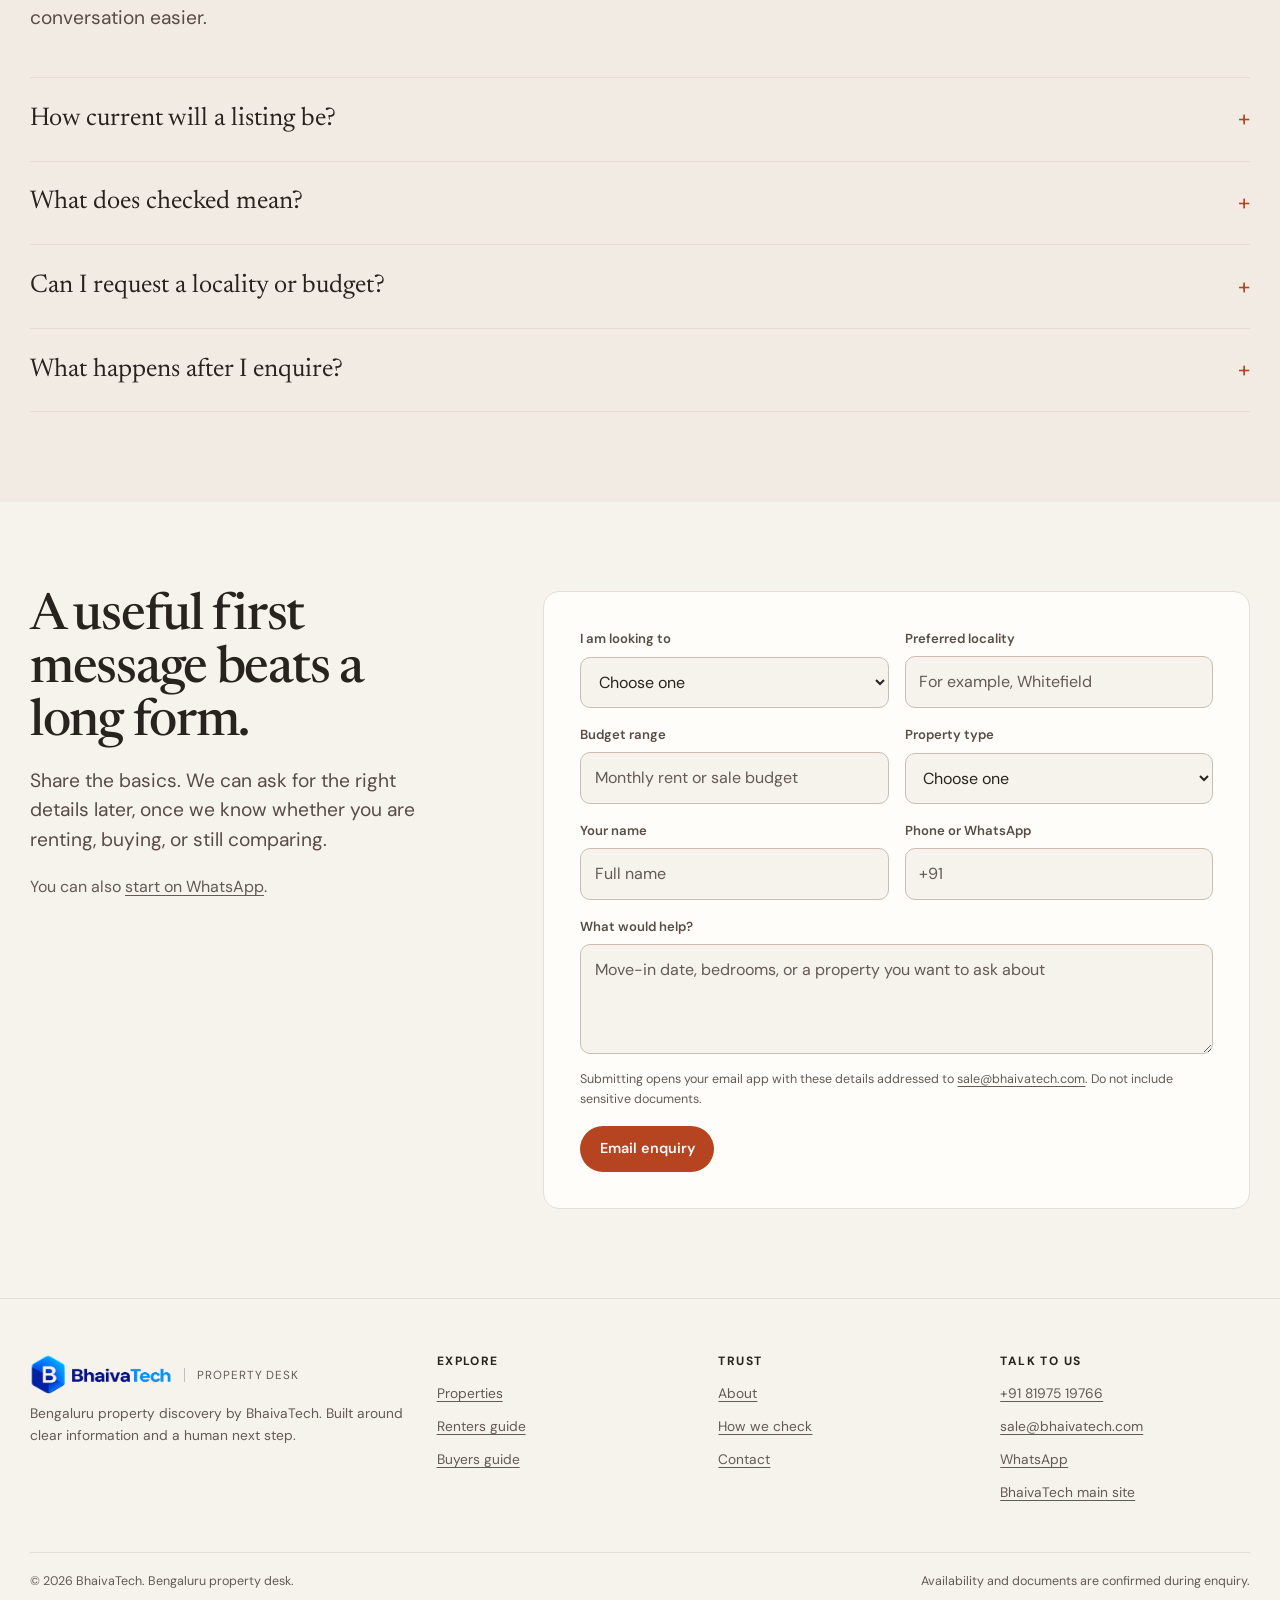
==== commit 67f46a1e: "Improve responsive UX and SEO foundations" ====
--- a/index.html
+++ b/index.html
@@ -3,15 +3,19 @@
 <head>
   <meta charset="utf-8">
   <meta name="viewport" content="width=device-width, initial-scale=1">
+  <meta name="theme-color" content="#f6f2ec">
   <meta name="description" content="Explore clearer homes for rent and sale in Bengaluru, also known as Bangalore, with practical property details and a human enquiry path from BhaivaTech.">
   <meta property="og:title" content="BhaivaTech Homes | Bengaluru homes with clearer information">
   <meta property="og:description" content="Browse homes for rent and sale in Bengaluru, then speak with a real person about the next step.">
   <meta property="og:type" content="website">
-  <meta property="og:url" content="https://homes.bhaivatech.com/">
-  <meta property="og:image" content="assets/bengaluru-street-hero.png">
+  <meta property="og:url" content="https://bhaivatech.com/">
+  <meta property="og:image" content="https://bhaivatech.com/assets/bengaluru-street-hero.png">
+  <meta property="og:image:alt" content="Leafy residential street beside apartment buildings in Bengaluru">
+  <meta name="twitter:card" content="summary_large_image">
   <title>Bengaluru homes for rent and sale | BhaivaTech</title>
-  <!-- Replace the canonical host with the confirmed production URL before launch. -->
   <link rel="canonical" href="https://bhaivatech.com/">
+  <link rel="preconnect" href="https://fonts.googleapis.com">
+  <link rel="preconnect" href="https://fonts.gstatic.com" crossorigin>
   <link rel="icon" href="assets/bhaivatech-logo.png" type="image/png">
   <script type="application/ld+json">
   {
@@ -19,7 +23,9 @@
     "@type": "Organization",
     "name": "BhaivaTech",
     "url": "https://bhaivatech.com/",
-    "logo": "https://bhaivatech.com/images/logo/bhaivatech-logo.png",
+    "logo": "https://bhaivatech.com/assets/bhaivatech-logo.png",
+    "email": "sale@bhaivatech.com",
+    "telephone": "+918197519766",
     "sameAs": ["https://www.instagram.com/bhaivatech/"]
   }
   </script>
@@ -60,13 +66,13 @@
     <section class="container hero" aria-labelledby="hero-title">
       <div class="hero__copy">
         <p class="eyebrow">Bengaluru property desk</p>
-        <h1 id="hero-title" data-pretext contenteditable="true" spellcheck="false">A better home search.</h1>
-        <p class="lede" data-pretext contenteditable="true" spellcheck="false">Browse homes for rent and sale, see the details that matter, and speak with a real person when you are ready for the next step.</p>
+        <h1 id="hero-title" data-pretext>A better home search.</h1>
+        <p class="lede" data-pretext>Browse homes for rent and sale, see the details that matter, and speak with a real person when you are ready for the next step.</p>
         <div class="hero__actions">
           <a class="button button--primary" href="properties/index.html?intent=rent">Browse homes for rent</a>
           <a class="button button--outline" href="properties/index.html?intent=buy">Browse homes for sale</a>
         </div>
-        <p class="hero__note">Preview site for the new property service. Live listing data, coverage areas, and checking standards will be added with the client.</p>
+        <p class="hero__note">Browse the current listings and contact us to confirm the exact locality, availability, documents, and next step.</p>
       </div>
       <figure class="hero__media">
         <img src="assets/bengaluru-street-hero.png" alt="Leafy residential street beside apartment buildings in Bengaluru" width="1672" height="941" fetchpriority="high">
@@ -106,7 +112,7 @@
         <div class="section-intro section-intro--wide">
           <p class="eyebrow">Latest properties</p>
           <h2 id="preview-title">Two Bengaluru homes for sale.</h2>
-          <p class="lede" data-pretext contenteditable="true" spellcheck="false">Review the available property facts and photos, then contact us to confirm the exact locality, availability, documents, and a suitable visit time.</p>
+          <p class="lede" data-pretext>Review the available property facts and photos, then contact us to confirm the exact locality, availability, documents, and a suitable visit time.</p>
         </div>
         <div class="property-preview-grid">
           <article class="property-card">
@@ -162,13 +168,13 @@
       <div class="container">
         <div class="section-intro">
           <h2 id="locality-title">Browse Bengaluru by locality.</h2>
-          <p class="lede">Locality pages will launch as soon as there is active inventory and useful local information to share. No empty neighbourhood pages.</p>
+          <p class="lede">We are adding locality pages as active inventory and useful local information become available. No empty neighbourhood pages.</p>
         </div>
         <div class="locality-list" aria-label="Planned Bengaluru locality coverage">
-          <a class="locality-link" href="properties/index.html?locality=Whitefield"><strong>Whitefield</strong><span>East Bengaluru · coverage pending</span></a>
-          <a class="locality-link" href="properties/index.html?locality=Yelahanka"><strong>Yelahanka</strong><span>North Bengaluru · coverage pending</span></a>
-          <a class="locality-link" href="properties/index.html?locality=Electronic City"><strong>Electronic City</strong><span>South Bengaluru · coverage pending</span></a>
-          <a class="locality-link" href="properties/index.html?locality=Krishnarajapura"><strong>Krishnarajapura</strong><span>East Bengaluru · coverage pending</span></a>
+          <a class="locality-link" href="properties/index.html?locality=Whitefield"><strong>Whitefield</strong><span>East Bengaluru · Ask about this locality</span></a>
+          <a class="locality-link" href="properties/index.html?locality=Yelahanka"><strong>Yelahanka</strong><span>North Bengaluru · Ask about this locality</span></a>
+          <a class="locality-link" href="properties/index.html?locality=Electronic City"><strong>Electronic City</strong><span>South Bengaluru · Ask about this locality</span></a>
+          <a class="locality-link" href="properties/index.html?locality=Krishnarajapura"><strong>Krishnarajapura</strong><span>East Bengaluru · Ask about this locality</span></a>
         </div>
       </div>
     </section>
@@ -199,7 +205,7 @@
         <div class="feature-copy">
           <p class="eyebrow">A useful local starting point</p>
           <h2 id="bengaluru-title">Finding a home in Bengaluru is more than choosing a pin.</h2>
-          <p data-pretext contenteditable="true" spellcheck="false">Whether you call it Bengaluru or Bangalore, the right home search depends on daily travel, budget, building details, and the questions you can get answered before a visit.</p>
+          <p data-pretext>Whether you call it Bengaluru or Bangalore, the right home search depends on daily travel, budget, building details, and the questions you can get answered before a visit.</p>
           <p>Our future locality pages will explain what the team knows about an area, what the current listings offer, and which tradeoffs deserve a closer look. They will not promise that one neighbourhood is the best for everyone.</p>
           <a class="text-link" href="properties/index.html">Browse the property catalogue <span aria-hidden="true">→</span></a>
         </div>
@@ -251,7 +257,7 @@
           <p class="muted">You can also <a href="https://wa.me/918197519766?text=Hello%20BhaivaTech%20Homes%2C%20I%20want%20help%20with%20a%20Bengaluru%20property." target="_blank" rel="noopener">start on WhatsApp</a>.</p>
         </div>
         <div class="lead-panel">
-          <form data-lead-form>
+          <form data-lead-form data-lead-email="sale@bhaivatech.com">
             <div class="form-grid">
               <div class="form-field">
                 <label for="intent">I am looking to</label>
@@ -282,8 +288,8 @@
                 <textarea id="note" name="note" placeholder="Move-in date, bedrooms, or a property you want to ask about"></textarea>
               </div>
             </div>
-            <p class="form-consent">Preview form only. Before launch, the client will connect this form to its approved lead destination and publish its privacy wording.</p>
-            <button class="button button--primary" type="submit">Send enquiry</button>
+            <p class="form-consent">Submitting opens your email app with these details addressed to <a href="mailto:sale@bhaivatech.com">sale@bhaivatech.com</a>. Do not include sensitive documents.</p>
+            <button class="button button--primary" type="submit">Email enquiry</button>
             <p class="form-status" data-form-status role="status" aria-live="polite" hidden></p>
           </form>
         </div>
@@ -296,13 +302,13 @@
       <div class="site-footer__grid">
         <div>
           <a class="brand-lockup" href="index.html" aria-label="BhaivaTech Homes home"><img src="assets/bhaivatech-logo.png" alt="BhaivaTech"><span class="brand-lockup__descriptor">Property desk</span></a>
-          <p>New Bengaluru property service by BhaivaTech. Built around clear information and a human next step.</p>
+          <p>Bengaluru property discovery by BhaivaTech. Built around clear information and a human next step.</p>
         </div>
         <div><h2>Explore</h2><ul><li><a href="properties/index.html">Properties</a></li><li><a href="renters-guide.html">Renters guide</a></li><li><a href="buyers-guide.html">Buyers guide</a></li></ul></div>
         <div><h2>Trust</h2><ul><li><a href="about.html">About</a></li><li><a href="how-we-verify.html">How we check</a></li><li><a href="contact.html">Contact</a></li></ul></div>
         <div><h2>Talk to us</h2><ul><li><a href="tel:+918197519766">+91 81975 19766</a></li><li><a href="mailto:sale@bhaivatech.com">sale@bhaivatech.com</a></li><li><a href="https://wa.me/918197519766" target="_blank" rel="noopener">WhatsApp</a></li><li><a href="https://bhaivatech.com/" target="_blank" rel="noopener">BhaivaTech main site</a></li></ul></div>
       </div>
-      <div class="site-footer__bottom"><span>© 2026 BhaivaTech. Preview property service.</span><span>Listing content will be published after client review.</span></div>
+      <div class="site-footer__bottom"><span>© 2026 BhaivaTech. Bengaluru property desk.</span><span>Availability and documents are confirmed during enquiry.</span></div>
     </div>
   </footer>
 </body>
--- a/styles.css
+++ b/styles.css
@@ -8,10 +8,10 @@
   --surface-blue: #fff0e8;
   --ink: #29231f;
   --ink-soft: #584c45;
-  --muted: #7b7068;
+  --muted: #645a54;
   --line: #e5ddd5;
   --line-strong: #cbbdb1;
-  --brand: #c94b27;
+  --brand: #b74420;
   --brand-deep: #a83a1c;
   --brand-pale: #fae3d9;
   --success: #23664f;
@@ -42,8 +42,6 @@
   text-rendering: optimizeLegibility;
 }
 
-body::selection { background: var(--brand-pale); }
-
 img { display: block; max-width: 100%; height: auto; }
 figure { margin: 0; }
 
@@ -59,6 +57,8 @@
 textarea { font: inherit; }
 
 button { cursor: pointer; }
+
+::selection { background: var(--brand-pale); color: var(--ink); }
 
 :focus-visible {
   outline: 3px solid var(--brand);
@@ -189,7 +189,7 @@
 
 .button--outline:hover { border-color: var(--brand); color: var(--brand); }
 
-.button--small { min-height: 40px; padding: 0.6rem 0.9rem; font-size: 0.84rem; }
+.button--small { min-height: 44px; padding: 0.6rem 0.9rem; font-size: 0.84rem; }
 .button--small { white-space: nowrap; }
 
 .text-link {
@@ -242,7 +242,7 @@
 
 .hero {
   display: grid;
-  min-height: 650px;
+  min-height: 560px;
   grid-template-columns: minmax(0, 0.83fr) minmax(0, 1.17fr);
   align-items: stretch;
   gap: 0;
@@ -272,7 +272,7 @@
 
 .hero__media {
   position: relative;
-  min-height: 620px;
+  min-height: 530px;
   overflow: hidden;
   border-radius: var(--radius) 0 0 var(--radius);
   background: var(--surface-strong);
@@ -281,7 +281,7 @@
 .hero__media img {
   width: 100%;
   height: 100%;
-  min-height: 620px;
+  min-height: 530px;
   object-fit: cover;
 }
 
@@ -296,8 +296,8 @@
   line-height: 1.4;
 }
 
-.section { padding: clamp(4.5rem, 9vw, 8.5rem) 0; }
-.section--tight { padding: clamp(3rem, 6vw, 5rem) 0; }
+.section { padding: clamp(3.75rem, 7vw, 6.5rem) 0; }
+.section--tight { padding: clamp(2.5rem, 4vw, 4.25rem) 0; }
 .section--tint { background: var(--surface-strong); }
 .section--blue { background: var(--surface-blue); }
 
@@ -741,6 +741,8 @@
 .detail-fact dt { color: var(--muted); font-size: 0.78rem; }
 .detail-fact dd { margin: 0.25rem 0 0; color: var(--ink); font-weight: 600; }
 
+.mobile-contact-bar { display: none; }
+
 .article-shell { max-width: 820px; }
 .article-shell h2 { margin-top: 3.5rem; font-size: clamp(2rem, 3vw, 3rem); }
 .article-shell h3 { margin-top: 2rem; font-size: 1.7rem; }
@@ -770,9 +772,9 @@
   .site-header__inner,
   .site-footer__inner,
   .container { width: min(calc(100% - 4rem), 1320px); }
-  .hero { min-height: 720px; }
+  .hero { min-height: 620px; }
   .hero__media,
-  .hero__media img { min-height: 690px; }
+  .hero__media img { min-height: 600px; }
 }
 
 @media (max-width: 1023px) {
@@ -787,6 +789,27 @@
   .filter-bar { grid-template-columns: repeat(2, minmax(0, 1fr)); }
   .filter-bar .button { width: 100%; }
   .site-footer__grid { grid-template-columns: 1.3fr repeat(2, 1fr); }
+}
+
+@media (max-width: 900px) {
+  .menu-toggle { display: inline-grid; place-items: center; }
+  .primary-nav {
+    position: absolute;
+    top: calc(100% + 1px);
+    right: 1rem;
+    left: 1rem;
+    display: none;
+    flex-direction: column;
+    align-items: stretch;
+    gap: 0;
+    border: 1px solid var(--line);
+    border-radius: var(--radius-small);
+    background: var(--surface);
+    box-shadow: var(--shadow);
+  }
+  .primary-nav.is-open { display: flex; }
+  .primary-nav a { padding: 0.9rem 1rem; border-bottom: 1px solid var(--line); }
+  .primary-nav a:last-child { border-bottom: 0; }
 }
 
 @media (max-width: 767px) {
@@ -823,11 +846,11 @@
   .property-detail-hero,
   .catalogue-hero { grid-template-columns: 1fr; }
   .hero { min-height: 0; padding-top: 1.5rem; }
-  .hero__copy { padding: 3.25rem 0 2.5rem; }
-  h1 { max-width: 14ch; font-size: clamp(3rem, 14vw, 4.7rem); }
-  h2 { font-size: clamp(2.35rem, 12vw, 3.5rem); }
+  .hero__copy { padding: 2.25rem 0 2rem; }
+  h1 { max-width: 14ch; font-size: clamp(2.75rem, 13vw, 4.2rem); }
+  h2 { font-size: clamp(2.15rem, 11vw, 3.2rem); }
   .hero__media,
-  .hero__media img { min-height: 390px; }
+  .hero__media img { min-height: 300px; }
   .hero__media { border-radius: var(--radius); }
   .intent-grid,
   .property-preview-grid,
@@ -845,6 +868,37 @@
   .property-detail-hero__image { order: -1; }
   .property-detail-hero h1 { font-size: clamp(2.45rem, 11vw, 3.5rem); }
   .property-detail-hero__image img { max-height: 500px; }
+
+  body.has-mobile-contact-bar { padding-bottom: 4.6rem; }
+  .mobile-contact-bar {
+    position: fixed;
+    right: 0;
+    bottom: 0;
+    left: 0;
+    z-index: 15;
+    display: grid;
+    grid-template-columns: repeat(2, minmax(0, 1fr));
+    gap: 0.6rem;
+    padding: 0.6rem 1rem calc(0.6rem + env(safe-area-inset-bottom));
+    border-top: 1px solid var(--line);
+    background: color-mix(in srgb, var(--surface) 96%, transparent);
+    box-shadow: 0 -10px 28px rgba(25, 35, 45, 0.12);
+    backdrop-filter: blur(14px);
+  }
+  .mobile-contact-bar a {
+    display: inline-flex;
+    min-height: 44px;
+    align-items: center;
+    justify-content: center;
+    border: 1px solid var(--line-strong);
+    border-radius: 999px;
+    padding: 0.65rem 0.75rem;
+    color: var(--ink);
+    font-size: 0.86rem;
+    font-weight: 700;
+    text-decoration: none;
+  }
+  .mobile-contact-bar a:first-child { border-color: var(--brand); background: var(--brand); color: #f8fbfd; }
 }
 
 @media (max-width: 520px) {
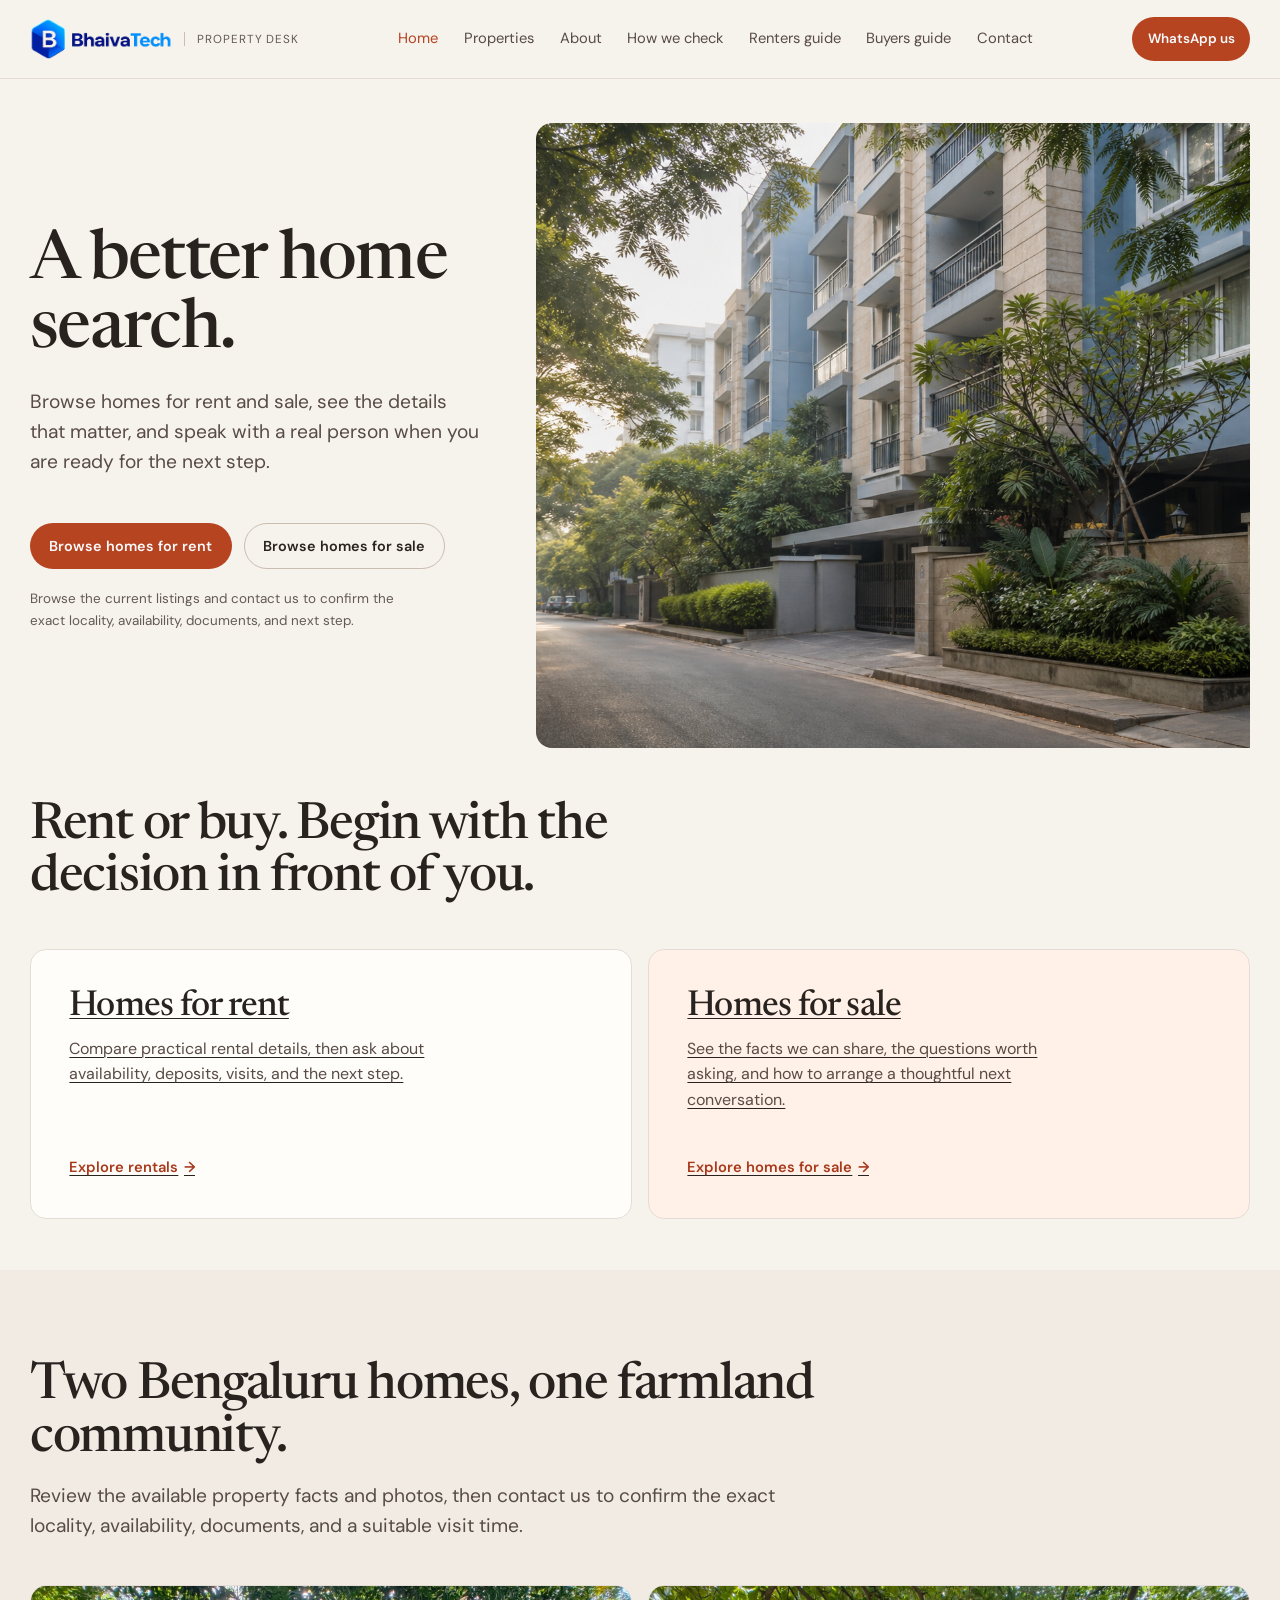
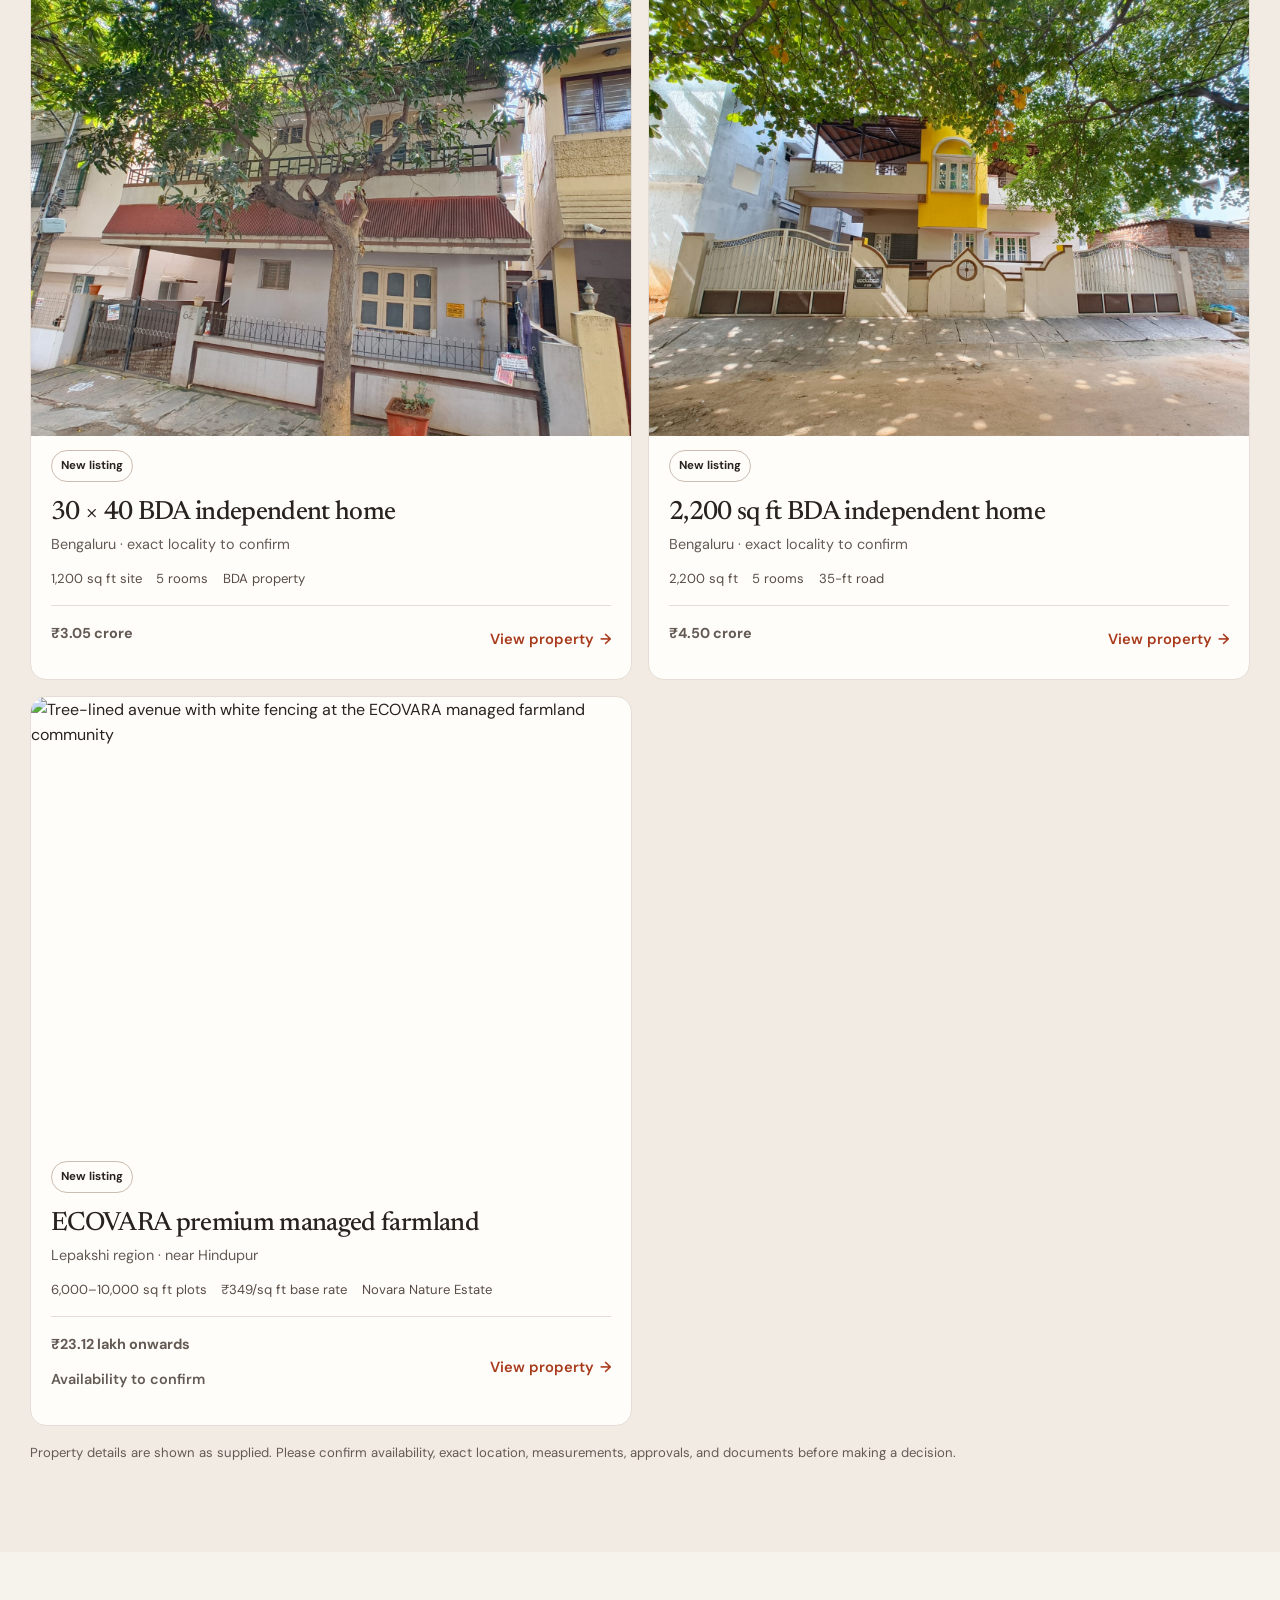
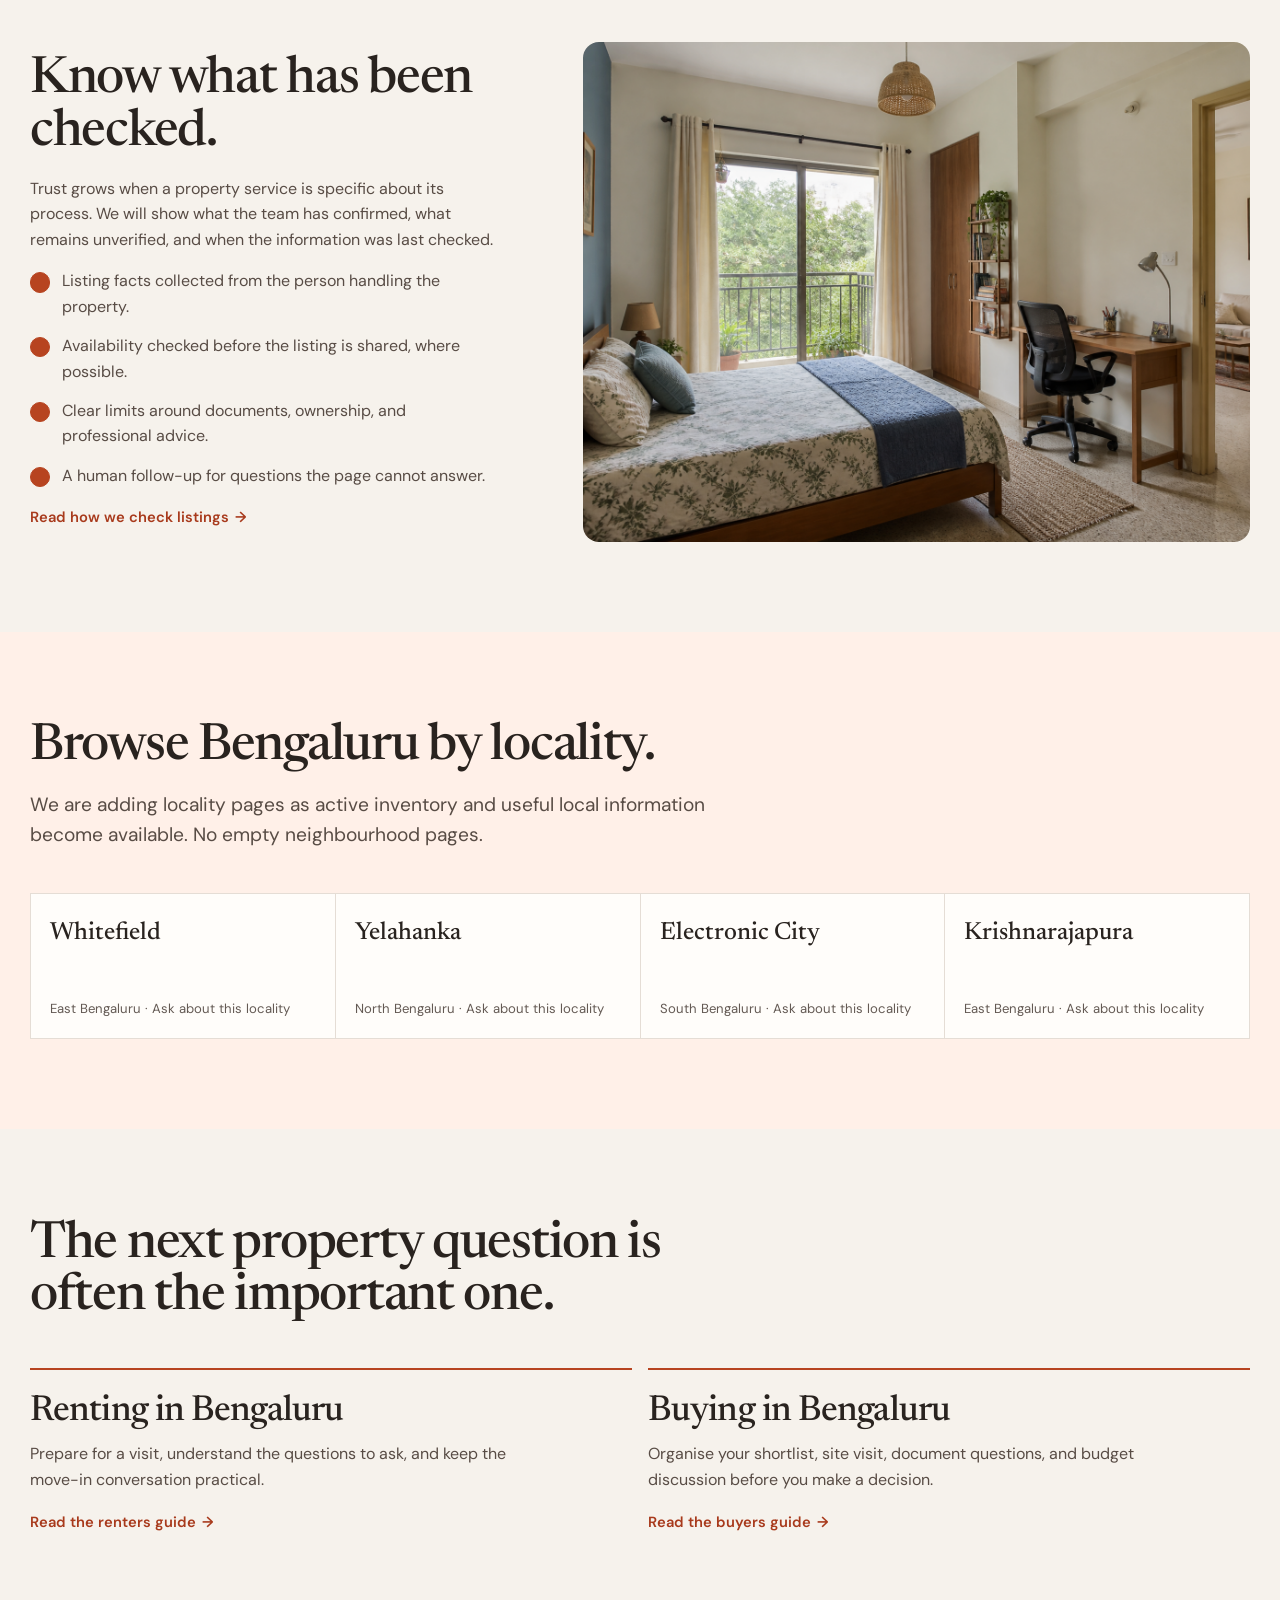
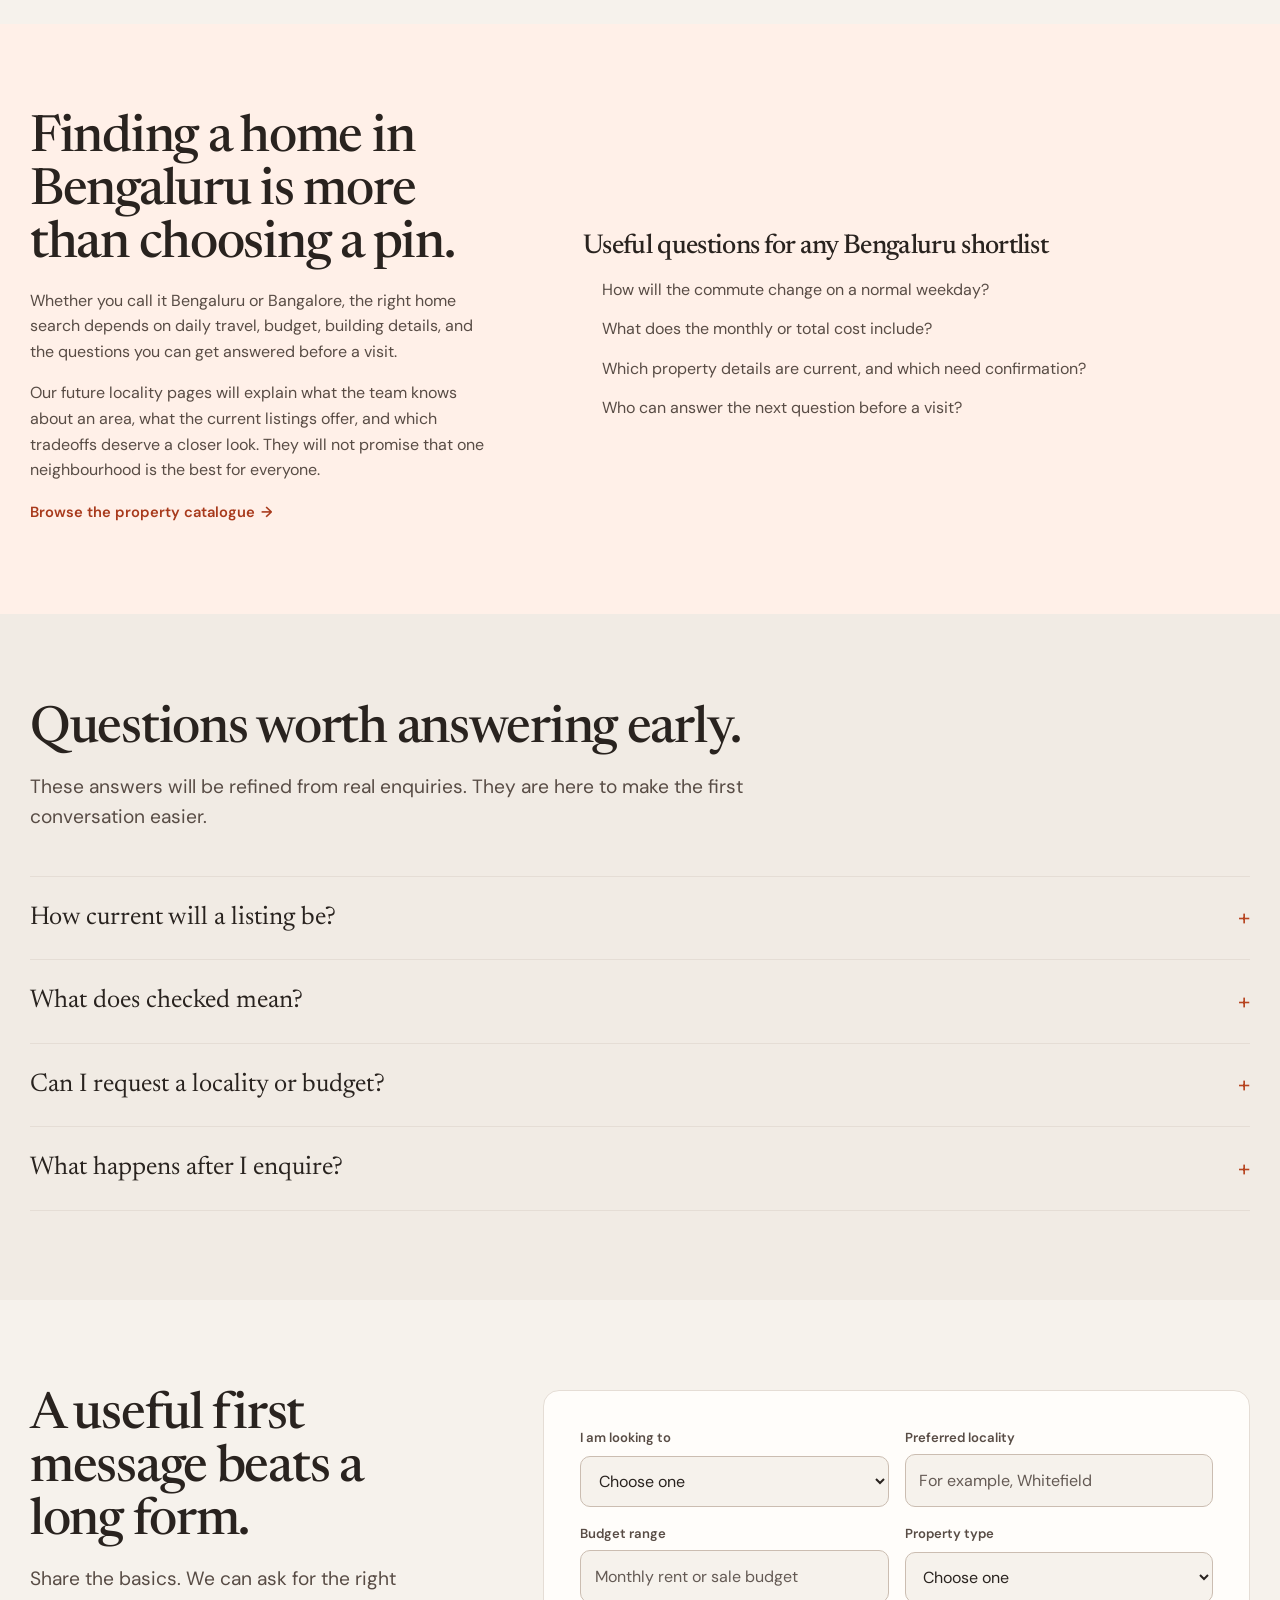
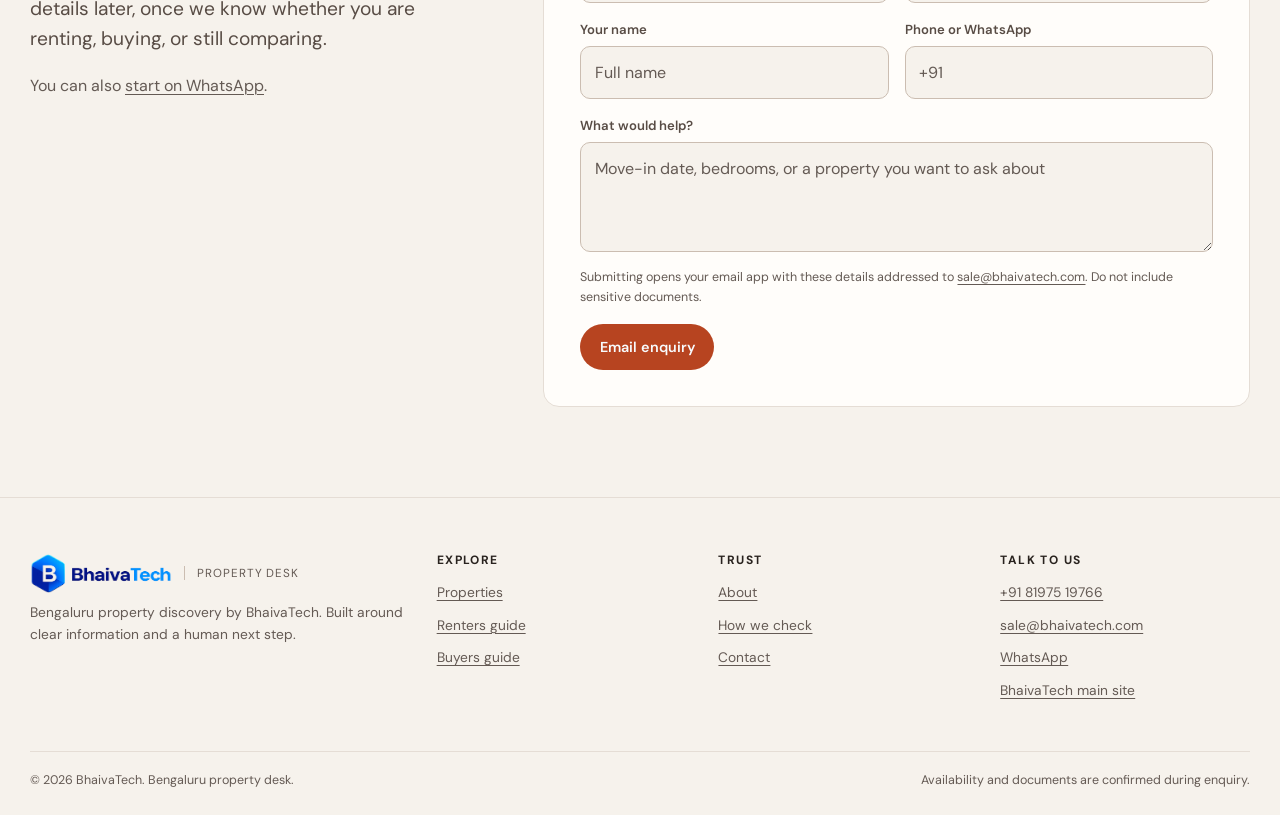
==== commit 1102ba45: "Add ECOVARA managed farmland listing" ====
--- a/index.html
+++ b/index.html
@@ -111,7 +111,7 @@
       <div class="container">
         <div class="section-intro section-intro--wide">
           <p class="eyebrow">Latest properties</p>
-          <h2 id="preview-title">Two Bengaluru homes for sale.</h2>
+          <h2 id="preview-title">Two Bengaluru homes, one farmland community.</h2>
           <p class="lede" data-pretext>Review the available property facts and photos, then contact us to confirm the exact locality, availability, documents, and a suitable visit time.</p>
         </div>
         <div class="property-preview-grid">
@@ -137,6 +137,18 @@
               <p>Bengaluru · exact locality to confirm</p>
               <div class="property-meta"><span>2,200 sq ft</span><span>5 rooms</span><span>35-ft road</span></div>
               <div class="property-card__footer"><p class="property-price">₹4.50 crore</p><a class="text-link" href="property-2200sqft-bda.html">View property <span aria-hidden="true">→</span></a></div>
+            </div>
+          </article>
+          <article class="property-card">
+            <div class="property-card__image-wrap">
+              <img class="property-card__image" src="assets/ecovara/ecovara-palm-avenue.jpg" alt="Tree-lined avenue with white fencing at the ECOVARA managed farmland community" width="1600" height="1200" loading="lazy">
+              <span class="property-card__flag">New listing</span>
+            </div>
+            <div class="property-card__body">
+              <h3>ECOVARA premium managed farmland</h3>
+              <p>Lepakshi region · near Hindupur</p>
+              <div class="property-meta"><span>6,000–10,000 sq ft plots</span><span>₹349/sq ft base rate</span><span>Novara Nature Estate</span></div>
+              <div class="property-card__footer"><div><p class="property-price">₹23.12 lakh onwards</p><p class="property-status">Availability to confirm</p></div><a class="text-link" href="property-ecovara-managed-farmland.html">View property <span aria-hidden="true">→</span></a></div>
             </div>
           </article>
         </div>
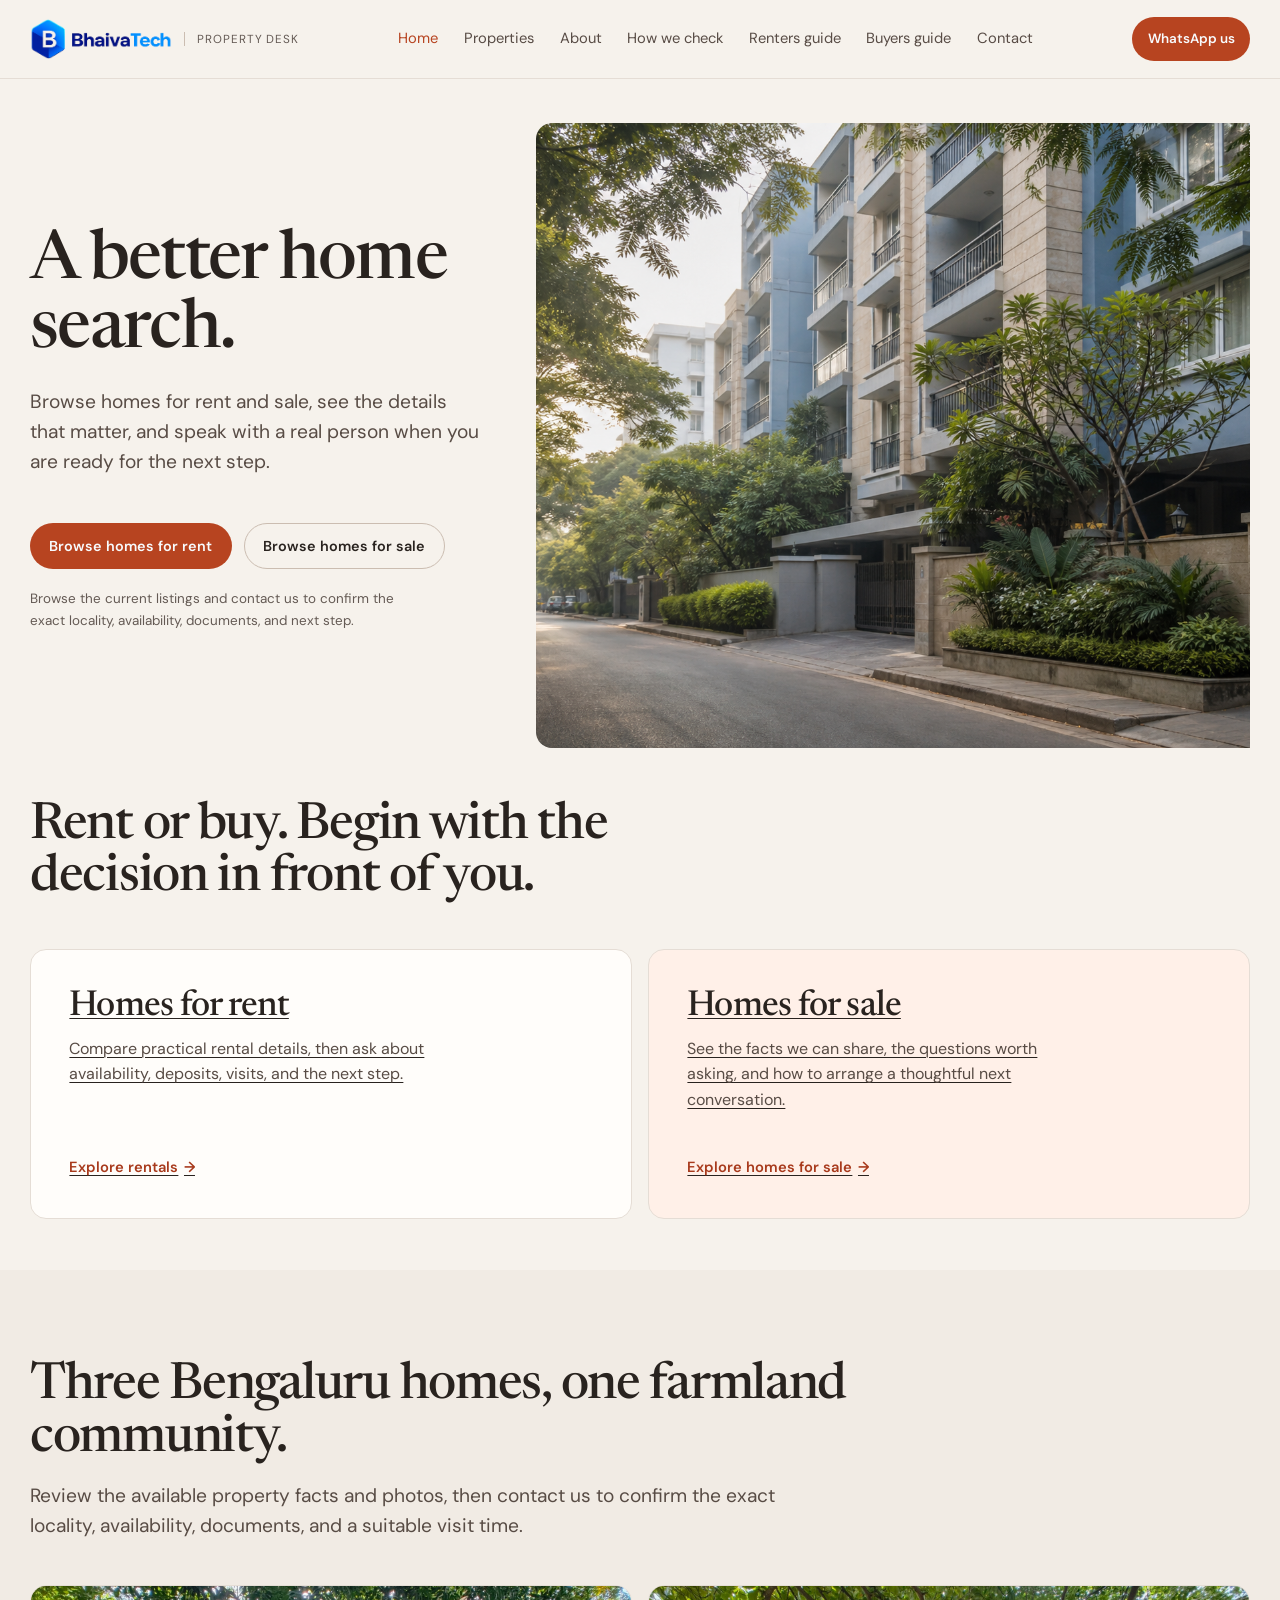
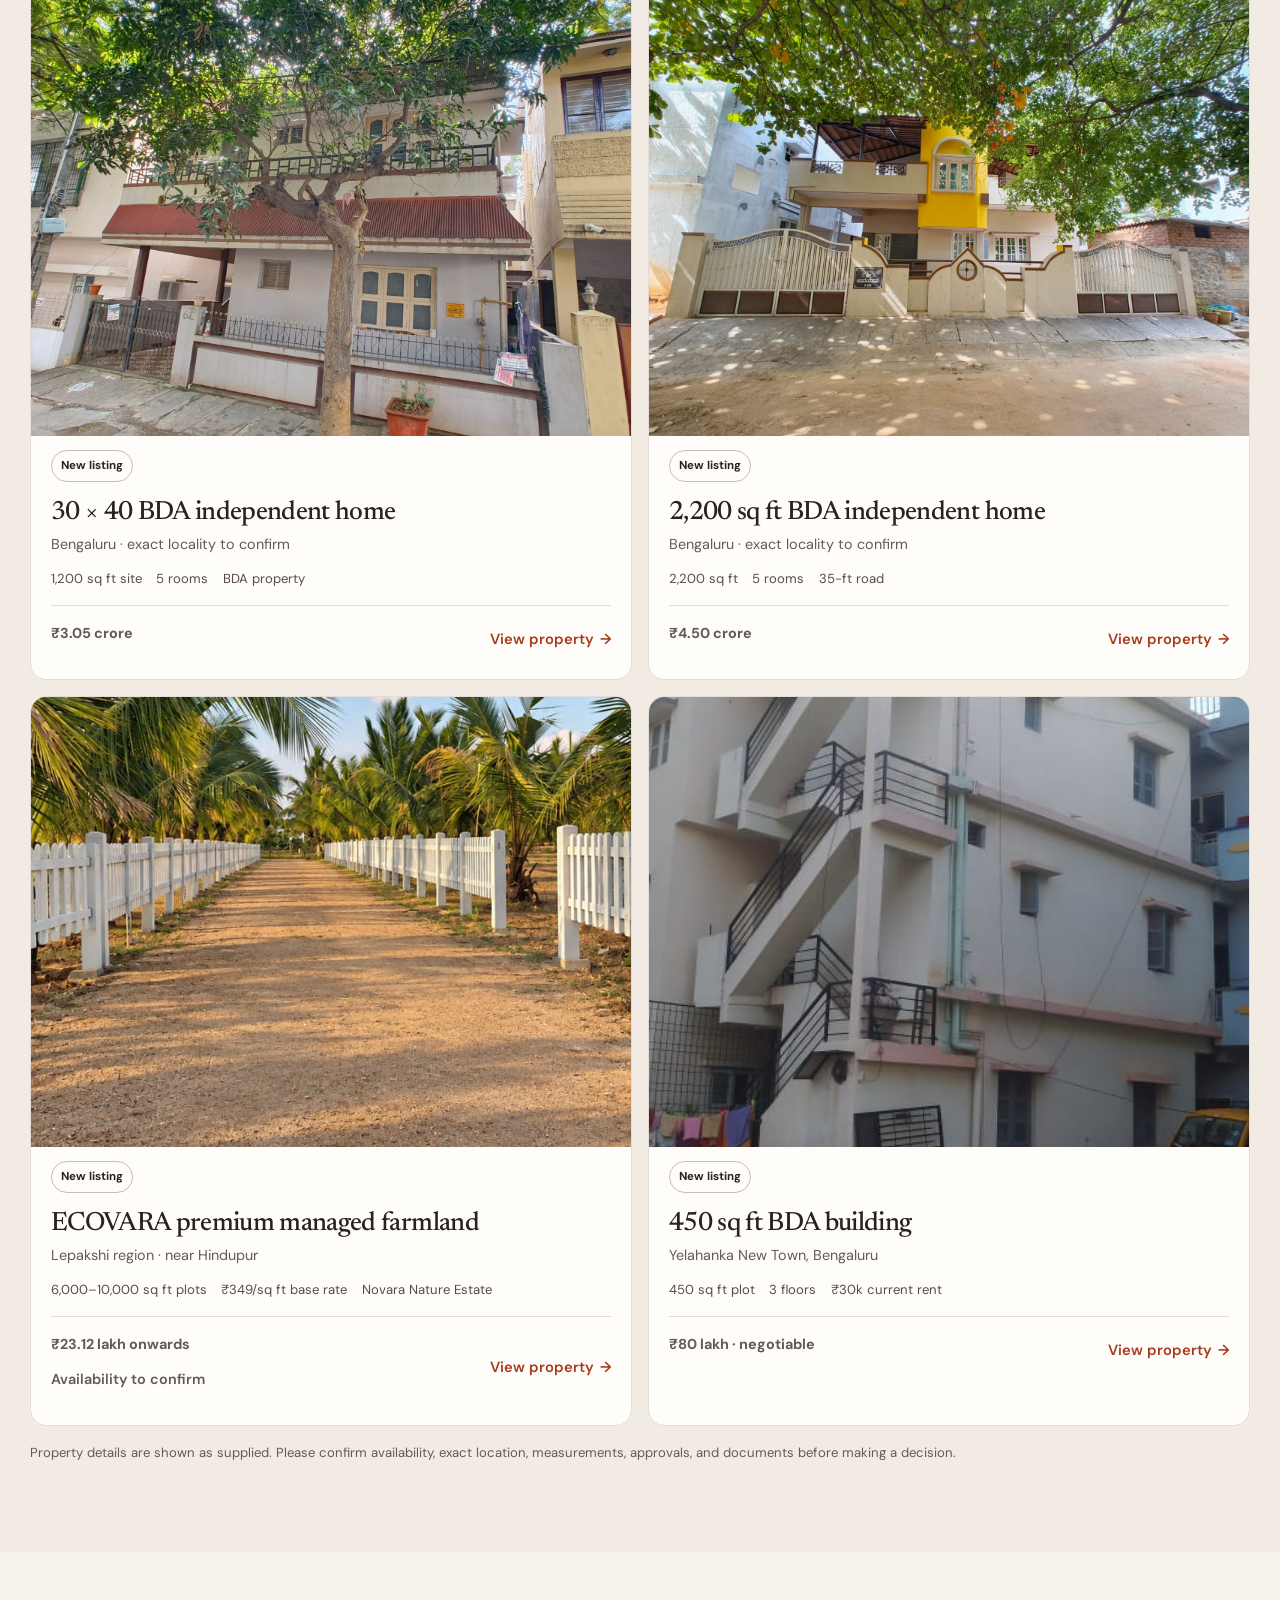
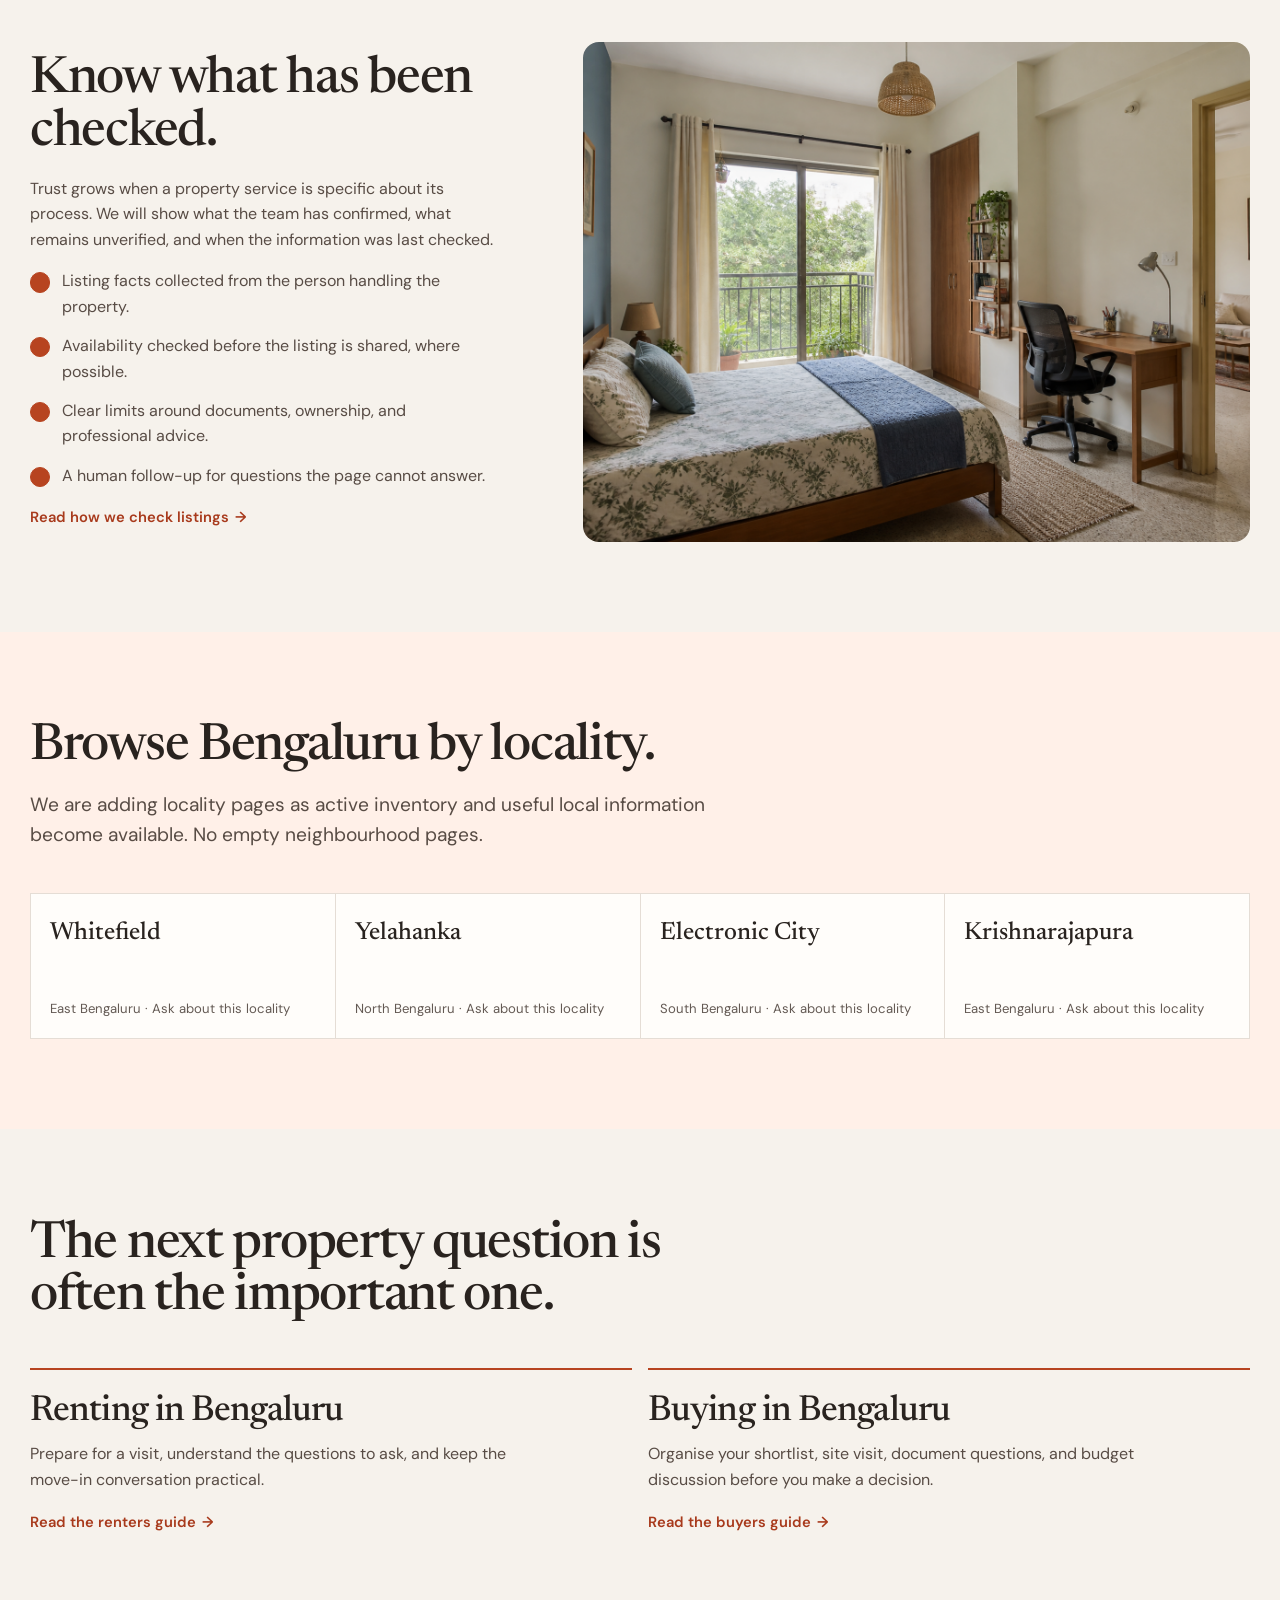
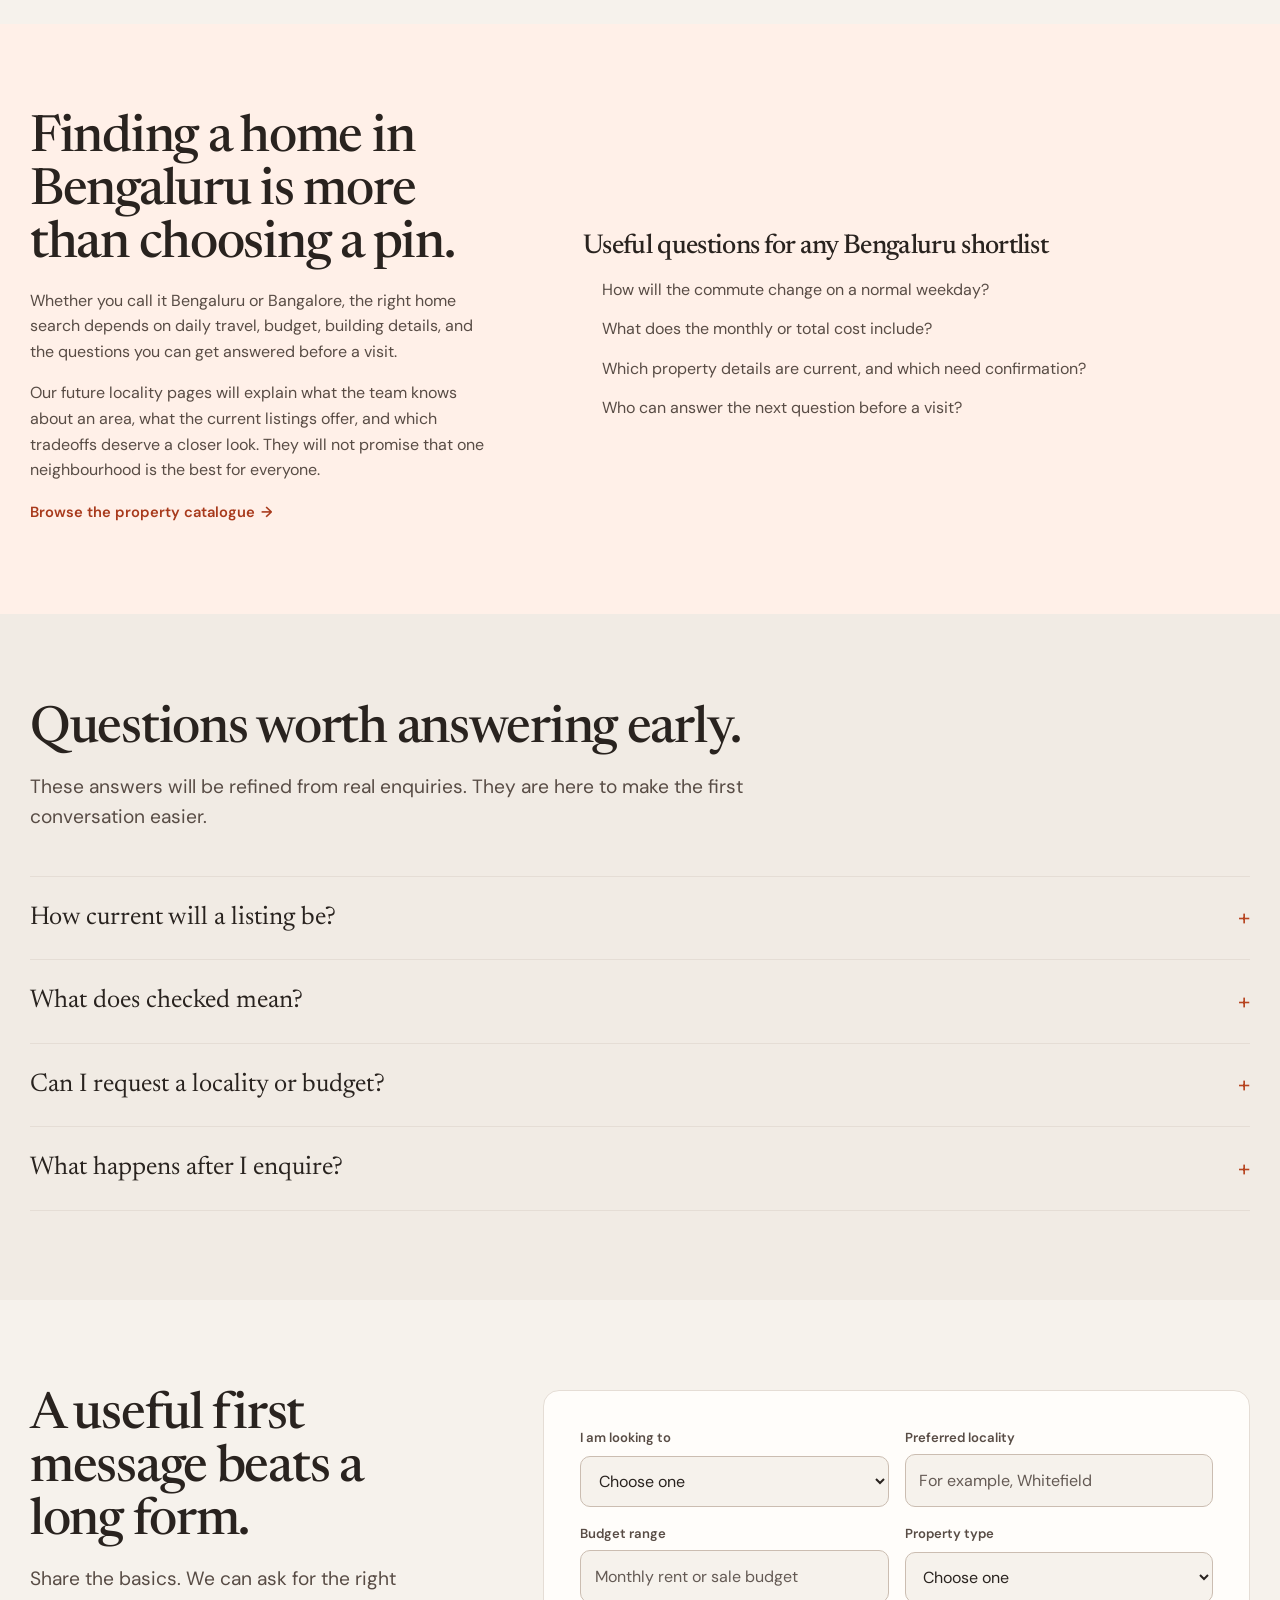
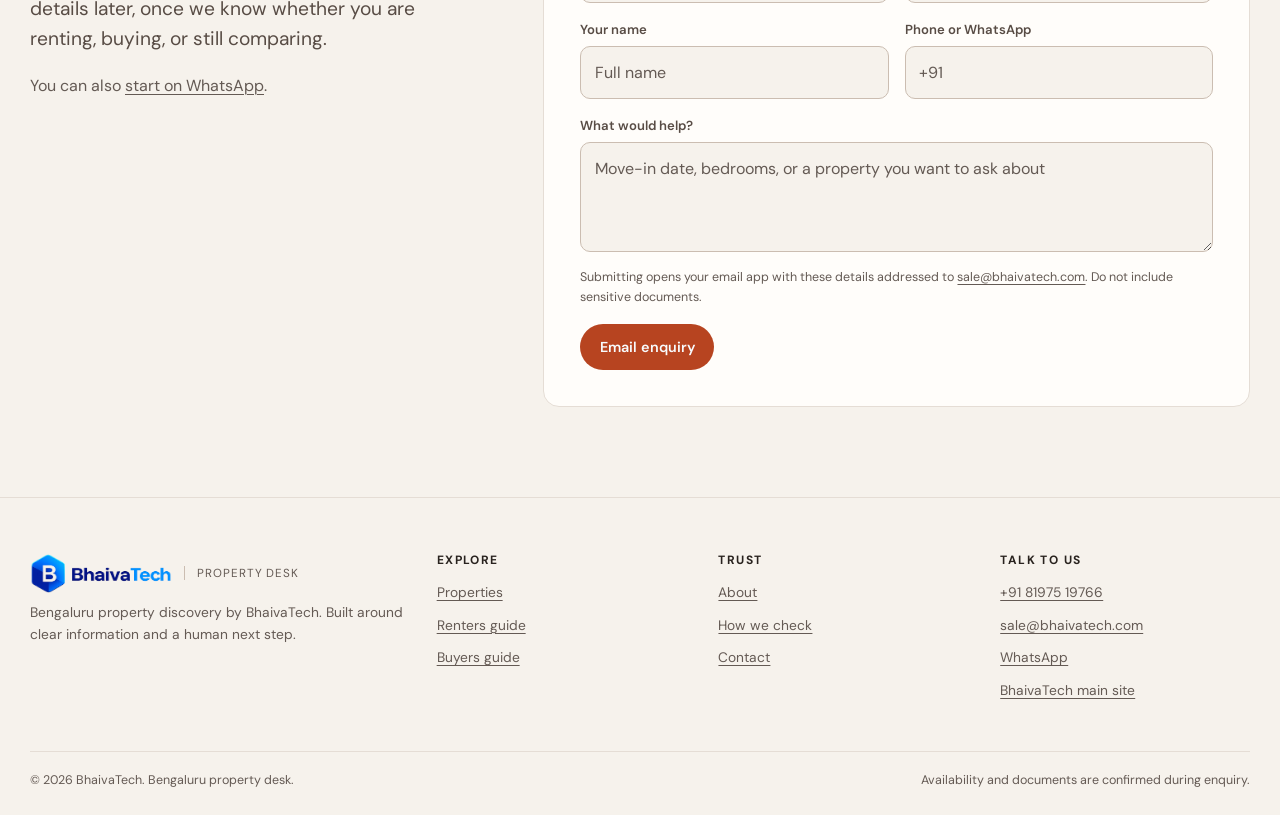
==== commit ceac7c95: "Feature BDA Yelahanka New Town building on the home page" ====
--- a/index.html
+++ b/index.html
@@ -111,7 +111,7 @@
       <div class="container">
         <div class="section-intro section-intro--wide">
           <p class="eyebrow">Latest properties</p>
-          <h2 id="preview-title">Two Bengaluru homes, one farmland community.</h2>
+          <h2 id="preview-title">Three Bengaluru homes, one farmland community.</h2>
           <p class="lede" data-pretext>Review the available property facts and photos, then contact us to confirm the exact locality, availability, documents, and a suitable visit time.</p>
         </div>
         <div class="property-preview-grid">
@@ -149,6 +149,18 @@
               <p>Lepakshi region · near Hindupur</p>
               <div class="property-meta"><span>6,000–10,000 sq ft plots</span><span>₹349/sq ft base rate</span><span>Novara Nature Estate</span></div>
               <div class="property-card__footer"><div><p class="property-price">₹23.12 lakh onwards</p><p class="property-status">Availability to confirm</p></div><a class="text-link" href="property-ecovara-managed-farmland.html">View property <span aria-hidden="true">→</span></a></div>
+            </div>
+          </article>
+<article class="property-card">
+            <div class="property-card__image-wrap">
+              <img class="property-card__image" src="assets/bda-yelahanka/bda-yelahanka-street.jpg" alt="Street-facing view of the BDA building in Yelahanka New Town" width="493" height="1040" loading="lazy">
+              <span class="property-card__flag">New listing</span>
+            </div>
+            <div class="property-card__body">
+              <h3>450 sq ft BDA building</h3>
+              <p>Yelahanka New Town, Bengaluru</p>
+              <div class="property-meta"><span>450 sq ft plot</span><span>3 floors</span><span>&#8377;30k current rent</span></div>
+              <div class="property-card__footer"><p class="property-price">&#8377;80 lakh &middot; negotiable</p><a class="text-link" href="property-bda-yelahanka-new-town.html">View property <span aria-hidden="true">&#8594;</span></a></div>
             </div>
           </article>
         </div>
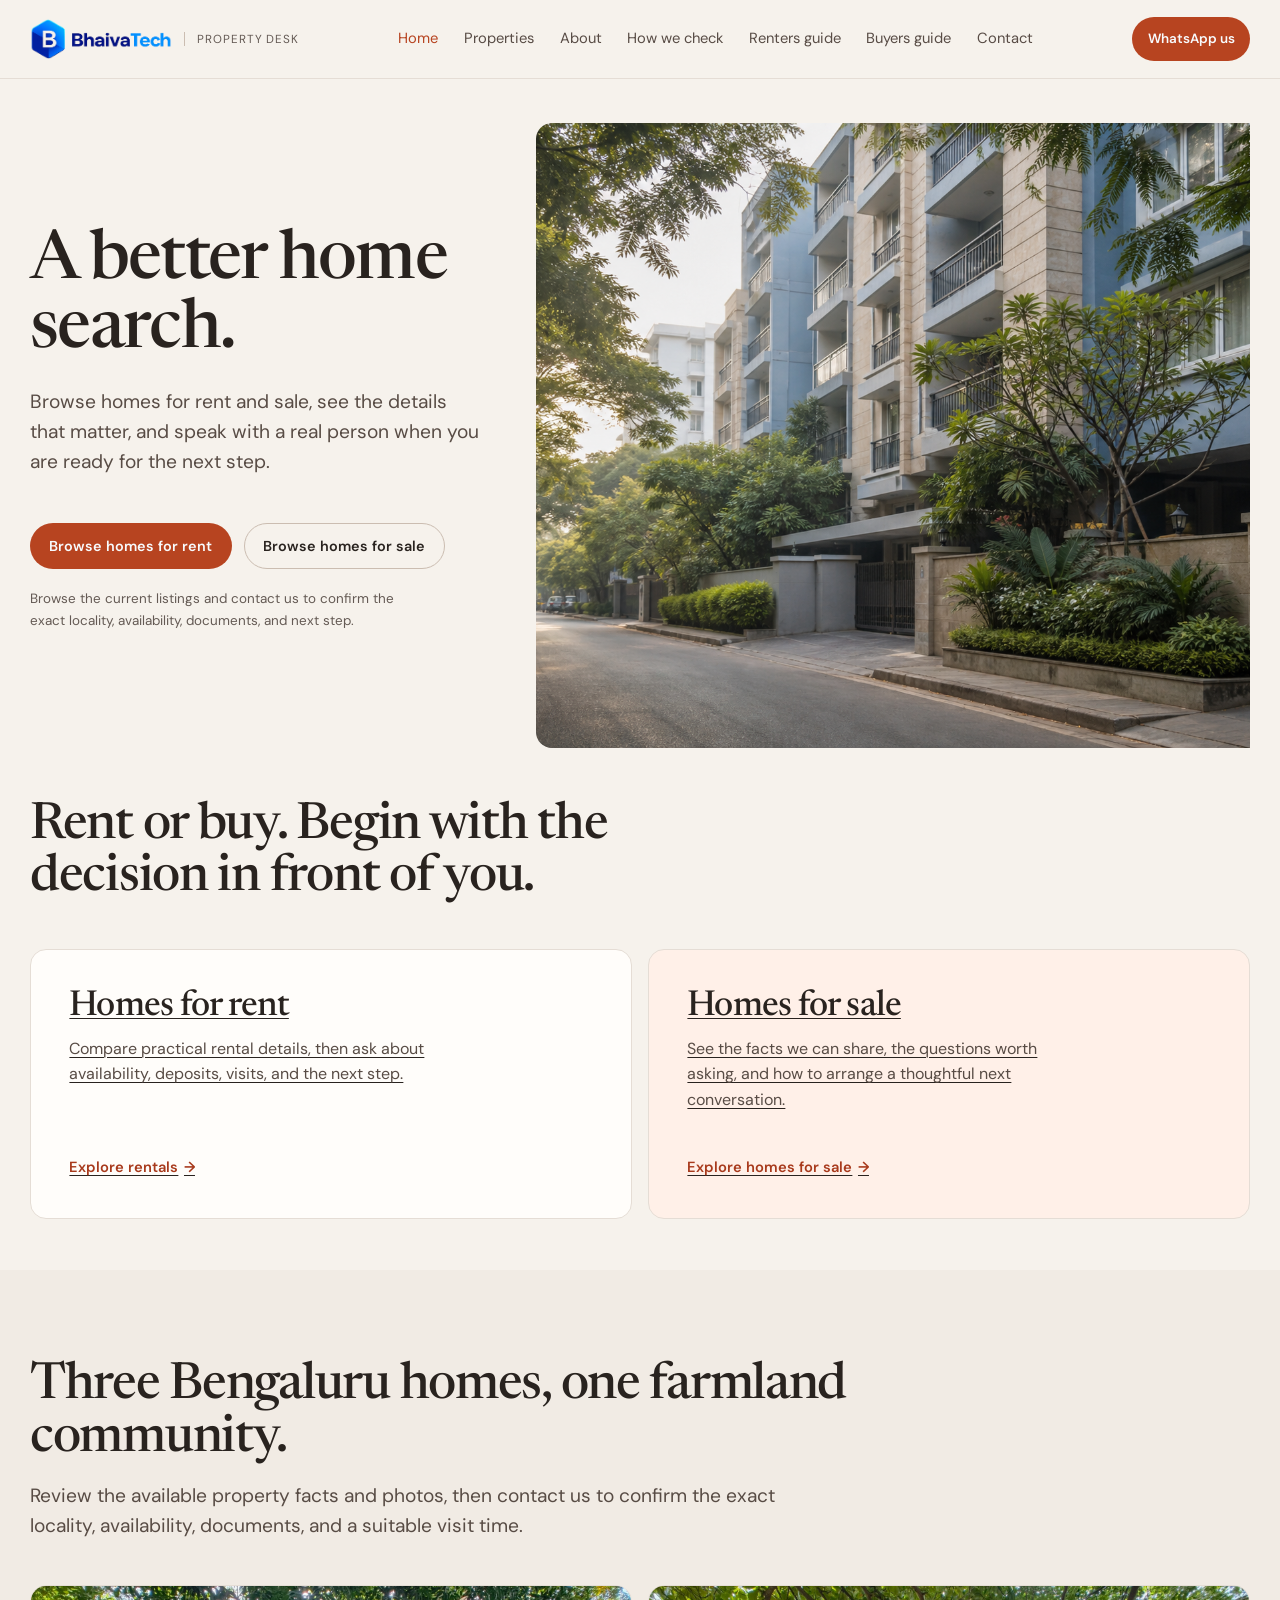
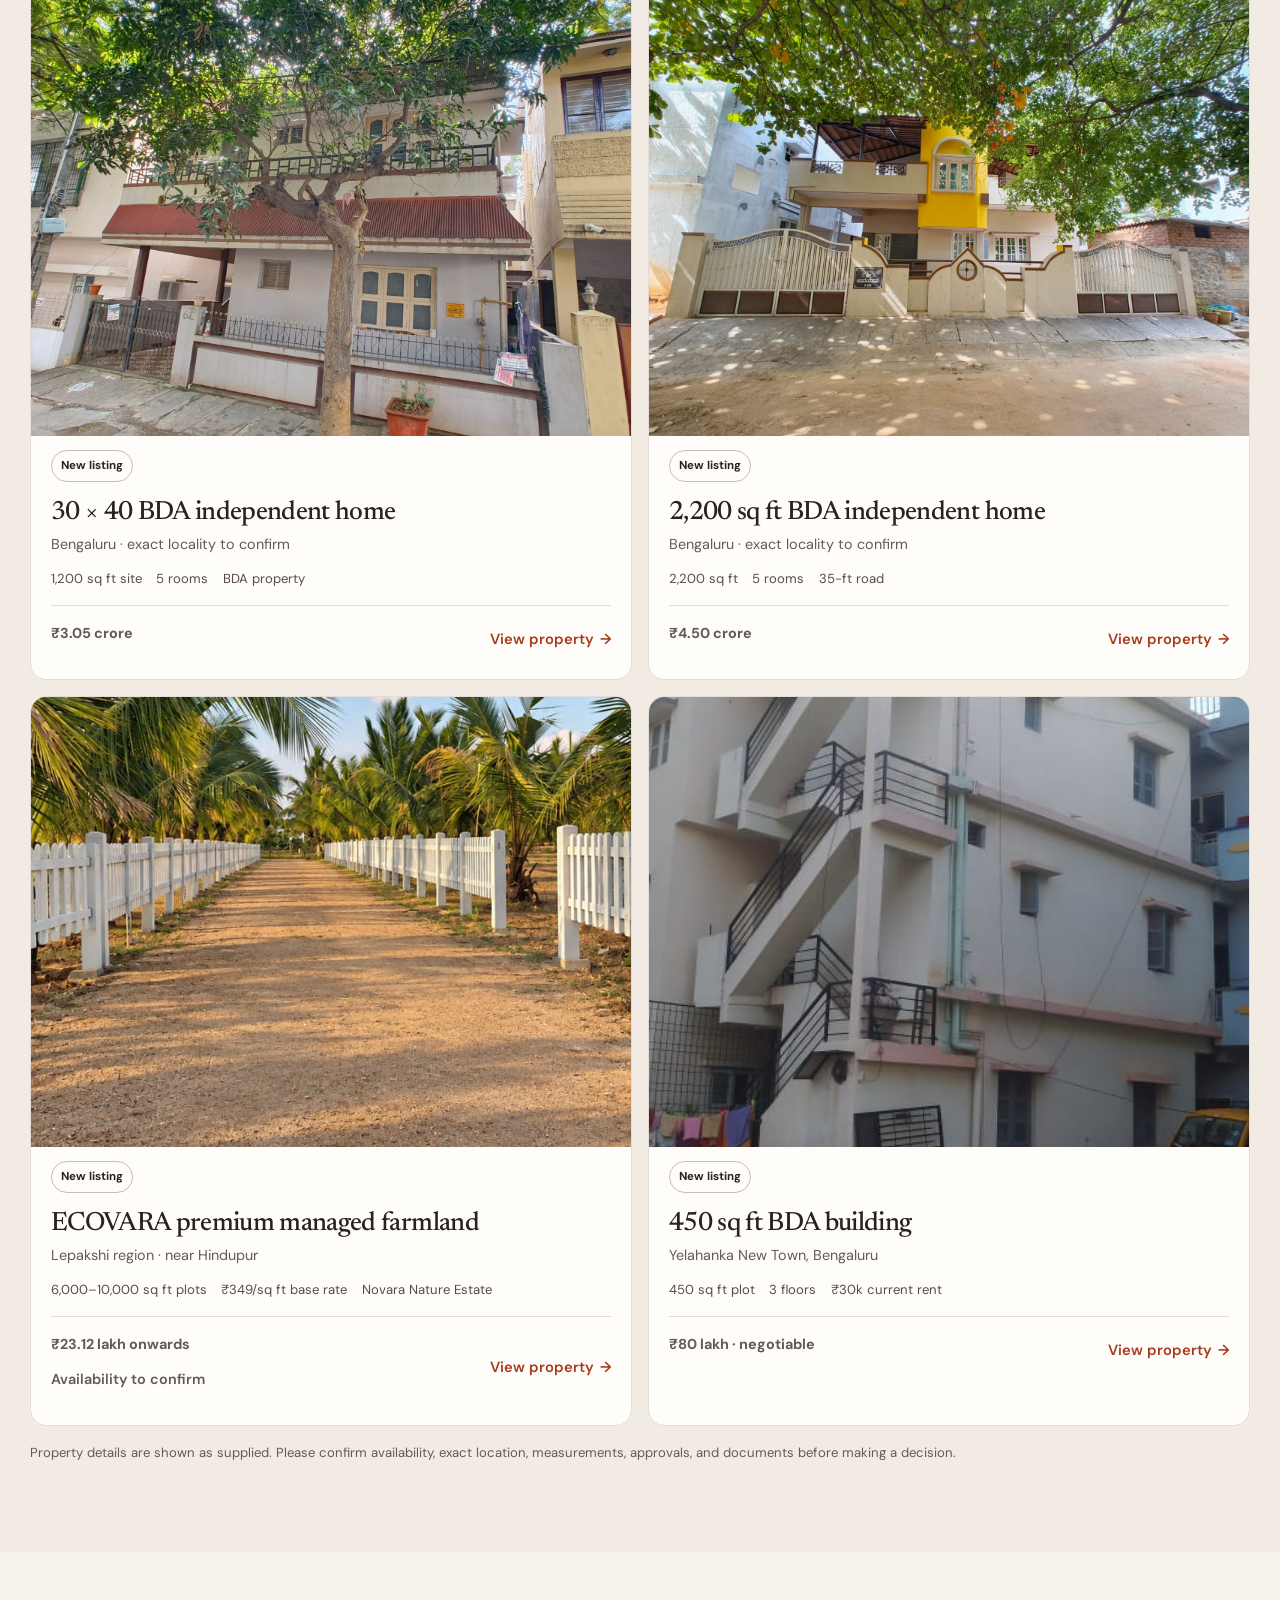
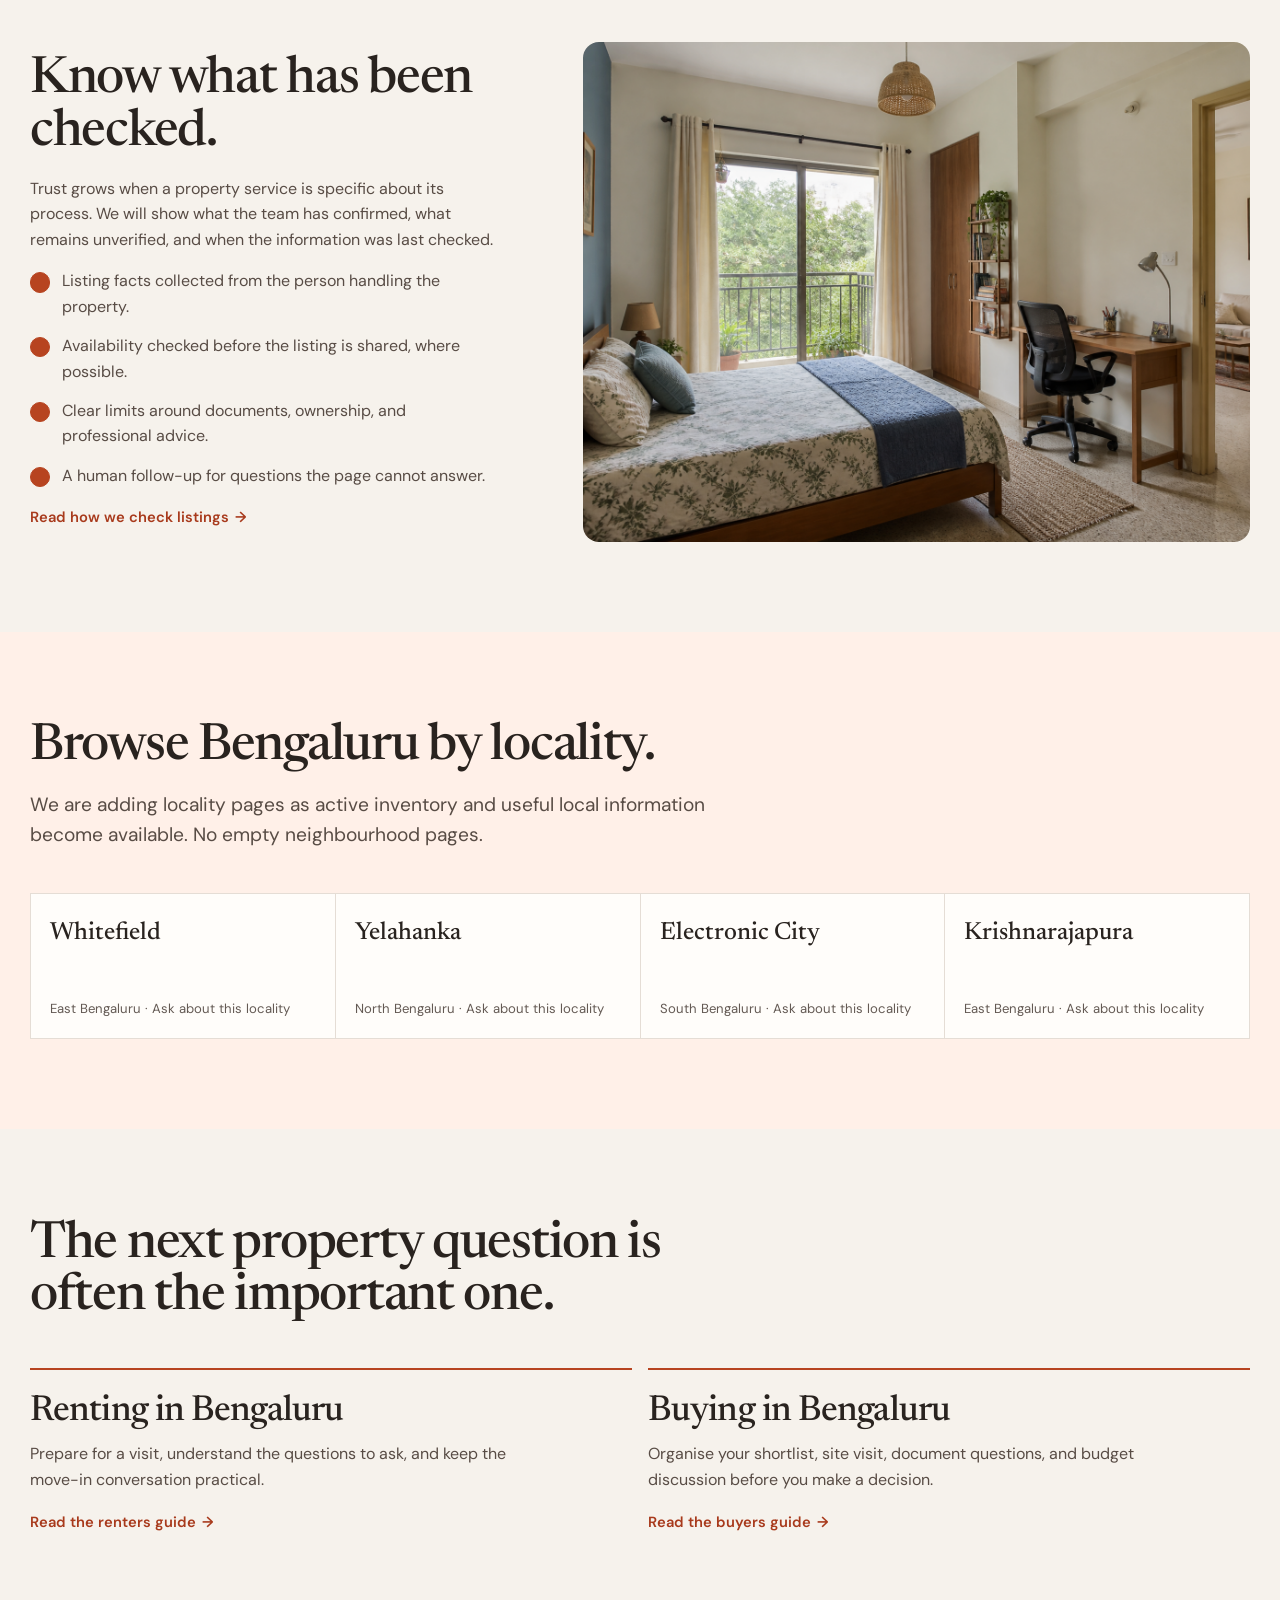
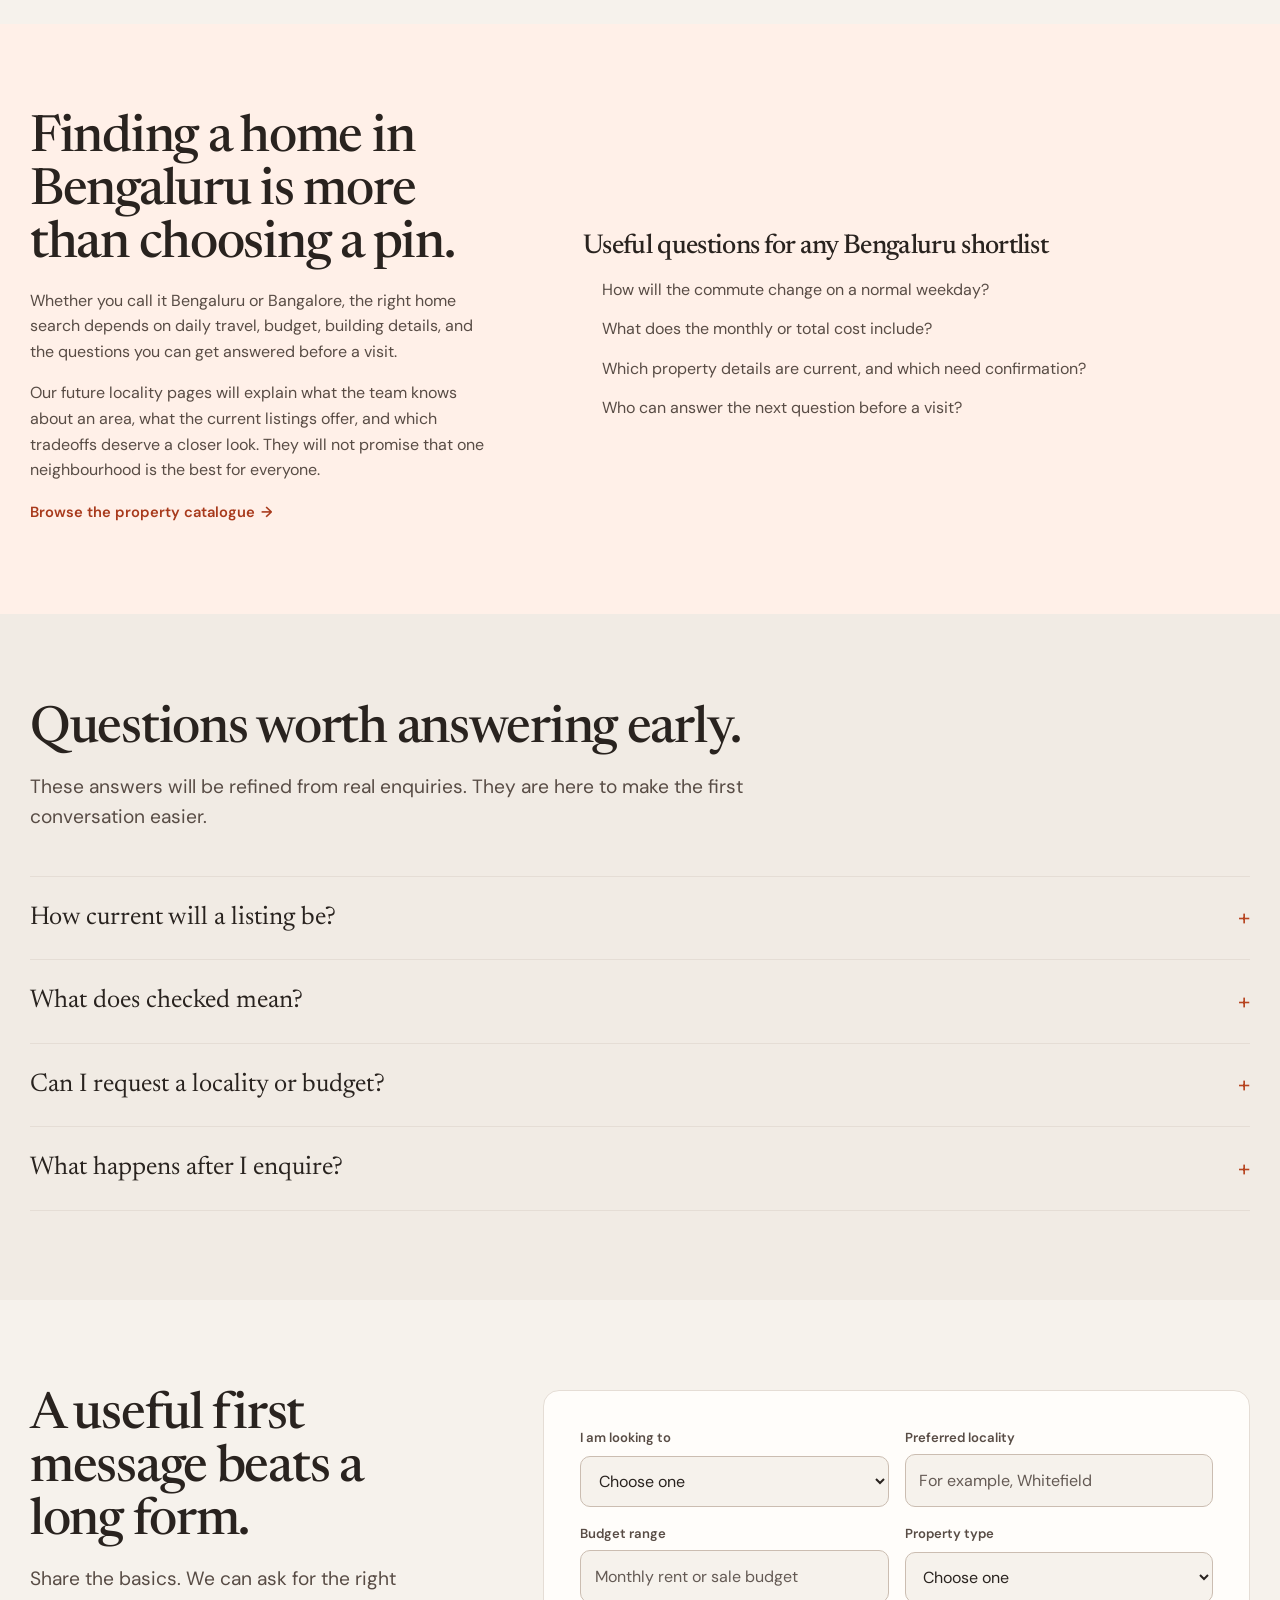
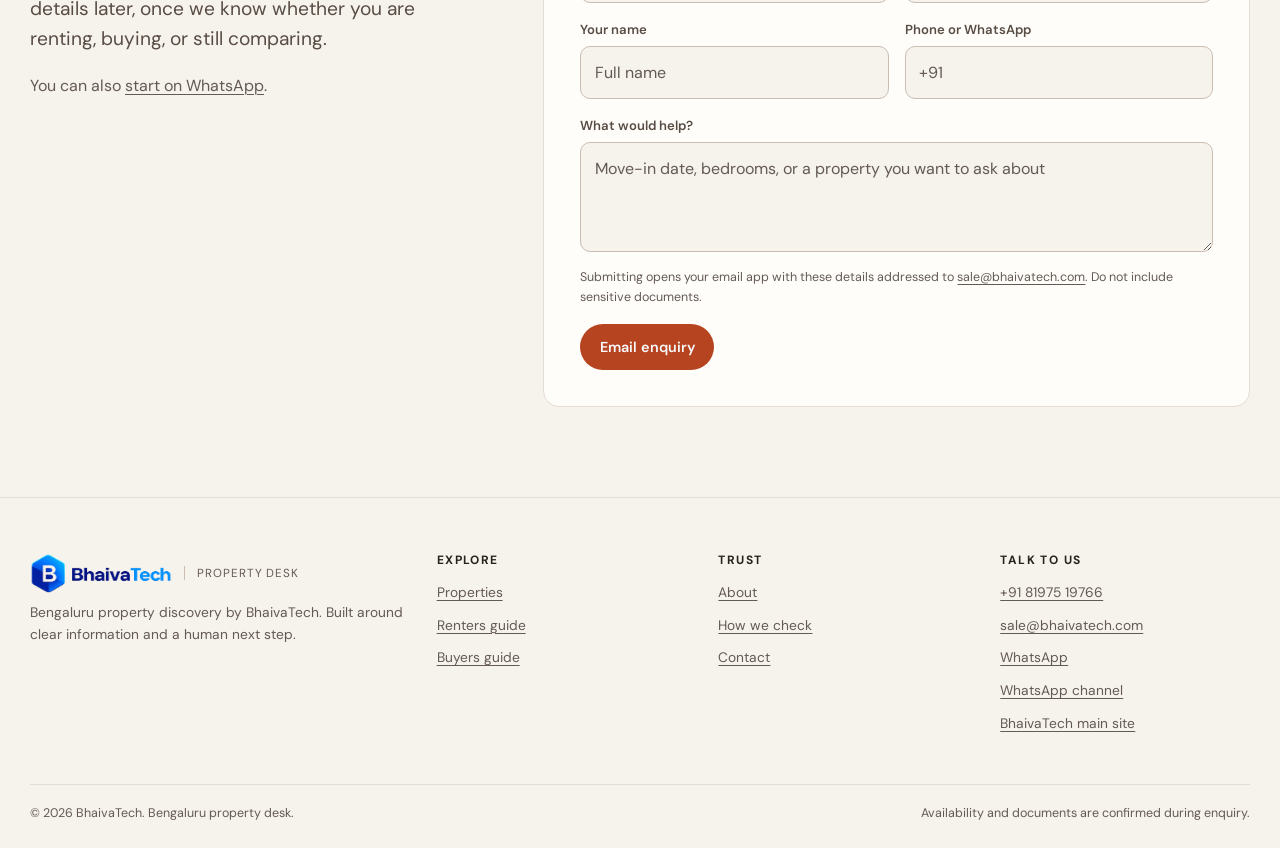
==== commit 07964588: "Add BhaivaTech Properties WhatsApp channel link to site footer" ====
--- a/index.html
+++ b/index.html
@@ -330,7 +330,7 @@
         </div>
         <div><h2>Explore</h2><ul><li><a href="properties/index.html">Properties</a></li><li><a href="renters-guide.html">Renters guide</a></li><li><a href="buyers-guide.html">Buyers guide</a></li></ul></div>
         <div><h2>Trust</h2><ul><li><a href="about.html">About</a></li><li><a href="how-we-verify.html">How we check</a></li><li><a href="contact.html">Contact</a></li></ul></div>
-        <div><h2>Talk to us</h2><ul><li><a href="tel:+918197519766">+91 81975 19766</a></li><li><a href="mailto:sale@bhaivatech.com">sale@bhaivatech.com</a></li><li><a href="https://wa.me/918197519766" target="_blank" rel="noopener">WhatsApp</a></li><li><a href="https://bhaivatech.com/" target="_blank" rel="noopener">BhaivaTech main site</a></li></ul></div>
+        <div><h2>Talk to us</h2><ul><li><a href="tel:+918197519766">+91 81975 19766</a></li><li><a href="mailto:sale@bhaivatech.com">sale@bhaivatech.com</a></li><li><a href="https://wa.me/918197519766" target="_blank" rel="noopener">WhatsApp</a></li><li><a href="https://whatsapp.com/channel/0029Vb9y877JkK7HFm1Vno0c" target="_blank" rel="noopener">WhatsApp channel</a></li><li><a href="https://bhaivatech.com/" target="_blank" rel="noopener">BhaivaTech main site</a></li></ul></div>
       </div>
       <div class="site-footer__bottom"><span>© 2026 BhaivaTech. Bengaluru property desk.</span><span>Availability and documents are confirmed during enquiry.</span></div>
     </div>
